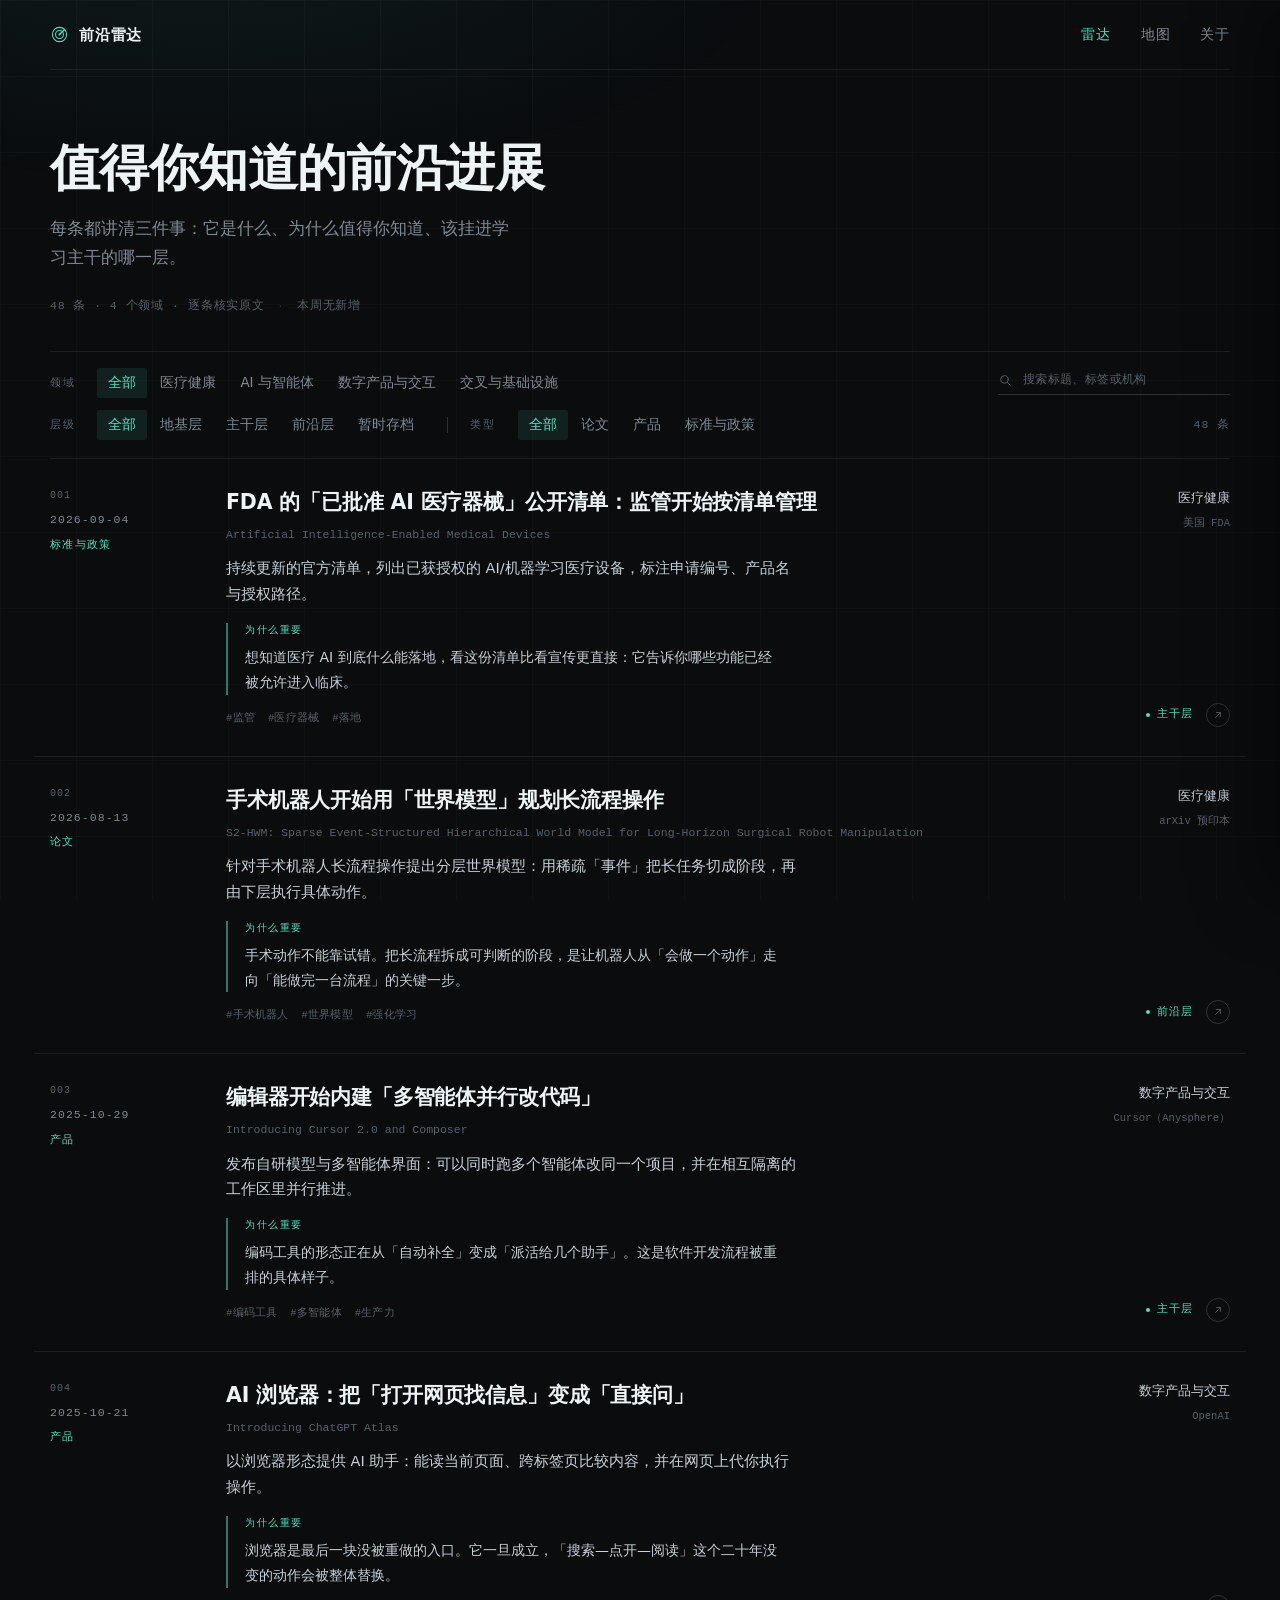
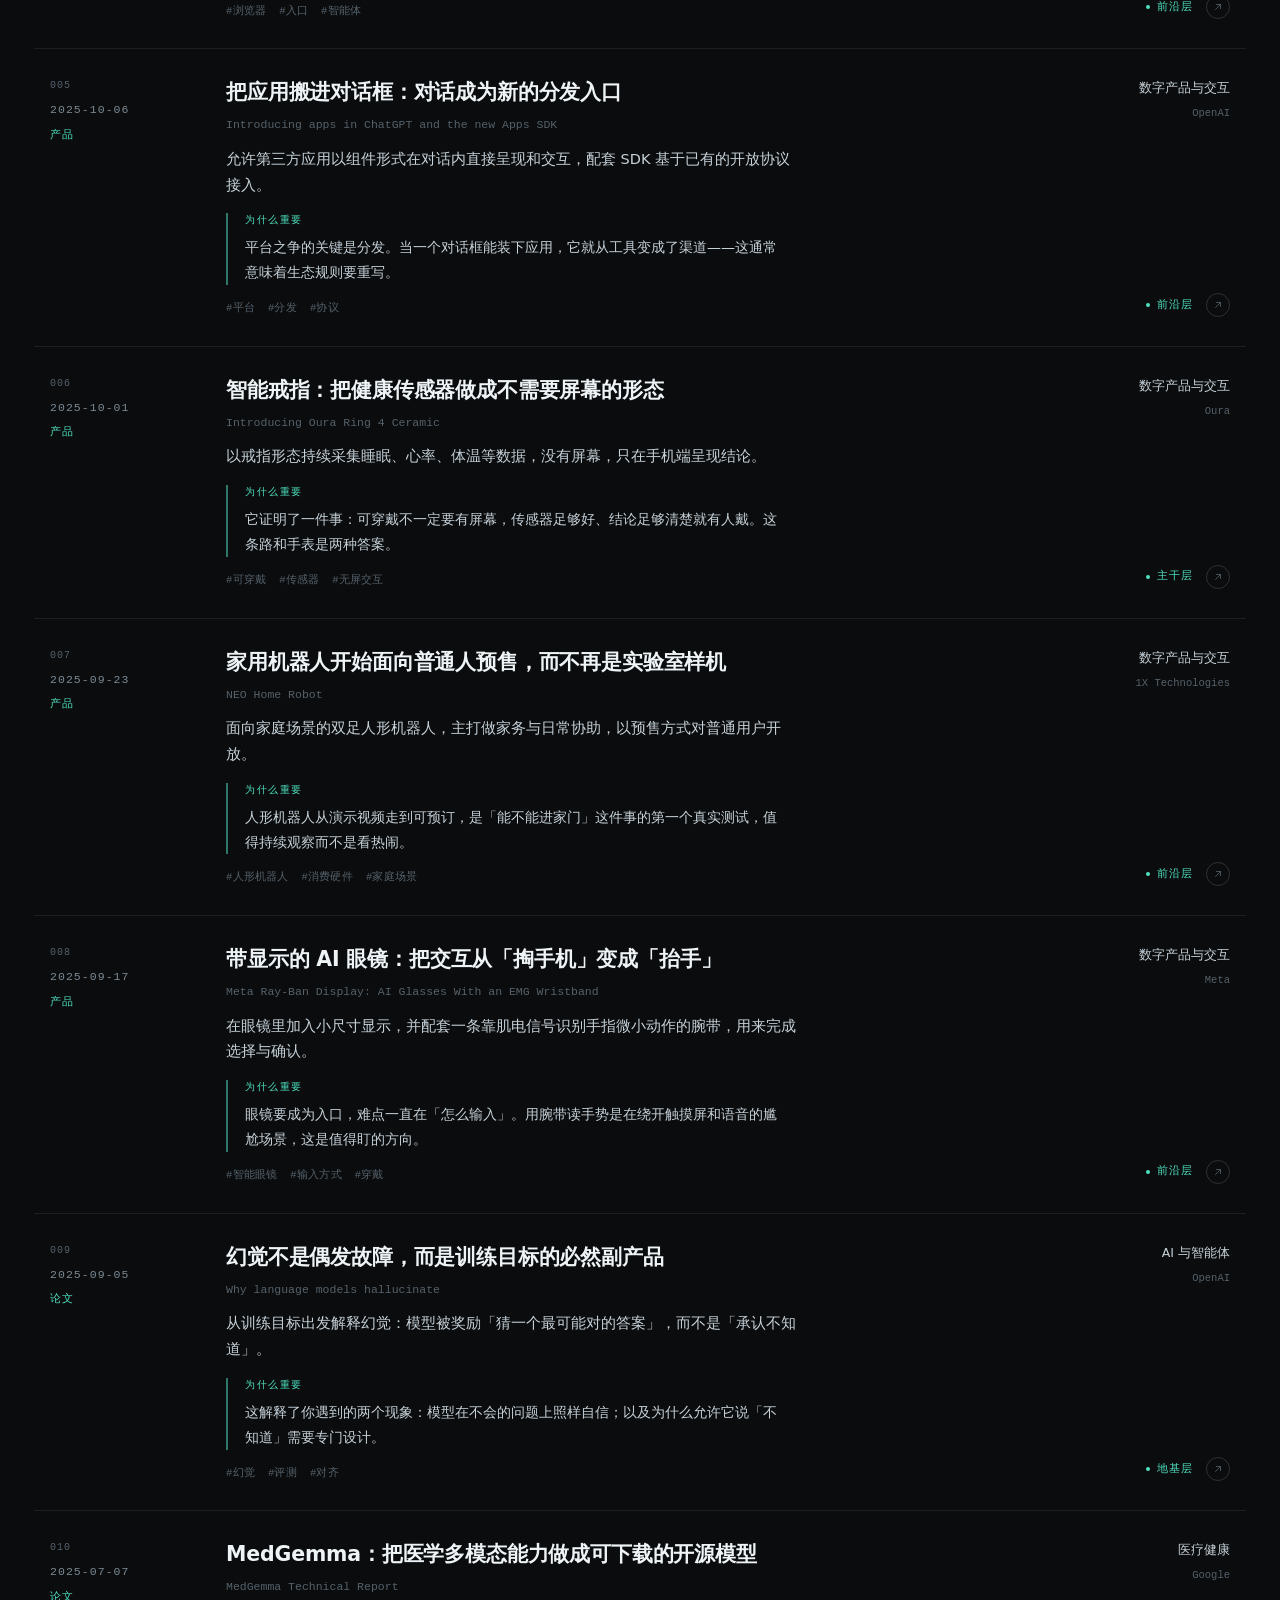
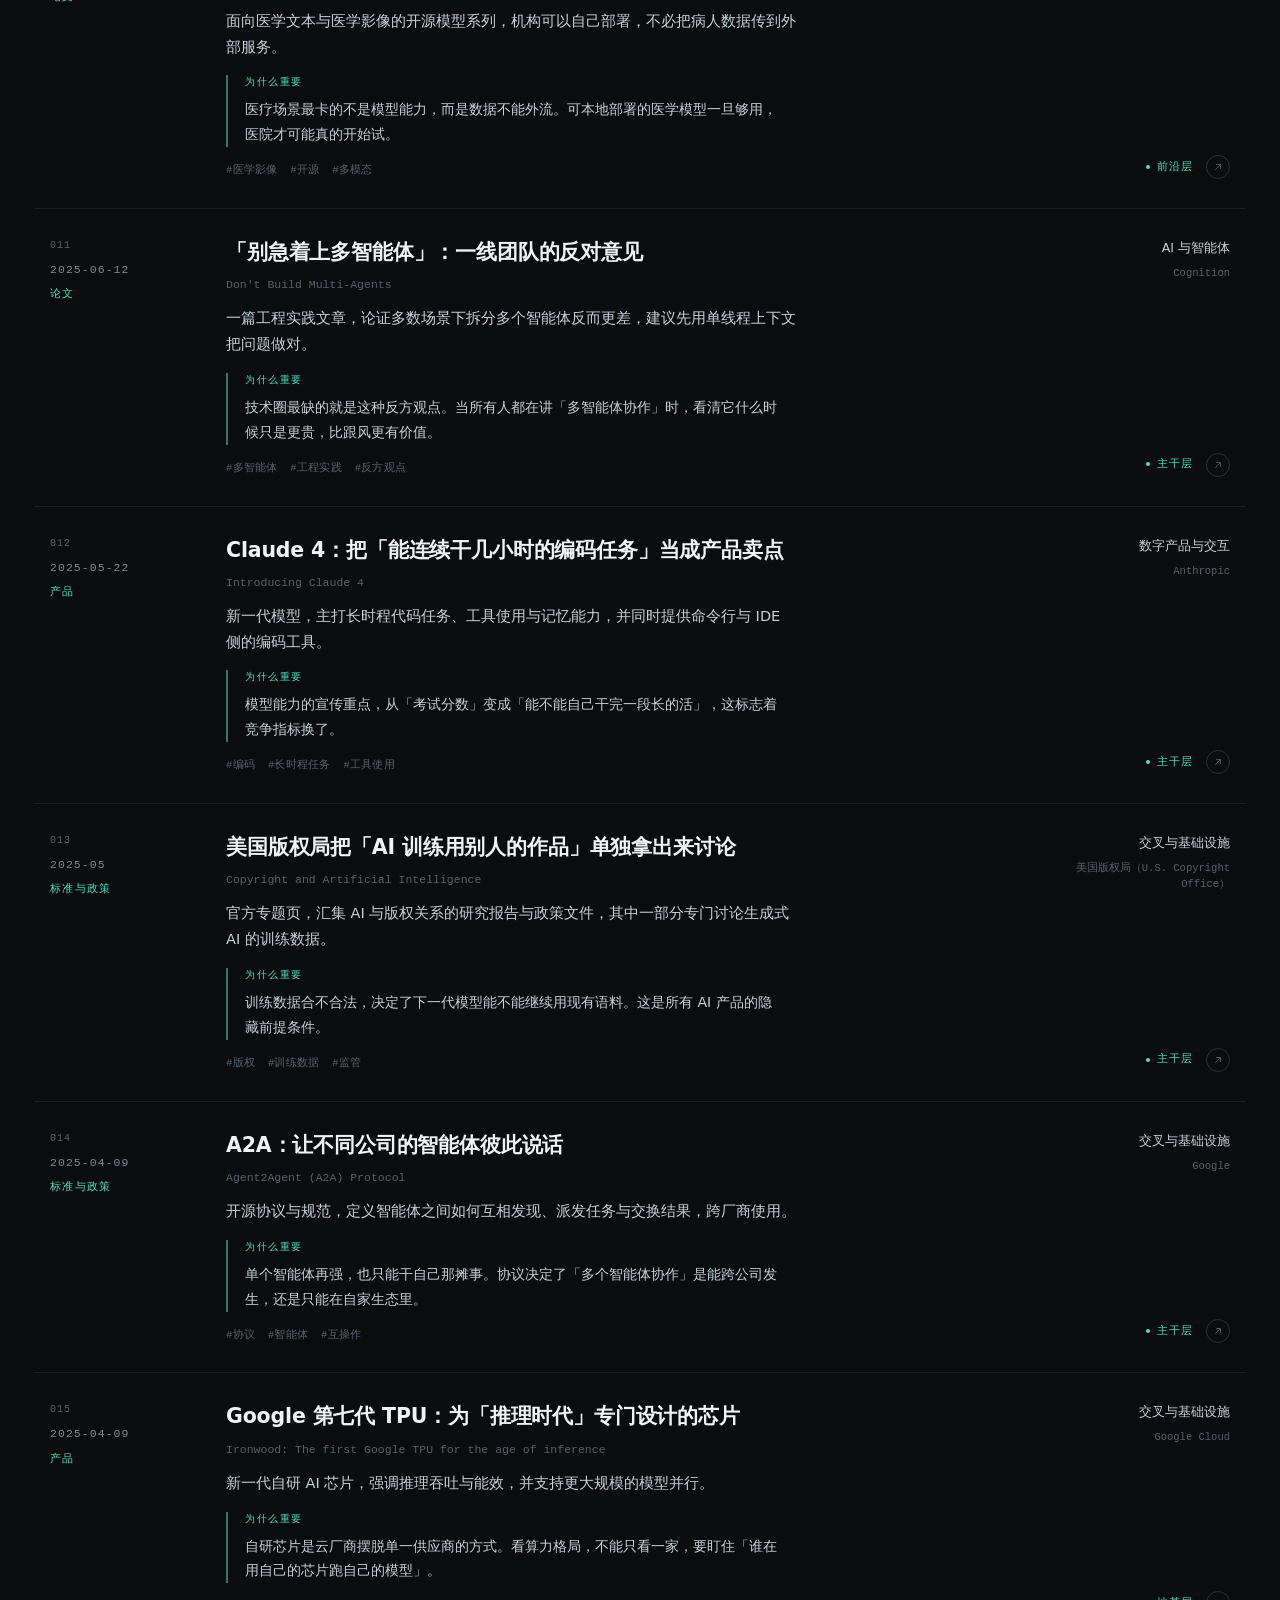
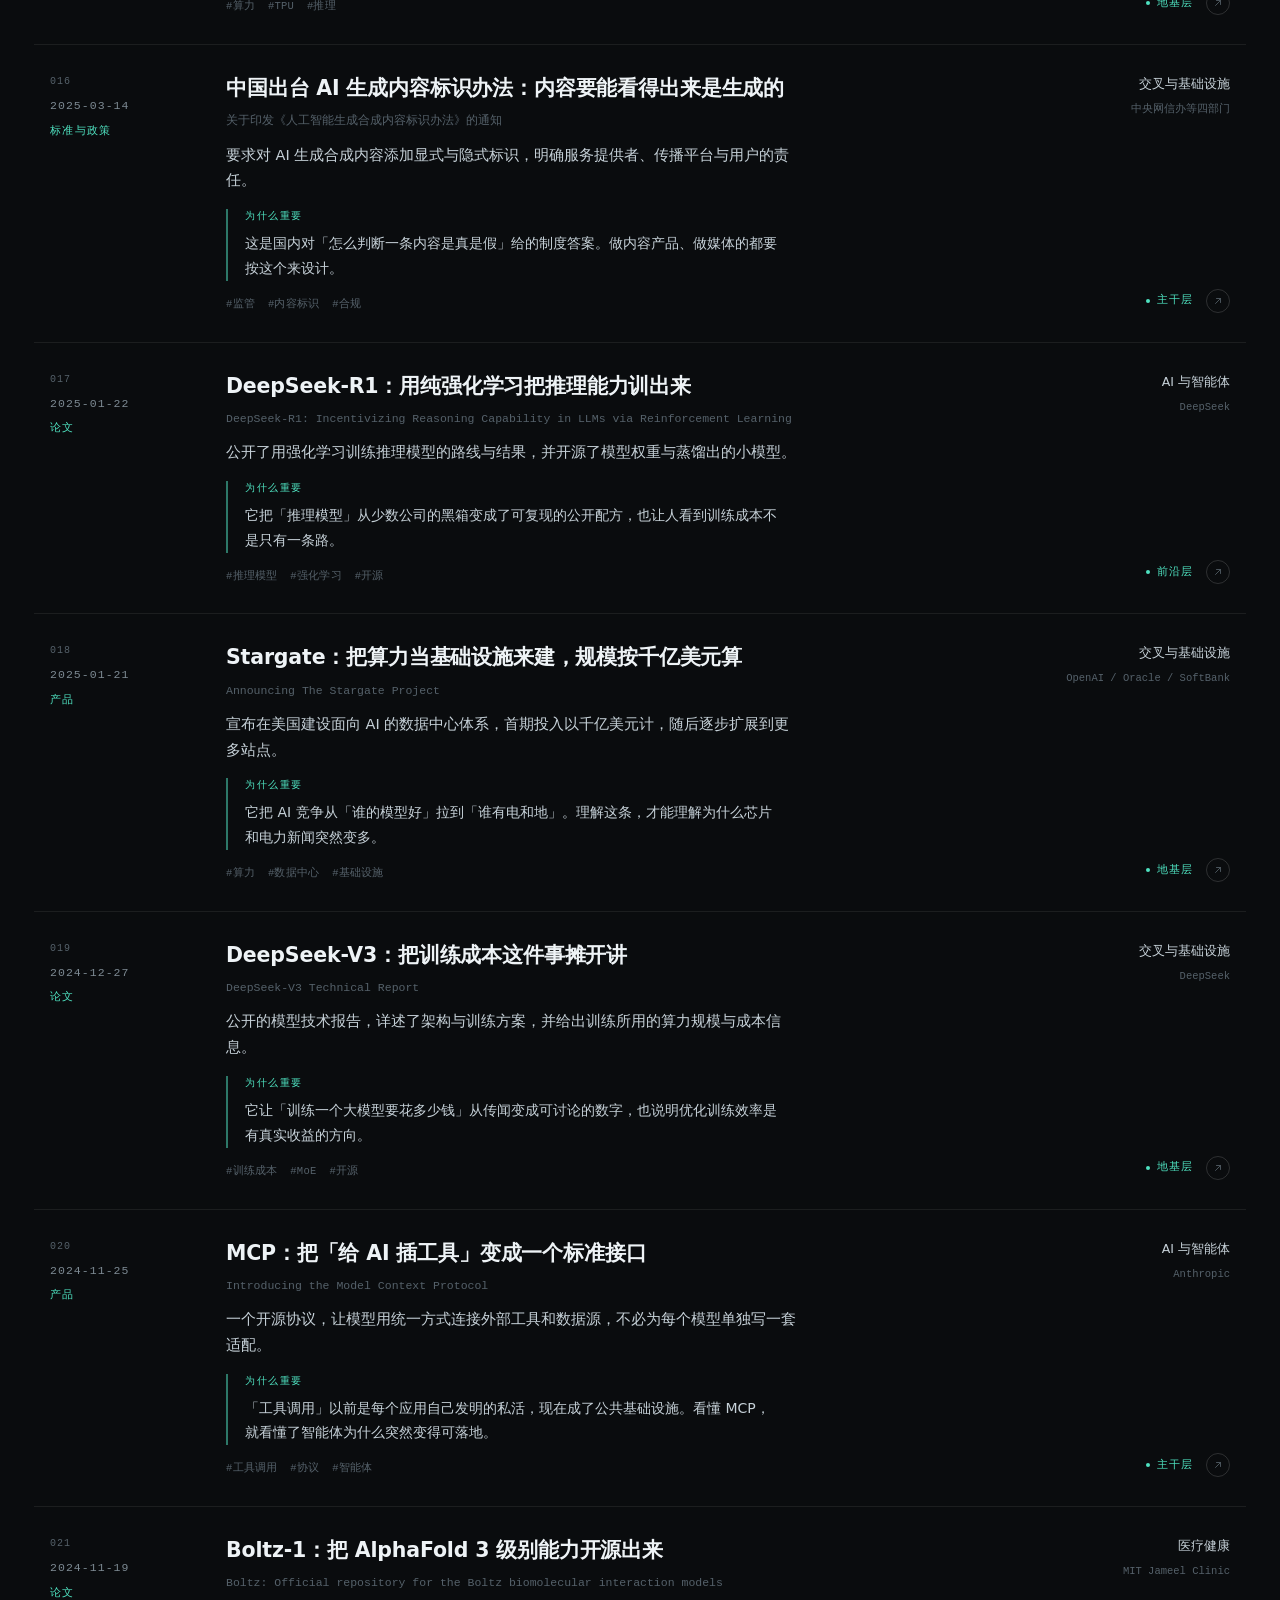
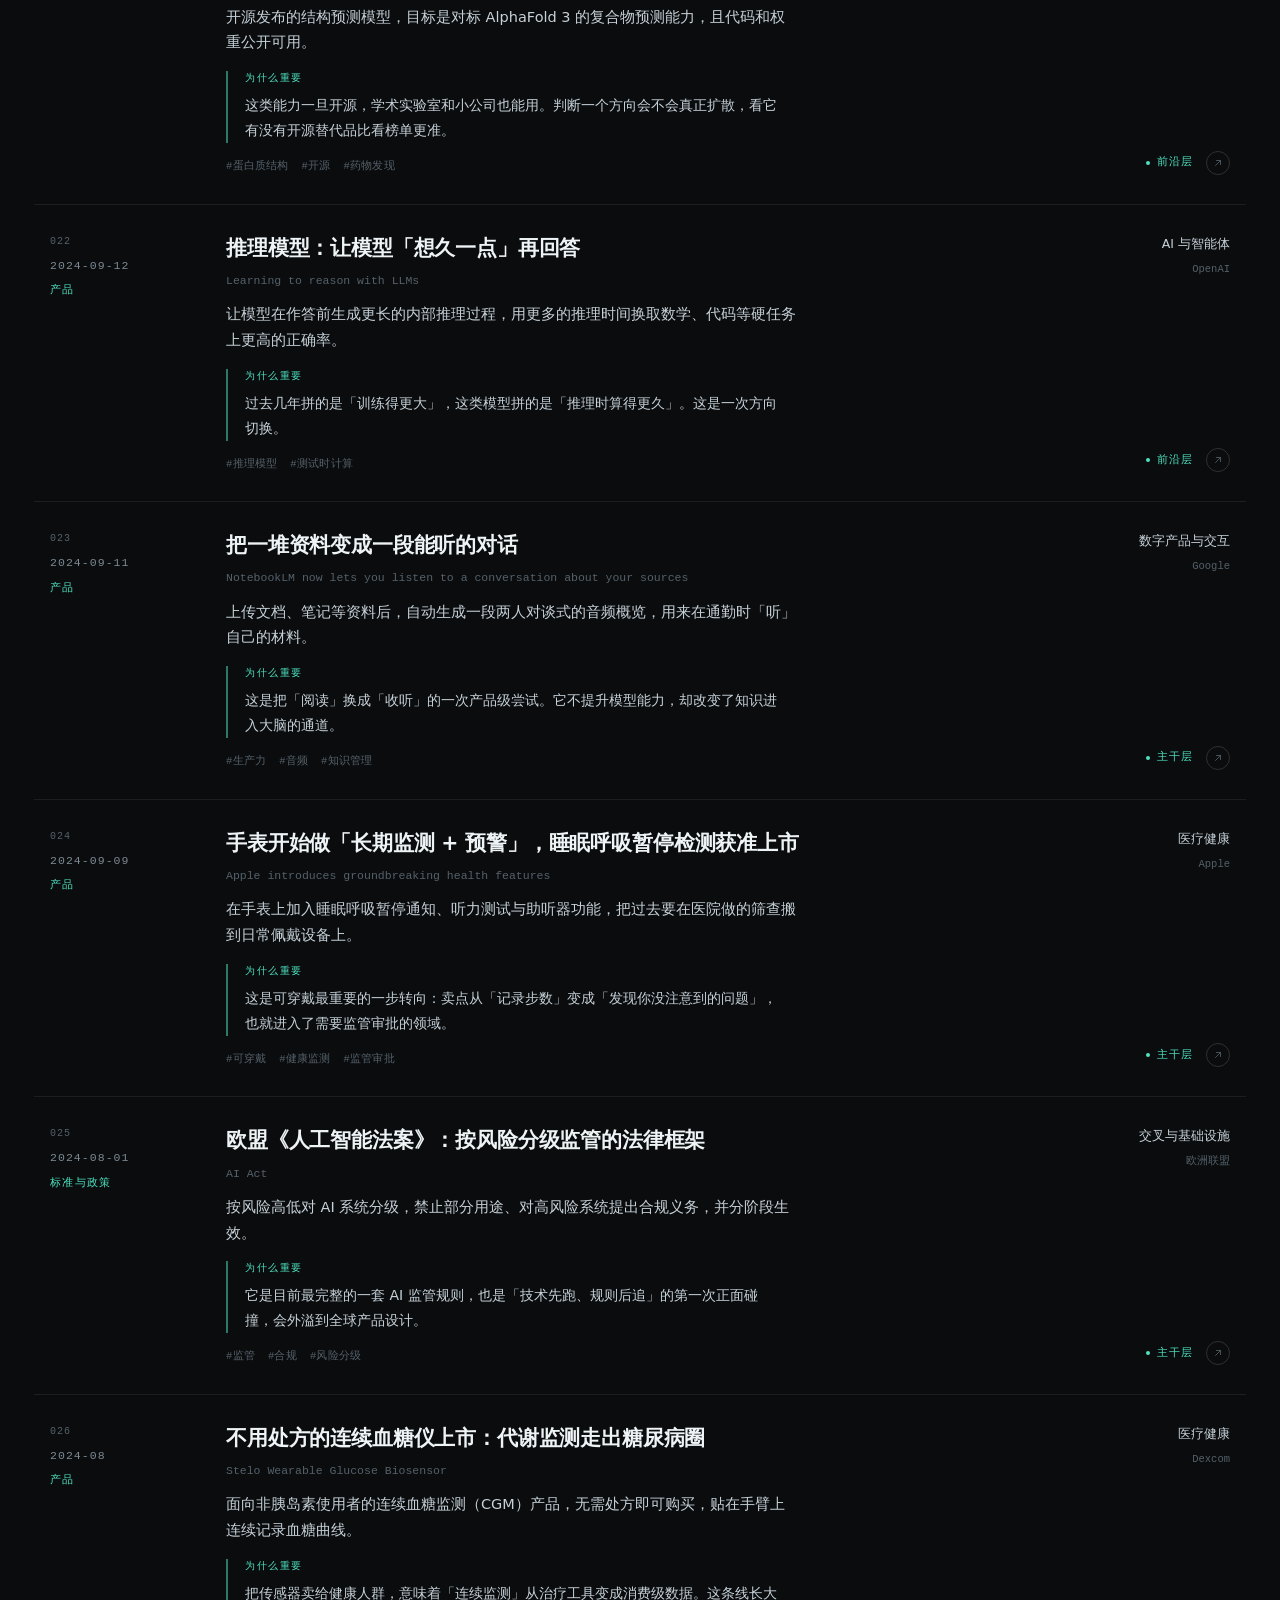
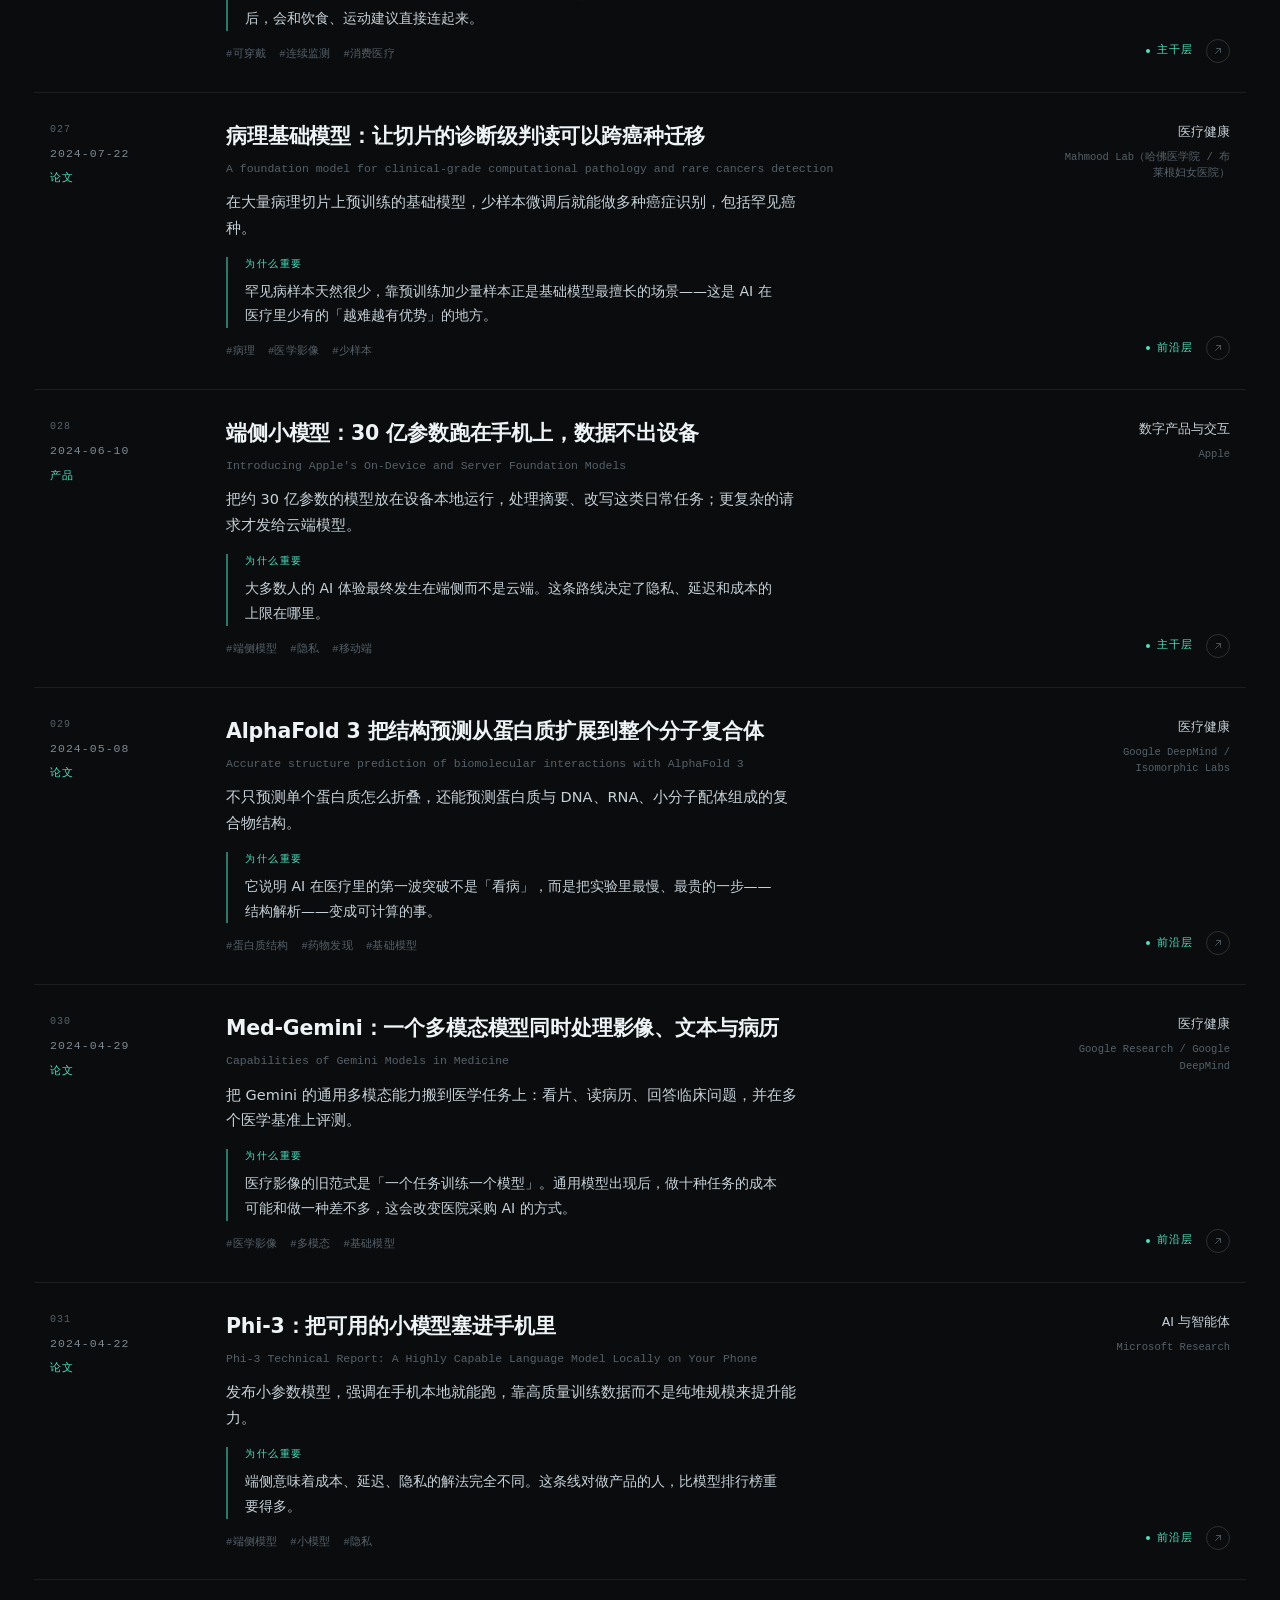
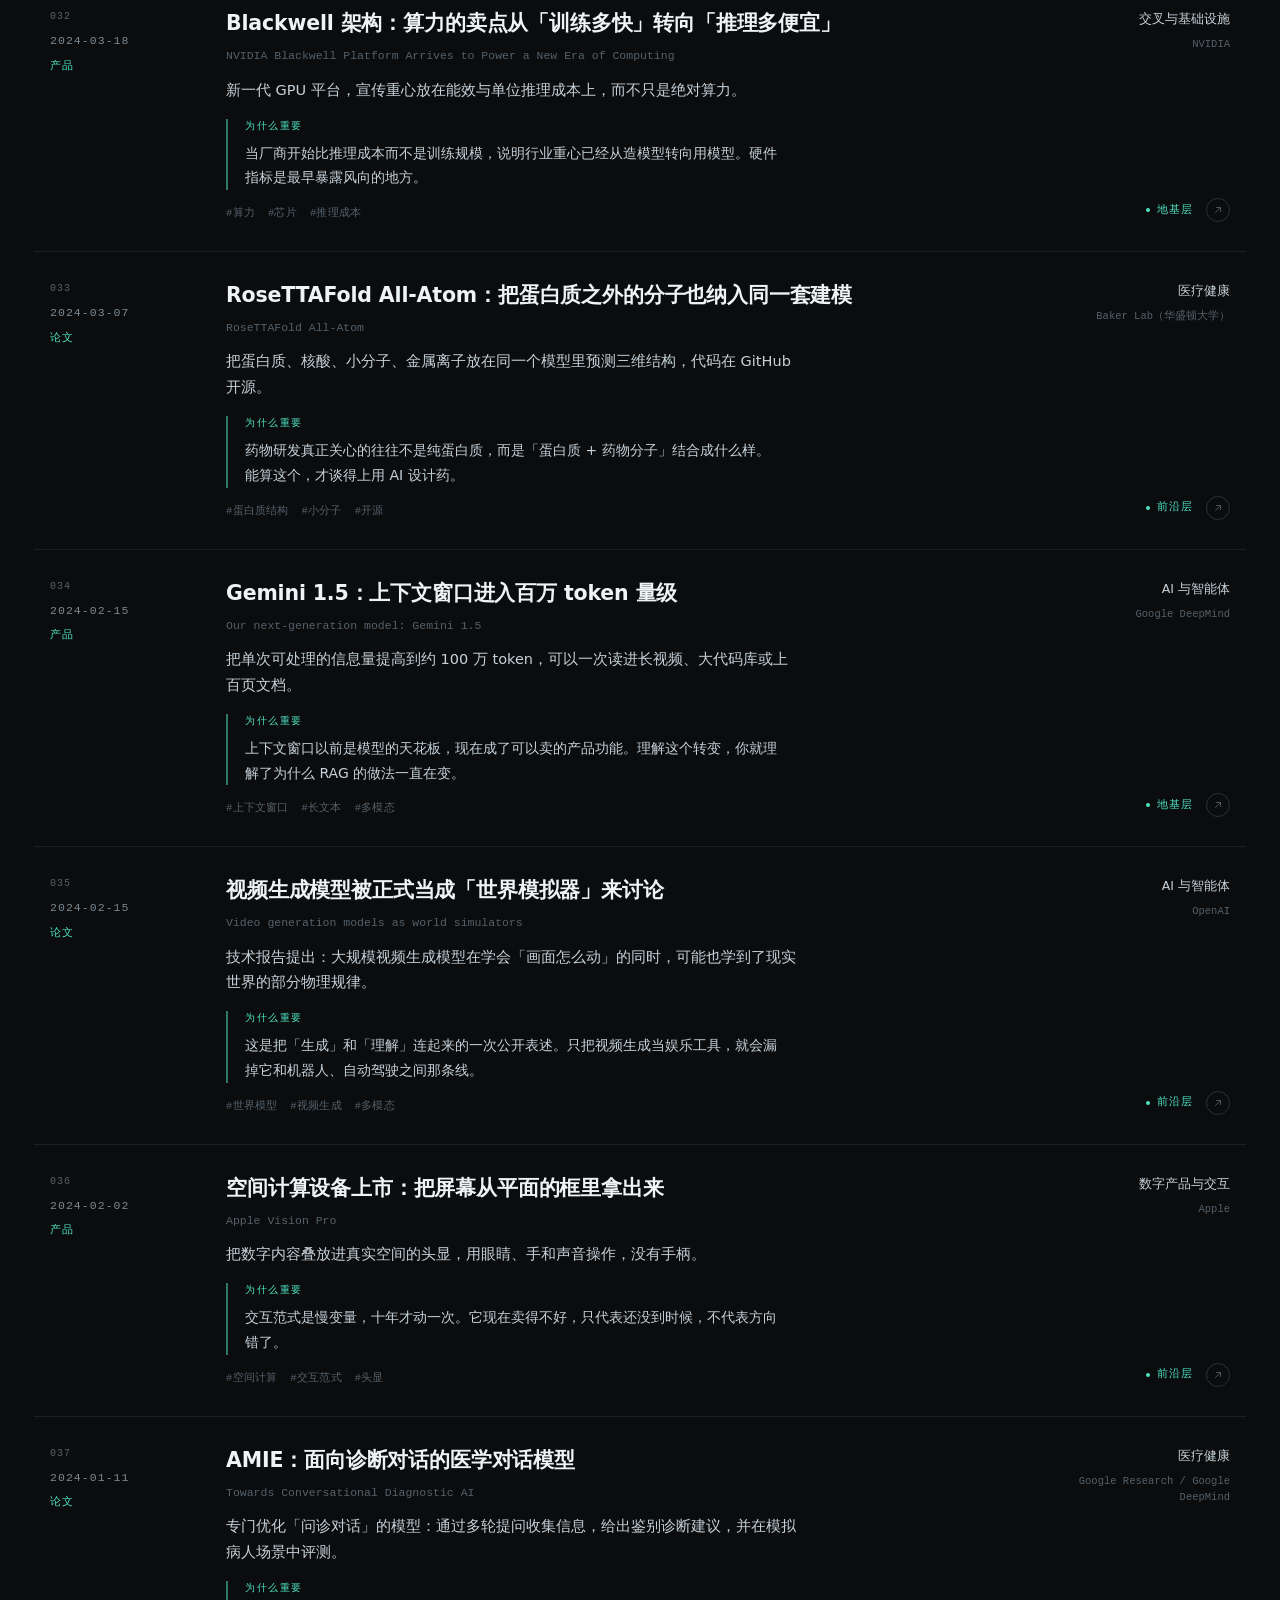
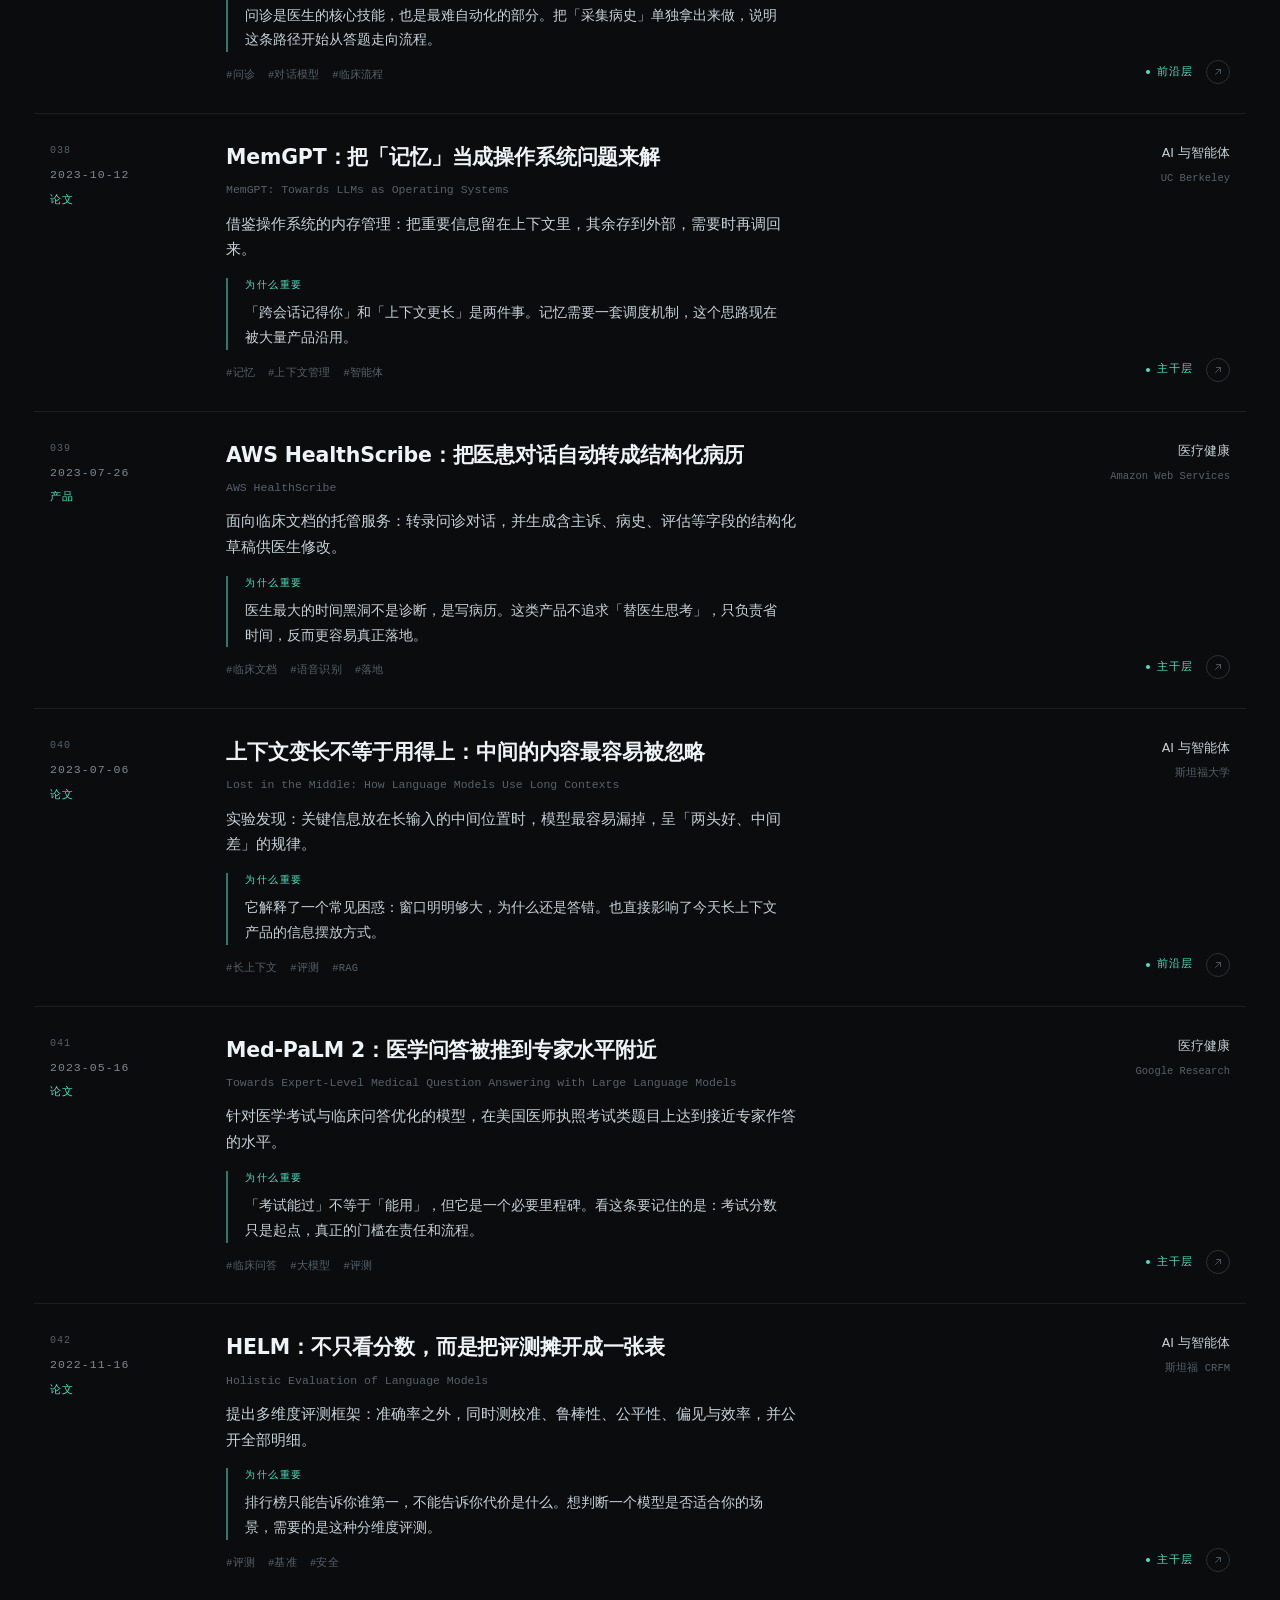
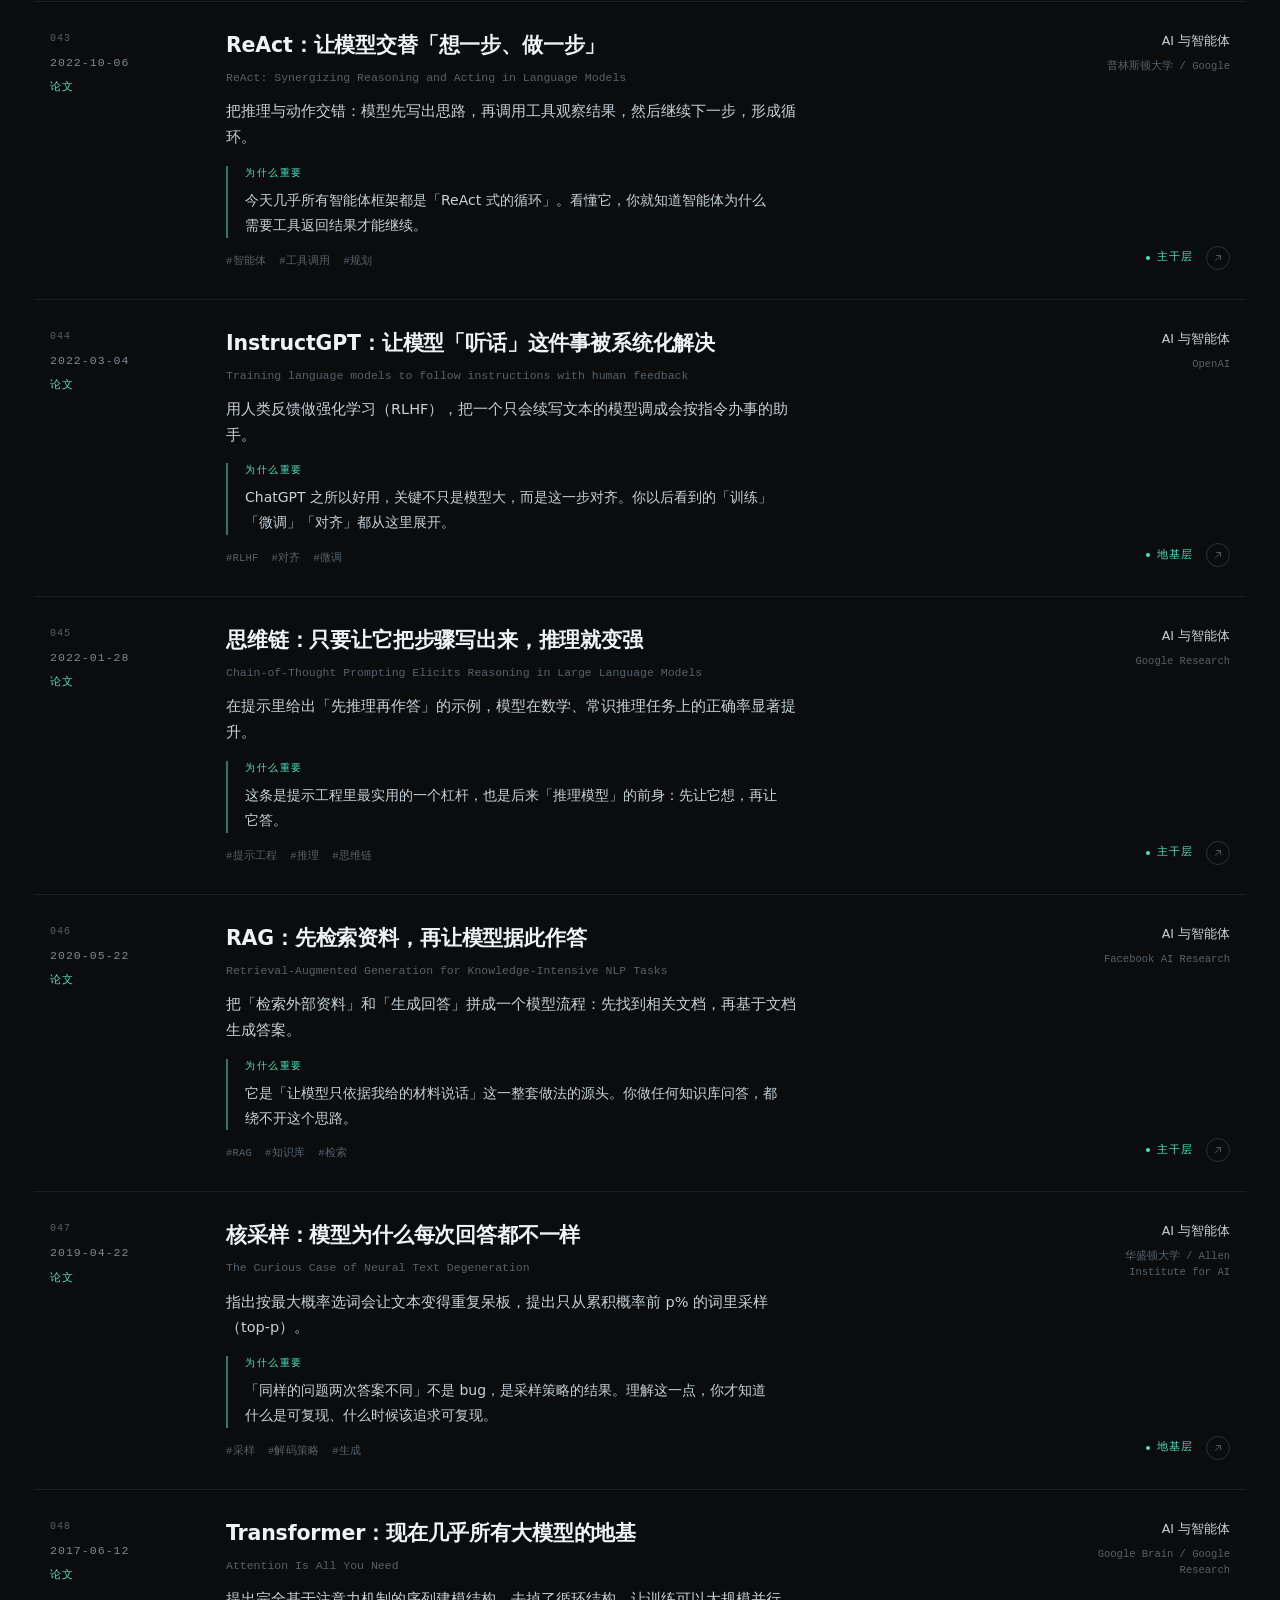
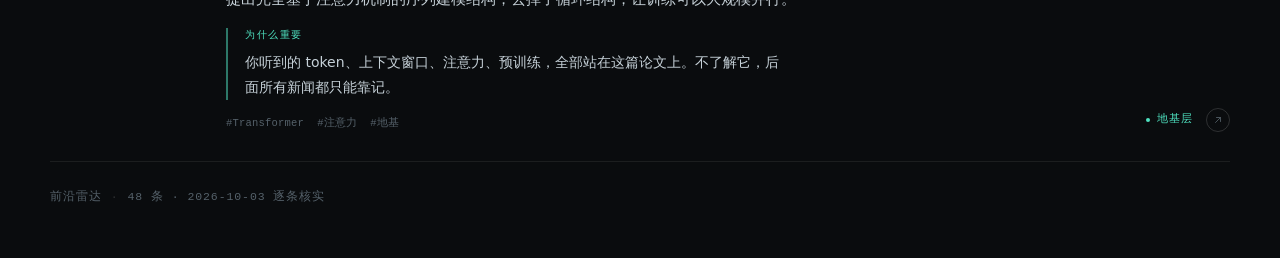
==== index.html @ aa773481 "前沿雷达 v1：48 条已核实内容 + 首页/地图/关于三页 + 详情面板" ====
<!DOCTYPE html>
<html lang="zh-CN" data-theme="obsidian">
<head>
<meta charset="UTF-8">
<meta name="viewport" content="width=device-width, initial-scale=1">
<title>前沿雷达</title>
<meta name="description" content="由我自己策展的前沿科技信息站：每条都讲清它是什么、为什么重要、该挂在哪一层。">
<link rel="stylesheet" href="assets/style.css">
<script>
  (function () {
    var t = new URLSearchParams(location.search).get("theme");
    if (t) document.documentElement.setAttribute("data-theme", t);
  })();
</script>
</head>
<body>

<header class="site-head">
  <a class="brand" href="index.html">
    <svg class="brand-mark" viewBox="0 0 24 24" fill="none" stroke="currentColor" stroke-width="1.3" stroke-linecap="round" aria-hidden="true">
      <circle cx="12" cy="12" r="9"></circle>
      <circle cx="12" cy="12" r="5"></circle>
      <path d="M12 12 L18.4 5.6" stroke-width="1.7"></path>
      <circle cx="12" cy="12" r="1.3" fill="currentColor" stroke="none"></circle>
    </svg>
    <span class="brand-name">前沿雷达</span>
  </a>
  <nav class="site-nav">
    <a class="is-current" href="index.html">雷达</a>
    <a href="map.html">地图</a>
    <a href="about.html">关于</a>
  </nav>
</header>

<main>

  <section class="hero">
    <h1>值得你知道的前沿进展</h1>
    <p class="hero-lead">每条都讲清三件事：它是什么、为什么值得你知道、该挂进学习主干的哪一层。</p>
    <p class="hero-meta">
      <span id="heroCount">0</span> 条 · 4 个领域 · 逐条核实原文
      <span class="hero-sep" aria-hidden="true">·</span>
      <span id="heroNew">本周新增 0 条</span>
    </p>
  </section>

  <section class="filters" aria-label="筛选">
    <div class="filter-row">
      <span class="filter-label">领域</span>
      <div class="chips" id="domainChips"></div>
      <label class="search">
        <svg viewBox="0 0 24 24" fill="none" stroke="currentColor" stroke-width="1.6" stroke-linecap="round" aria-hidden="true">
          <circle cx="11" cy="11" r="6.5"></circle>
          <path d="M16 16 L21 21"></path>
        </svg>
        <input id="search" type="search" placeholder="搜索标题、标签或机构" autocomplete="off">
      </label>
    </div>
    <div class="filter-row">
      <span class="filter-label">层级</span>
      <div class="chips" id="layerChips"></div>
      <span class="filter-divider" aria-hidden="true"></span>
      <span class="filter-label">类型</span>
      <div class="chips" id="typeChips"></div>
      <span class="result-count"><span id="resultCount">0</span> 条</span>
    </div>
  </section>

  <section class="feed" id="feed" aria-live="polite"></section>

</main>

<footer class="site-foot">
  <span>前沿雷达</span>
  <span class="foot-dot">·</span>
  <span><span id="footCount">—</span> 条 · 2026-10-03 逐条核实</span>
</footer>

<aside class="panel" id="panel" role="dialog" aria-modal="true" aria-label="内容详情" aria-hidden="true">
  <div class="panel-scrim"></div>
  <div class="panel-sheet">
    <button class="panel-close" type="button" aria-label="关闭详情">
      <svg viewBox="0 0 24 24" fill="none" stroke="currentColor" stroke-width="1.7" stroke-linecap="round" aria-hidden="true">
        <path d="M7 7 L17 17"></path>
        <path d="M17 7 L7 17"></path>
      </svg>
    </button>
    <div class="panel-body" id="panelBody"></div>
  </div>
</aside>

<script src="data/items.js"></script>
<script src="assets/app.js"></script>
</body>
</html>
---- assets/style.css ----
/* 前沿雷达 · 全站样式
   两套视觉方向共用同一份结构，靠 html[data-theme] 切换变量与排版性格。
   obsidian = 深空观测站（默认）  paper = 档案室（索引感） */

:root {
  --font-sans: "Inter", "Segoe UI", "PingFang SC", "Hiragino Sans GB", "Microsoft YaHei", "Noto Sans SC", system-ui, sans-serif;
  --font-mono: ui-monospace, "Cascadia Mono", "JetBrains Mono", Consolas, "Courier New", monospace;
  --font-serif: "Source Han Serif SC", "Songti SC", "SimSun", Georgia, serif;

  --rail: 132px;
  --side: 168px;
  --gap: 44px;
}

html[data-theme="obsidian"] {
  --bg: #0A0C0E;
  --surface: #101418;
  --text: #C6D1D8;
  --text-strong: #EEF3F6;
  --muted: #7D8A93;
  --faint: #55616A;
  --line: rgba(255, 255, 255, 0.075);
  --line-strong: rgba(255, 255, 255, 0.15);
  --accent: #4FE3C1;
  --accent-soft: rgba(79, 227, 193, 0.5);
  --accent-wash: rgba(79, 227, 193, 0.10);
  --row-hover: rgba(255, 255, 255, 0.022);
  --grid: rgba(255, 255, 255, 0.022);
  --glow: radial-gradient(880px 400px at 16% -10%, rgba(79, 227, 193, 0.07), transparent 70%);
  --title-font: var(--font-sans);
  --title-weight: 600;
  --title-track: -0.012em;
}

html[data-theme="paper"] {
  --bg: #FBFAF8;
  --surface: #FFFFFF;
  --text: #343C42;
  --text-strong: #12171A;
  --muted: #6C777E;
  --faint: #98A2A9;
  --line: rgba(18, 23, 26, 0.10);
  --line-strong: rgba(18, 23, 26, 0.22);
  --accent: #1A5E45;
  --accent-soft: rgba(26, 94, 69, 0.55);
  --accent-wash: rgba(26, 94, 69, 0.08);
  --row-hover: rgba(18, 23, 26, 0.022);
  --grid: transparent;
  --glow: none;
  --title-font: var(--font-serif);
  --title-weight: 500;
  --title-track: 0;
}

*,
*::before,
*::after { box-sizing: border-box; }

html { -webkit-font-smoothing: antialiased; -moz-osx-font-smoothing: grayscale; }

body {
  margin: 0;
  background: var(--bg);
  color: var(--text);
  font-family: var(--font-sans);
  font-size: 15px;
  line-height: 1.6;
  position: relative;
}

body::before {
  content: "";
  position: fixed;
  inset: 0;
  z-index: 0;
  pointer-events: none;
  background-image:
    linear-gradient(var(--grid) 1px, transparent 1px),
    linear-gradient(90deg, var(--grid) 1px, transparent 1px),
    var(--glow);
  background-size: 76px 76px, 76px 76px, 100% 100%;
}

.site-head,
main > *,
.site-foot {
  width: min(1180px, 100% - 64px);
  margin-inline: auto;
  position: relative;
  z-index: 1;
}

a { color: inherit; text-decoration: none; }

:focus-visible {
  outline: 2px solid var(--accent);
  outline-offset: 3px;
  border-radius: 2px;
}

::selection { background: var(--accent-wash); }

/* ---------- 页头 ---------- */

.site-head {
  display: flex;
  align-items: center;
  justify-content: space-between;
  height: 70px;
  border-bottom: 1px solid var(--line);
}

.brand { display: flex; align-items: center; gap: 10px; }

.brand-mark {
  width: 19px;
  height: 19px;
  color: var(--accent);
  flex: none;
}

.brand-name {
  font-size: 15px;
  font-weight: 600;
  color: var(--text-strong);
  letter-spacing: 0.05em;
}

.site-nav { display: flex; gap: 30px; }

.site-nav a {
  font-size: 13.5px;
  color: var(--muted);
  letter-spacing: 0.06em;
  transition: color 0.16s ease;
}

.site-nav a:hover { color: var(--text-strong); }
.site-nav a.is-current { color: var(--accent); }

/* ---------- 首屏 ---------- */

.hero { padding: 70px 0 36px; }

.hero h1 {
  margin: 0;
  font-family: var(--title-font);
  font-weight: var(--title-weight);
  font-size: clamp(31px, 4.4vw, 50px);
  line-height: 1.12;
  letter-spacing: var(--title-track);
  color: var(--text-strong);
  max-width: 22ch;
}

.hero-lead {
  margin: 18px 0 0;
  font-size: 16.5px;
  line-height: 1.78;
  color: var(--muted);
  max-width: 44ch;
}

.hero-meta {
  margin: 24px 0 0;
  font-family: var(--font-mono);
  font-size: 11.5px;
  color: var(--faint);
  letter-spacing: 0.08em;
}

/* ---------- 筛选 ---------- */

.filters {
  border-top: 1px solid var(--line);
  border-bottom: 1px solid var(--line);
  padding: 16px 0 18px;
  display: flex;
  flex-direction: column;
  gap: 12px;
}

.filter-row {
  display: flex;
  align-items: center;
  gap: 22px;
  flex-wrap: wrap;
}

.filter-label {
  font-family: var(--font-mono);
  font-size: 10.5px;
  letter-spacing: 0.16em;
  color: var(--faint);
  flex: none;
}

.chips { display: flex; gap: 2px; flex-wrap: wrap; }

.chip {
  appearance: none;
  background: none;
  border: 0;
  padding: 6px 11px;
  border-radius: 2px;
  font-family: var(--font-sans);
  font-size: 13.5px;
  color: var(--muted);
  cursor: pointer;
  transition: color 0.16s ease, background-color 0.16s ease;
}

.chip:hover { color: var(--text-strong); }

.chip.is-active {
  color: var(--accent);
  background: var(--accent-wash);
}

.filter-divider {
  width: 1px;
  height: 16px;
  background: var(--line-strong);
  flex: none;
}

.result-count {
  margin-left: auto;
  font-family: var(--font-mono);
  font-size: 11.5px;
  color: var(--faint);
  letter-spacing: 0.08em;
}

.search {
  margin-left: auto;
  display: flex;
  align-items: center;
  gap: 9px;
  width: 232px;
  padding-bottom: 6px;
  border-bottom: 1px solid var(--line-strong);
  color: var(--faint);
  transition: border-color 0.16s ease, color 0.16s ease;
}

.search svg { width: 14px; height: 14px; flex: none; }

.search input {
  width: 100%;
  background: none;
  border: 0;
  outline: none;
  font-family: var(--font-mono);
  font-size: 12px;
  color: var(--text-strong);
  letter-spacing: 0.03em;
}

.search input::placeholder { color: var(--faint); }

.search:focus-within { border-color: var(--accent); color: var(--accent); }

/* ---------- 内容流 ---------- */

.row {
  display: grid;
  grid-template-columns: var(--rail) minmax(0, 1fr) var(--side);
  gap: 0 var(--gap);
  padding: 29px 16px;
  margin-inline: -16px;
  border-bottom: 1px solid var(--line);
  transition: background-color 0.16s ease;
}

.row:last-child { border-bottom: 0; }
.row:hover { background: var(--row-hover); }
.row:hover .row-title { color: var(--accent); }

.row-rail {
  display: flex;
  flex-direction: column;
  gap: 7px;
  font-family: var(--font-mono);
  letter-spacing: 0.07em;
}

.row-index { font-size: 10px; color: var(--faint); }
.row-date { font-size: 11.5px; color: var(--muted); }
.row-type { font-size: 10.5px; color: var(--accent); letter-spacing: 0.12em; }

.row-body { min-width: 0; }

.row-title {
  margin: 0;
  font-family: var(--title-font);
  font-weight: var(--title-weight);
  font-size: 20.5px;
  line-height: 1.42;
  letter-spacing: -0.008em;
  color: var(--text-strong);
  transition: color 0.16s ease;
}

.row-orig {
  margin: 9px 0 0;
  font-family: var(--font-mono);
  font-size: 11.5px;
  line-height: 1.5;
  color: var(--faint);
}

.row-what {
  margin: 13px 0 0;
  font-size: 14.5px;
  line-height: 1.78;
  color: var(--text);
  max-width: 62ch;
}

.row-why {
  margin-top: 15px;
  padding-left: 17px;
  border-left: 2px solid var(--accent-soft);
}

.why-label {
  display: block;
  font-family: var(--font-mono);
  font-size: 10px;
  letter-spacing: 0.16em;
  color: var(--accent);
  margin-bottom: 6px;
}

.why-text {
  margin: 0;
  font-size: 14px;
  line-height: 1.78;
  color: var(--text);
  max-width: 60ch;
}

.row-tags {
  display: flex;
  flex-wrap: wrap;
  gap: 13px;
  list-style: none;
  margin: 15px 0 0;
  padding: 0;
}

.tag {
  font-family: var(--font-mono);
  font-size: 10.5px;
  color: var(--faint);
  letter-spacing: 0.02em;
}

.row-side {
  display: flex;
  flex-direction: column;
  align-items: flex-end;
  text-align: right;
  gap: 7px;
}

.side-domain { font-size: 12.5px; color: var(--text); }
.side-org { font-family: var(--font-mono); font-size: 10.5px; line-height: 1.55; color: var(--faint); }

.side-foot {
  margin-top: auto;
  display: flex;
  align-items: center;
  gap: 13px;
}

.side-layer {
  position: relative;
  padding-left: 11px;
  font-family: var(--font-mono);
  font-size: 10.5px;
  letter-spacing: 0.1em;
  color: var(--accent);
}

.side-layer::before {
  content: "";
  position: absolute;
  left: 0;
  top: 50%;
  width: 4px;
  height: 4px;
  border-radius: 50%;
  background: currentColor;
  transform: translateY(-50%);
}

.side-link {
  display: grid;
  place-items: center;
  width: 24px;
  height: 24px;
  border: 1px solid var(--line-strong);
  border-radius: 50%;
  color: var(--faint);
  transition: color 0.16s ease, border-color 0.16s ease;
}

.side-link svg { width: 12px; height: 12px; }
.side-link:hover { color: var(--accent); border-color: var(--accent-soft); }

.empty { padding: 78px 0; text-align: center; border-bottom: 1px solid var(--line); }
.empty-title { margin: 0 0 8px; font-size: 16px; color: var(--text-strong); }
.empty-hint { margin: 0; font-size: 13.5px; color: var(--faint); }

/* ---------- 地图页 ---------- */

.page-head { padding: 68px 0 34px; }

.page-head h1 {
  margin: 0;
  font-family: var(--title-font);
  font-weight: var(--title-weight);
  font-size: clamp(32px, 4.2vw, 46px);
  line-height: 1.14;
  letter-spacing: var(--title-track);
  color: var(--text-strong);
}

.page-lead {
  margin: 18px 0 0;
  font-size: 16px;
  line-height: 1.78;
  color: var(--muted);
  max-width: 46ch;
}

.domain { border-top: 1px solid var(--line-strong); padding: 40px 0 46px; }

.domain-head { display: flex; align-items: baseline; gap: 26px; flex-wrap: wrap; }

.domain-head h2 {
  margin: 0;
  font-family: var(--title-font);
  font-weight: var(--title-weight);
  font-size: 25px;
  letter-spacing: var(--title-track);
  color: var(--text-strong);
  flex: none;
}

.domain-note {
  margin: 0;
  font-size: 13.5px;
  line-height: 1.7;
  color: var(--muted);
  max-width: 58ch;
}

.group { margin-top: 32px; }

.group-label {
  margin: 0 0 6px;
  font-family: var(--font-mono);
  font-size: 10.5px;
  font-weight: 500;
  letter-spacing: 0.18em;
  color: var(--accent);
}

.node { border-bottom: 1px solid var(--line); }

.node > summary {
  display: grid;
  grid-template-columns: 248px minmax(0, 1fr) 62px;
  gap: 0 36px;
  align-items: baseline;
  padding: 16px 16px;
  margin-inline: -16px;
  cursor: pointer;
  list-style: none;
  transition: background-color 0.16s ease;
}

.node > summary::-webkit-details-marker { display: none; }
.node > summary:hover { background: var(--row-hover); }

.node-label { font-size: 15.5px; color: var(--text-strong); }
.node-problem { font-size: 13.5px; line-height: 1.6; color: var(--muted); }

.node-count {
  text-align: right;
  font-family: var(--font-mono);
  font-size: 10.5px;
  letter-spacing: 0.08em;
  color: var(--faint);
}

.node[open] > summary .node-label { color: var(--accent); }

.node-items {
  list-style: none;
  margin: 0 0 20px;
  padding: 0 16px 0 calc(248px + 36px + 16px);
}

.node-items li {
  display: flex;
  align-items: baseline;
  gap: 16px;
  padding: 9px 0;
  flex-wrap: wrap;
}

.node-items a {
  font-size: 14.5px;
  color: var(--text);
  border-bottom: 1px solid transparent;
  transition: color 0.16s ease, border-color 0.16s ease;
}

.node-items a:hover { color: var(--accent); border-color: var(--accent-soft); }

.ni-meta {
  font-family: var(--font-mono);
  font-size: 10.5px;
  color: var(--faint);
  letter-spacing: 0.06em;
}

.node--empty { opacity: 0.55; }
.node--empty .node-count { color: var(--faint); }
.node--empty > div {
  display: grid;
  grid-template-columns: 248px minmax(0, 1fr) 62px;
  gap: 0 36px;
  align-items: baseline;
  padding: 15px 16px;
  margin-inline: -16px;
}

/* ---------- 关于 / 页脚 ---------- */

.about { border-top: 1px solid var(--line-strong); padding: 52px 0 70px; }

.about h2 {
  margin: 0 0 20px;
  font-family: var(--font-mono);
  font-size: 11px;
  font-weight: 500;
  letter-spacing: 0.18em;
  color: var(--faint);
}

.about p {
  margin: 0 0 14px;
  font-size: 14.5px;
  line-height: 1.82;
  color: var(--muted);
  max-width: 62ch;
}

.about-note { font-family: var(--font-mono); font-size: 11.5px; color: var(--faint); }

.site-foot {
  display: flex;
  gap: 9px;
  padding: 26px 0 52px;
  border-top: 1px solid var(--line);
  font-family: var(--font-mono);
  font-size: 11.5px;
  color: var(--faint);
  letter-spacing: 0.08em;
}

.foot-dot { color: var(--line-strong); }

/* ---------- 窄屏 ---------- */

@media (max-width: 940px) {
  .site-head,
  main > *,
  .site-foot { width: min(1180px, 100% - 40px); }

  .hero { padding: 46px 0 28px; }
  .page-head { padding: 46px 0 26px; }

  .filter-row { gap: 14px; }

  .search {
    margin-left: 0;
    width: 100%;
    order: 9;
    margin-top: 4px;
  }

  .result-count { margin-left: auto; }

  .row {
    grid-template-columns: minmax(0, 1fr);
    padding: 24px 0;
    margin-inline: 0;
  }

  .row-rail { flex-direction: row; align-items: baseline; gap: 14px; margin-bottom: 14px; }

  .row-side {
    align-items: flex-start;
    text-align: left;
    flex-direction: row;
    flex-wrap: wrap;
    gap: 8px 18px;
    margin-top: 22px;
  }

  .side-foot { margin-top: 0; margin-left: auto; }

  .node > summary,
  .node--empty > div {
    grid-template-columns: minmax(0, 1fr);
    gap: 6px;
    padding: 16px 0;
    margin-inline: 0;
  }

  .node-count { text-align: left; }
  .node-items { padding: 0 0 16px; }
}

@media (prefers-reduced-motion: reduce) {
  * { transition: none !important; animation: none !important; }
}

/* ---------- 详情面板 ---------- */

body.panel-open { overflow: hidden; }

.panel {
  position: fixed;
  inset: 0;
  z-index: 40;
  pointer-events: none;
}

.panel.is-open { pointer-events: auto; }

.panel-scrim {
  position: absolute;
  inset: 0;
  background: rgba(3, 5, 7, 0.66);
  opacity: 0;
  transition: opacity 0.22s ease;
}

.panel.is-open .panel-scrim { opacity: 1; }

.panel-sheet {
  position: absolute;
  top: 0;
  right: 0;
  height: 100%;
  width: min(566px, 100%);
  background: var(--surface);
  border-left: 1px solid var(--line-strong);
  transform: translateX(101%);
  transition: transform 0.26s cubic-bezier(0.22, 0.61, 0.36, 1);
  display: flex;
  flex-direction: column;
  box-shadow: -30px 0 60px rgba(0, 0, 0, 0.35);
}

.panel.is-open .panel-sheet { transform: translateX(0); }

.panel-close {
  position: absolute;
  top: 16px;
  right: 18px;
  width: 34px;
  height: 34px;
  display: grid;
  place-items: center;
  background: transparent;
  border: 1px solid var(--line);
  border-radius: 50%;
  color: var(--muted);
  cursor: pointer;
  z-index: 2;
  transition: color 0.16s ease, border-color 0.16s ease;
}

.panel-close:hover { color: var(--text-strong); border-color: var(--accent-soft); }
.panel-close svg { width: 15px; height: 15px; }

.panel-body {
  overflow-y: auto;
  padding: 32px 32px 52px;
}

.panel-head { padding-right: 46px; }

.panel-kicker {
  margin: 0 0 13px;
  font-family: var(--font-mono);
  font-size: 11px;
  letter-spacing: 0.16em;
  color: var(--accent);
}

.panel-title {
  margin: 0 0 11px;
  font-family: var(--title-font);
  font-weight: var(--title-weight);
  font-size: 25px;
  line-height: 1.28;
  letter-spacing: var(--title-track);
  color: var(--text-strong);
}

.panel-orig {
  margin: 0;
  font-family: var(--font-mono);
  font-size: 11.5px;
  line-height: 1.62;
  color: var(--faint);
}

.panel-meta {
  display: grid;
  grid-template-columns: repeat(2, minmax(0, 1fr));
  gap: 14px 20px;
  margin: 26px 0 28px;
  padding: 16px 18px;
  border: 1px solid var(--line);
  border-radius: 6px;
  background: var(--row-hover);
}

.pm-item { display: flex; flex-direction: column; gap: 5px; min-width: 0; }

.pm-label {
  font-family: var(--font-mono);
  font-size: 10px;
  letter-spacing: 0.14em;
  color: var(--faint);
}

.pm-value { font-size: 13px; color: var(--text); word-break: break-word; }

.panel-block { margin: 0 0 26px; }

.panel-block-title {
  margin: 0 0 9px;
  font-family: var(--font-mono);
  font-size: 10.5px;
  font-weight: 500;
  letter-spacing: 0.16em;
  color: var(--faint);
}

.panel-block p {
  margin: 0;
  font-size: 14.5px;
  line-height: 1.86;
  color: var(--text);
}

.panel-block--why {
  padding: 16px 18px;
  border-left: 2px solid var(--accent-soft);
  background: var(--accent-wash);
  border-radius: 0 6px 6px 0;
}

.panel-block--why p { color: var(--text-strong); }

.panel-tags {
  list-style: none;
  display: flex;
  flex-wrap: wrap;
  gap: 8px;
  margin: 0;
  padding: 0;
}

.panel-related {
  list-style: none;
  margin: 0;
  padding: 0;
  display: flex;
  flex-direction: column;
  gap: 8px;
}

.panel-related-btn {
  width: 100%;
  text-align: left;
  background: transparent;
  border: 1px solid var(--line);
  border-radius: 6px;
  padding: 11px 13px;
  cursor: pointer;
  display: flex;
  flex-direction: column;
  gap: 5px;
  color: var(--text);
  font: inherit;
  transition: border-color 0.16s ease, background 0.16s ease, color 0.16s ease;
}

.panel-related-btn:hover {
  border-color: var(--accent-soft);
  background: var(--row-hover);
  color: var(--text-strong);
}

.pr-title { font-size: 14px; line-height: 1.5; }
.pr-meta { font-family: var(--font-mono); font-size: 10px; letter-spacing: 0.08em; color: var(--faint); }

.panel-actions { margin: 28px 0 14px; }

.btn-original {
  display: inline-flex;
  align-items: center;
  gap: 9px;
  padding: 11px 20px;
  border: 1px solid var(--accent-soft);
  border-radius: 6px;
  color: var(--accent);
  font-size: 13.5px;
  letter-spacing: 0.04em;
  transition: background 0.16s ease;
}

.btn-original:hover { background: var(--accent-wash); }
.btn-original::after { content: "↗"; font-size: 12px; }

.panel-note {
  margin: 20px 0 0;
  font-family: var(--font-mono);
  font-size: 10.5px;
  line-height: 1.72;
  color: var(--faint);
}

/* ---------- 列表行：可点开 + 本周新增 ---------- */

.row { cursor: pointer; }

.row-open {
  display: block;
  width: 100%;
  text-align: left;
  background: none;
  border: 0;
  padding: 0;
  font: inherit;
  color: inherit;
  cursor: pointer;
}

.row-title-wrap { display: flex; align-items: baseline; gap: 10px; flex-wrap: wrap; }

.badge-new {
  font-family: var(--font-mono);
  font-size: 9.5px;
  letter-spacing: 0.1em;
  color: var(--accent);
  border: 1px solid var(--accent-soft);
  background: var(--accent-wash);
  border-radius: 999px;
  padding: 2px 8px;
  white-space: nowrap;
}

.row--new .row-index { color: var(--accent); }
.hero-sep { color: var(--line-strong); margin: 0 4px; }

/* ---------- 地图页条目：标题 + 原文 ---------- */

.ni-ext {
  color: var(--faint);
  display: inline-flex;
  align-items: center;
  transition: color 0.16s ease;
}

.ni-ext svg { width: 12px; height: 12px; }
.ni-ext:hover { color: var(--accent); }

/* ---------- 关于页 ---------- */

.about--page { border-top: 0; padding: 8px 0 84px; }
.about--page h2 { margin: 44px 0 18px; }
.about--page h2:first-of-type { margin-top: 0; }
.about-strong { color: var(--text-strong); }

.about-list {
  margin: 0 0 16px;
  padding-left: 20px;
  max-width: 62ch;
}

.about-list li {
  margin-bottom: 12px;
  font-size: 14.5px;
  line-height: 1.82;
  color: var(--muted);
}

.about-list strong { color: var(--text-strong); font-weight: 600; }

.about code {
  font-family: var(--font-mono);
  font-size: 12.5px;
  padding: 2px 5px;
  border: 1px solid var(--line);
  border-radius: 4px;
}

@media (max-width: 940px) {
  .panel-sheet { width: 100%; border-left: 0; }
  .panel-body { padding: 26px 20px 64px; }
  .panel-meta { grid-template-columns: minmax(0, 1fr); }
  .panel-title { font-size: 21px; }
  .row-title-wrap { gap: 8px; }
}
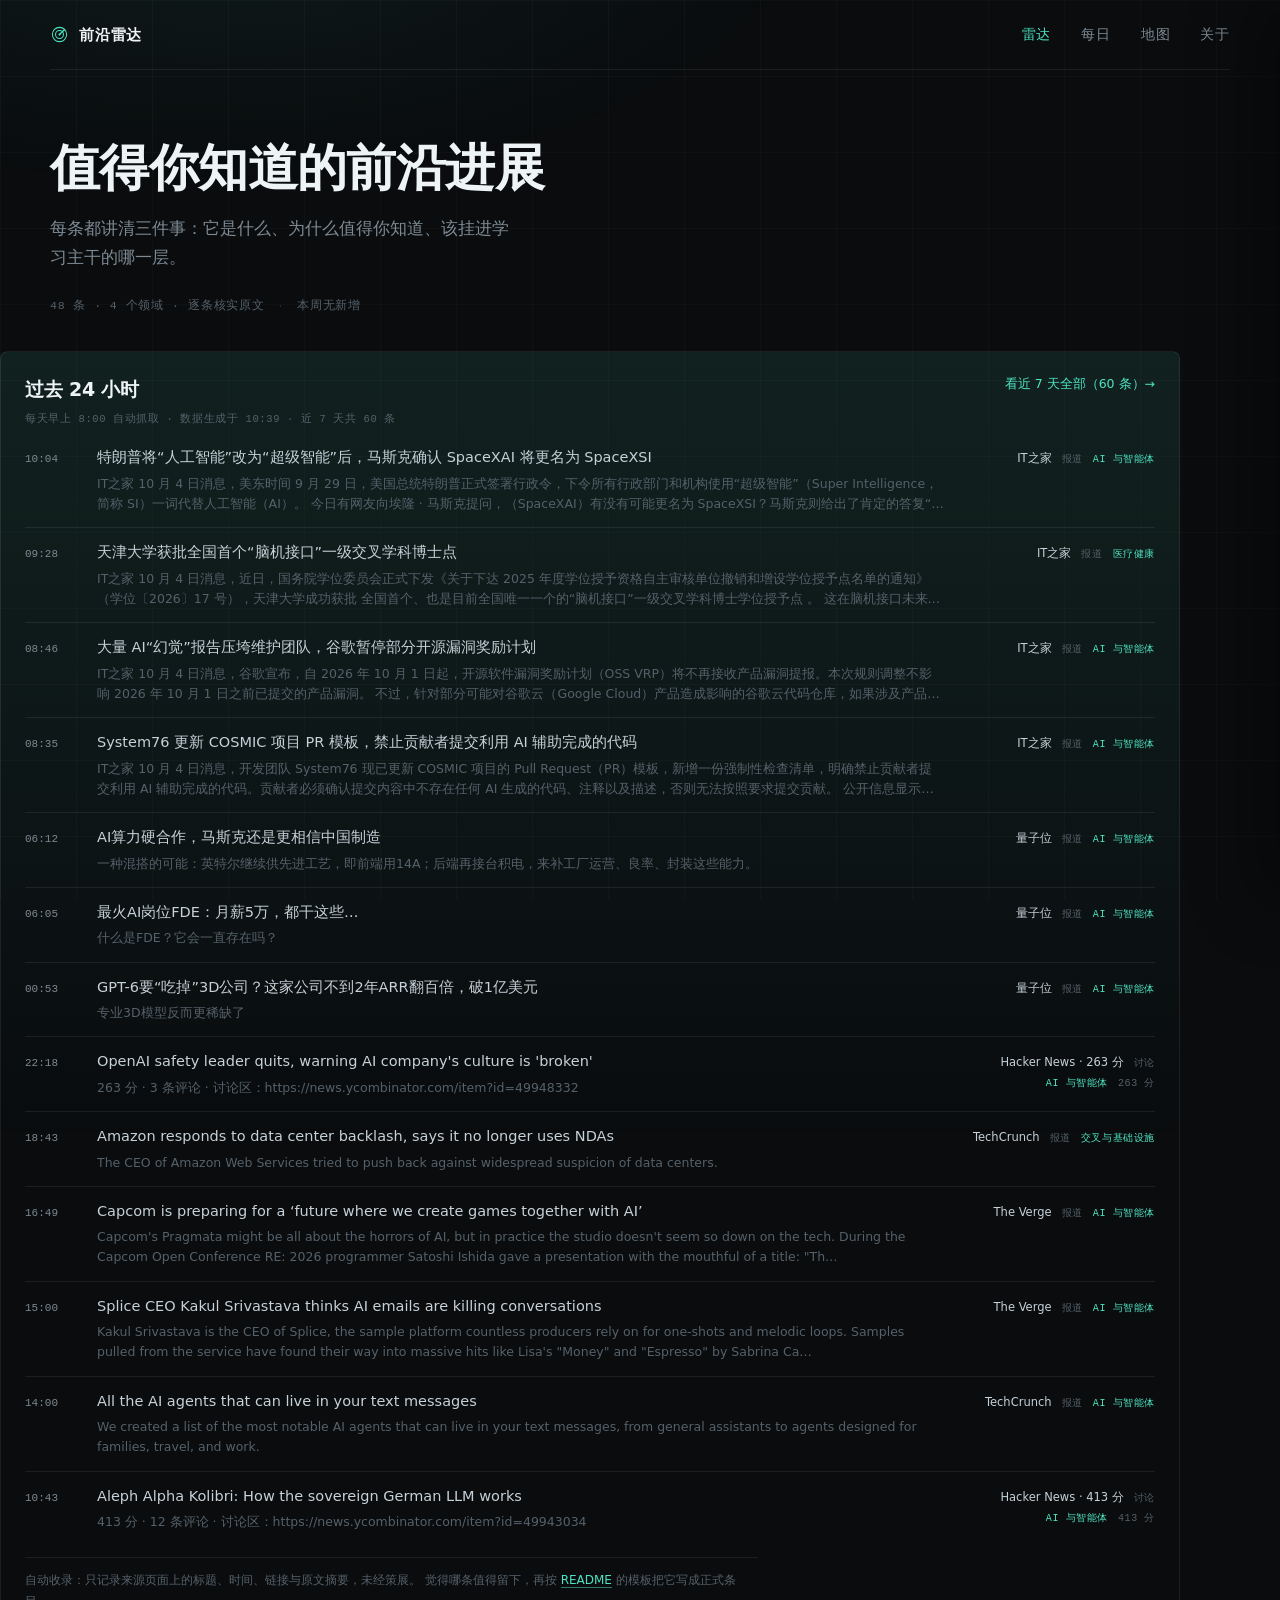
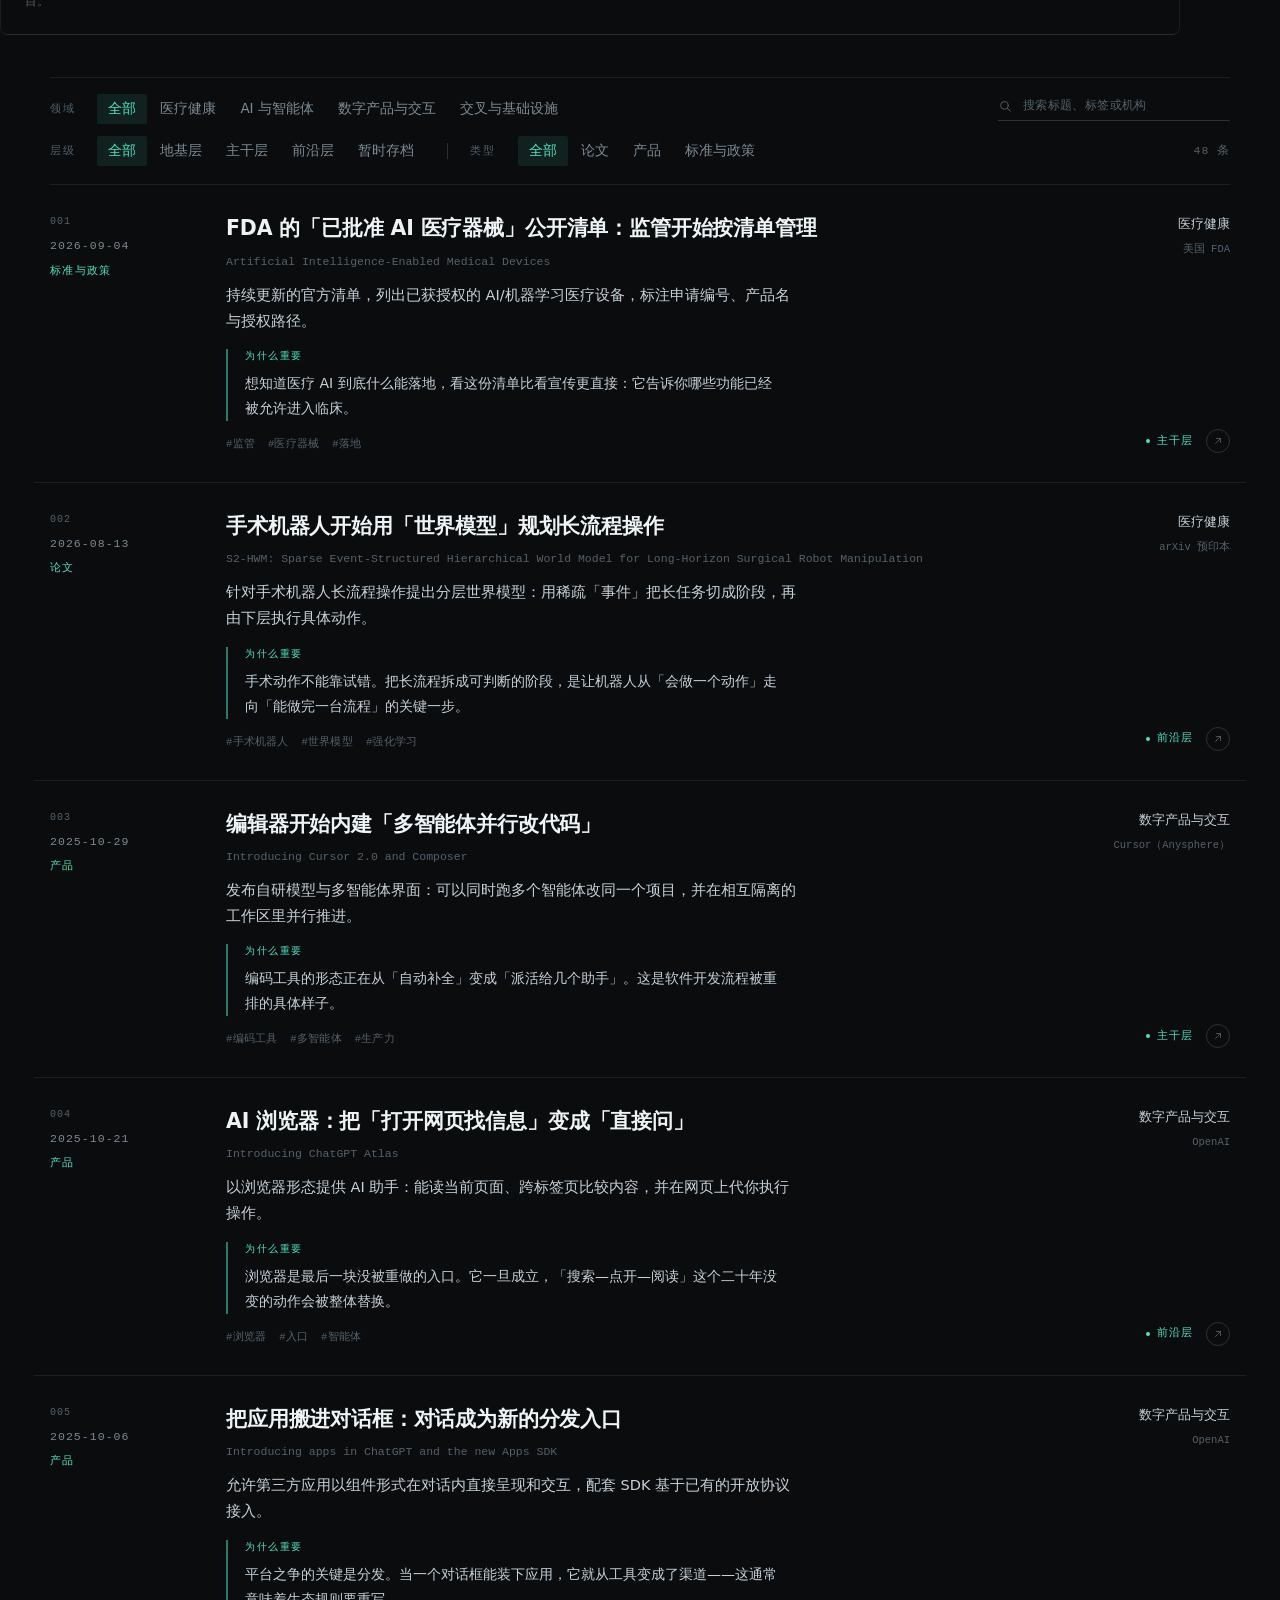
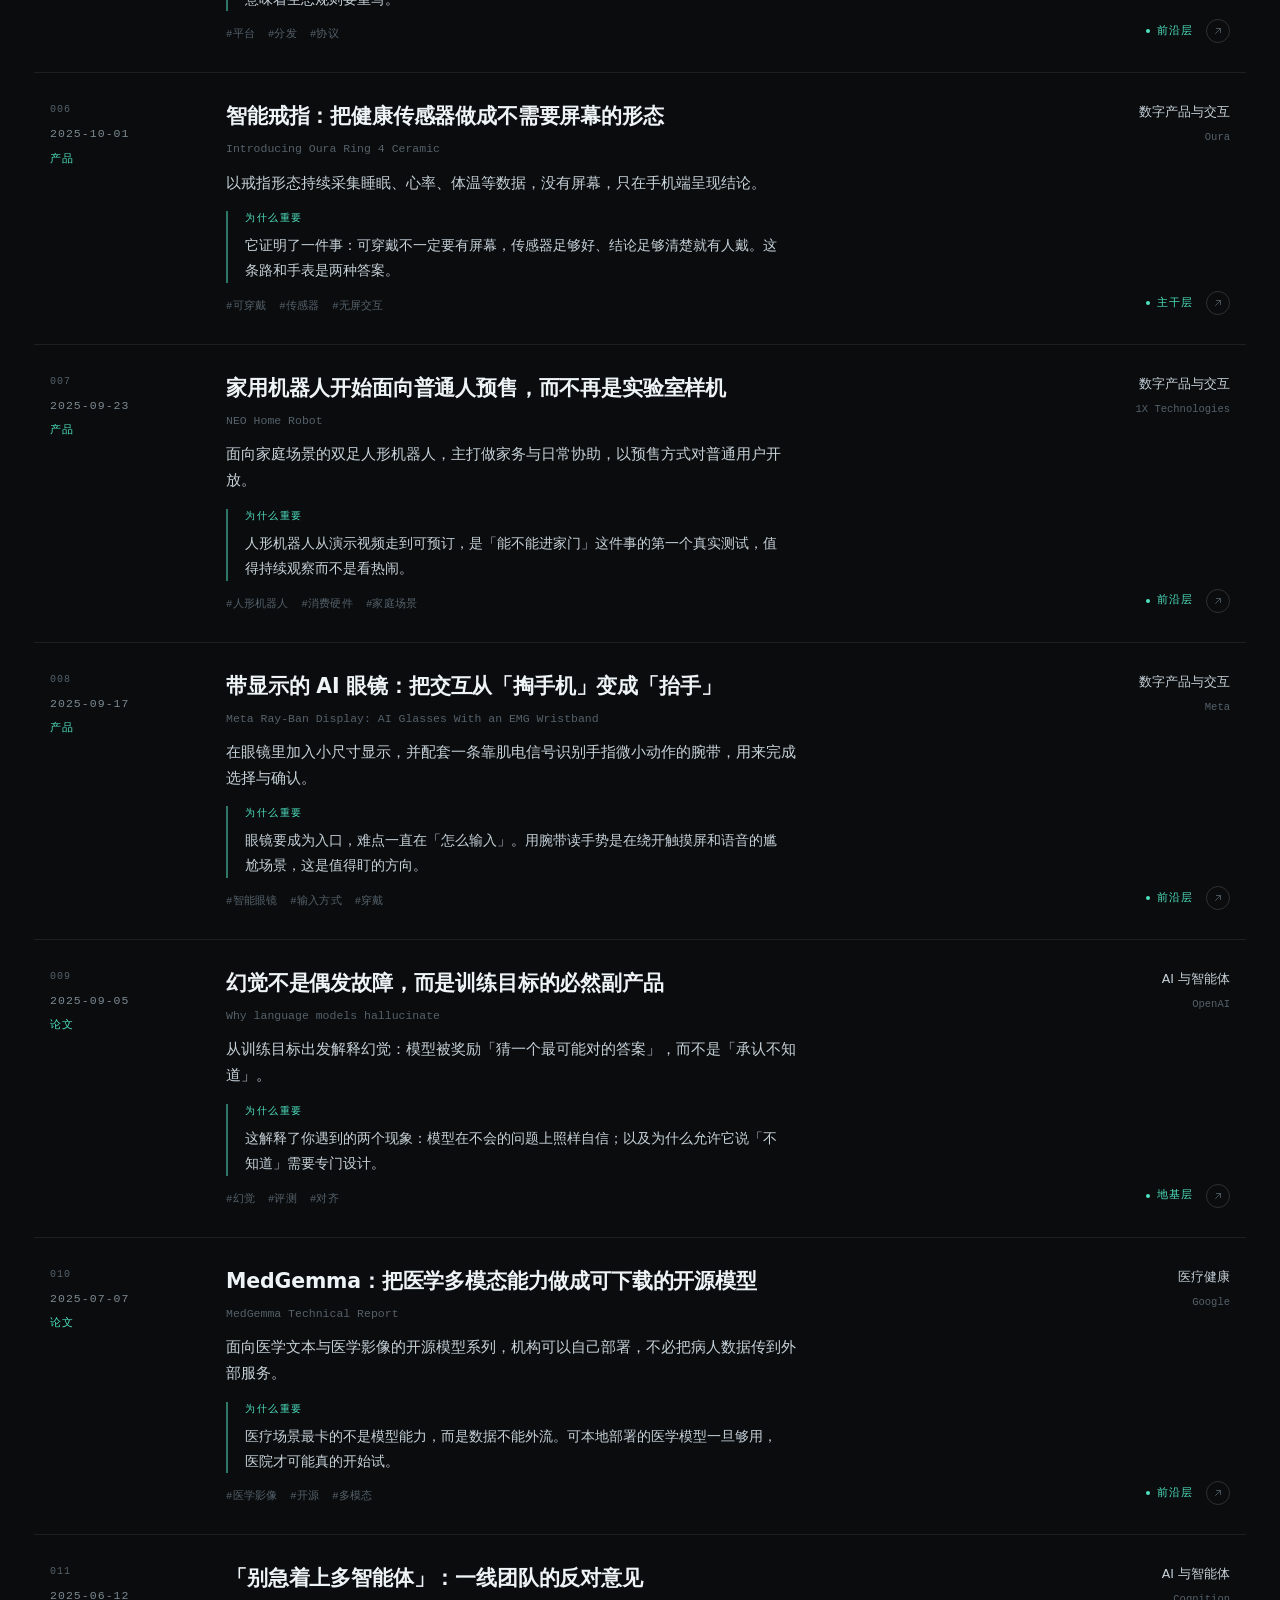
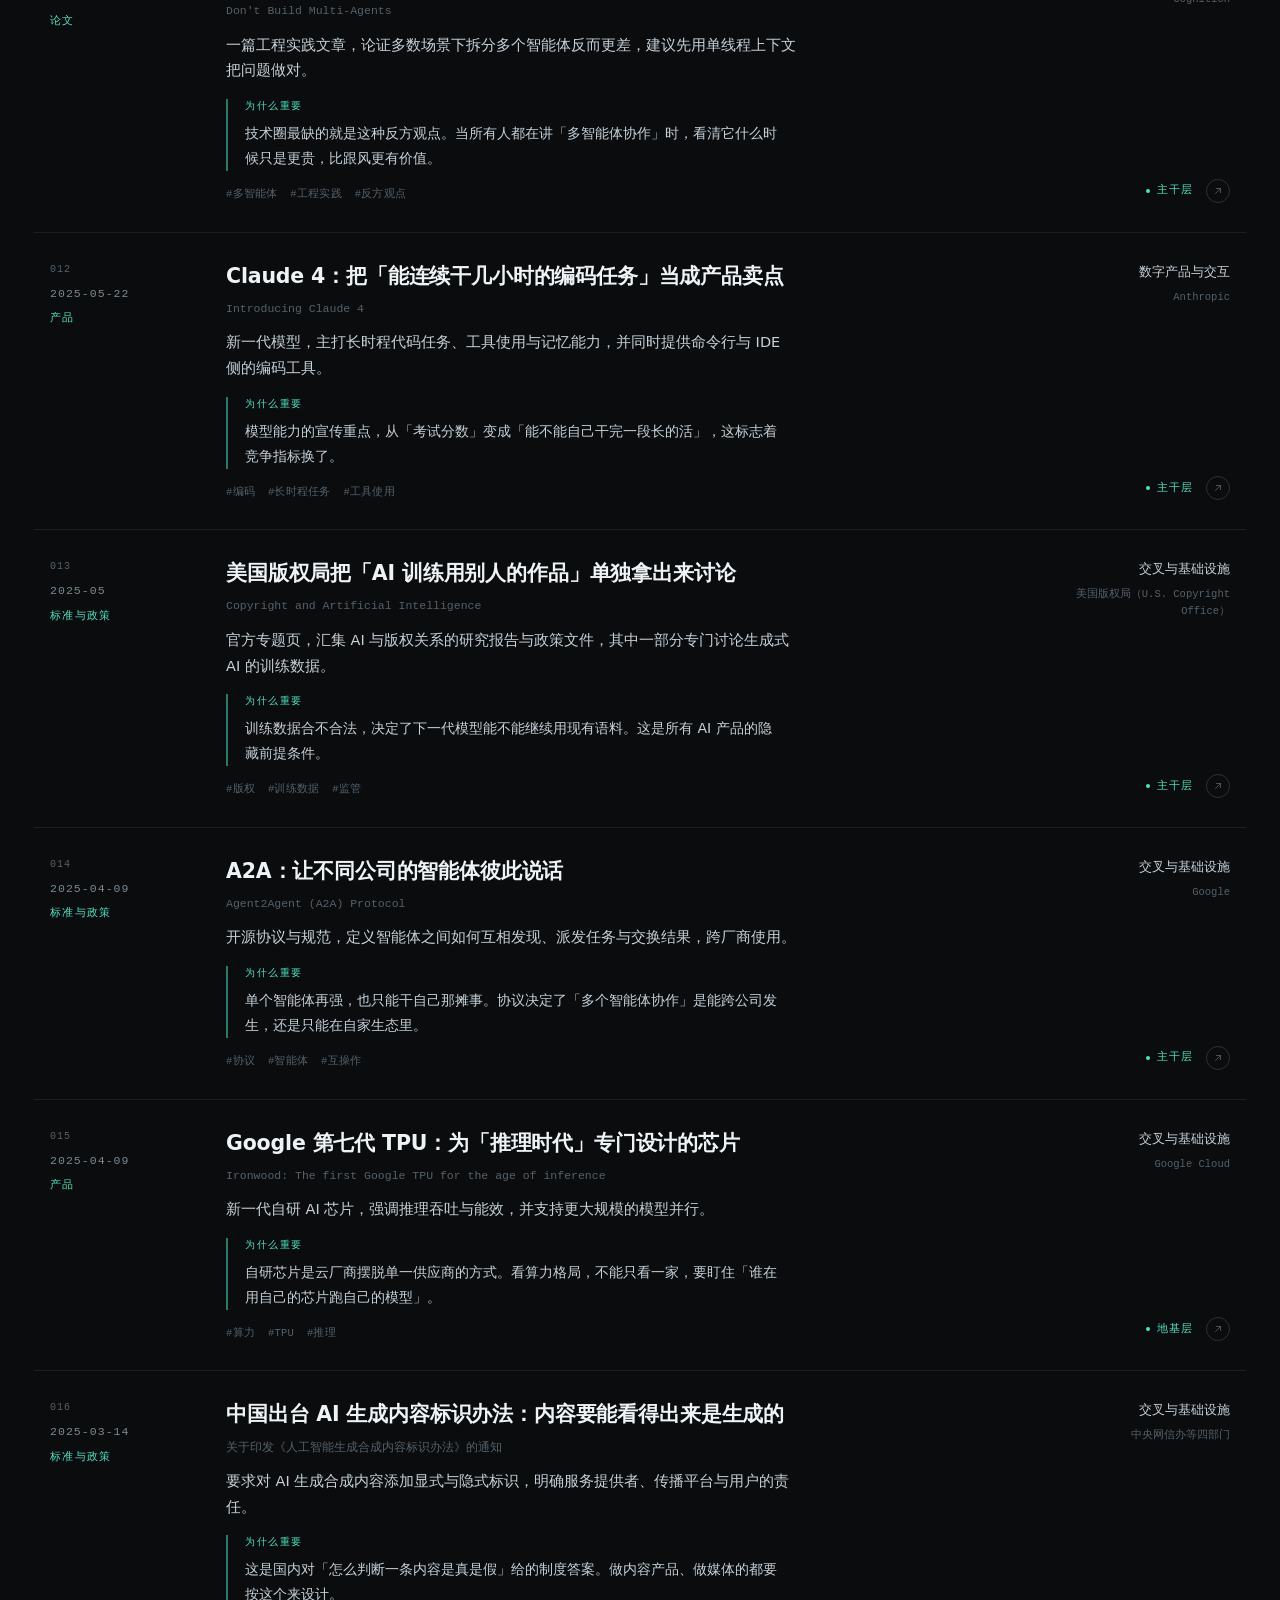
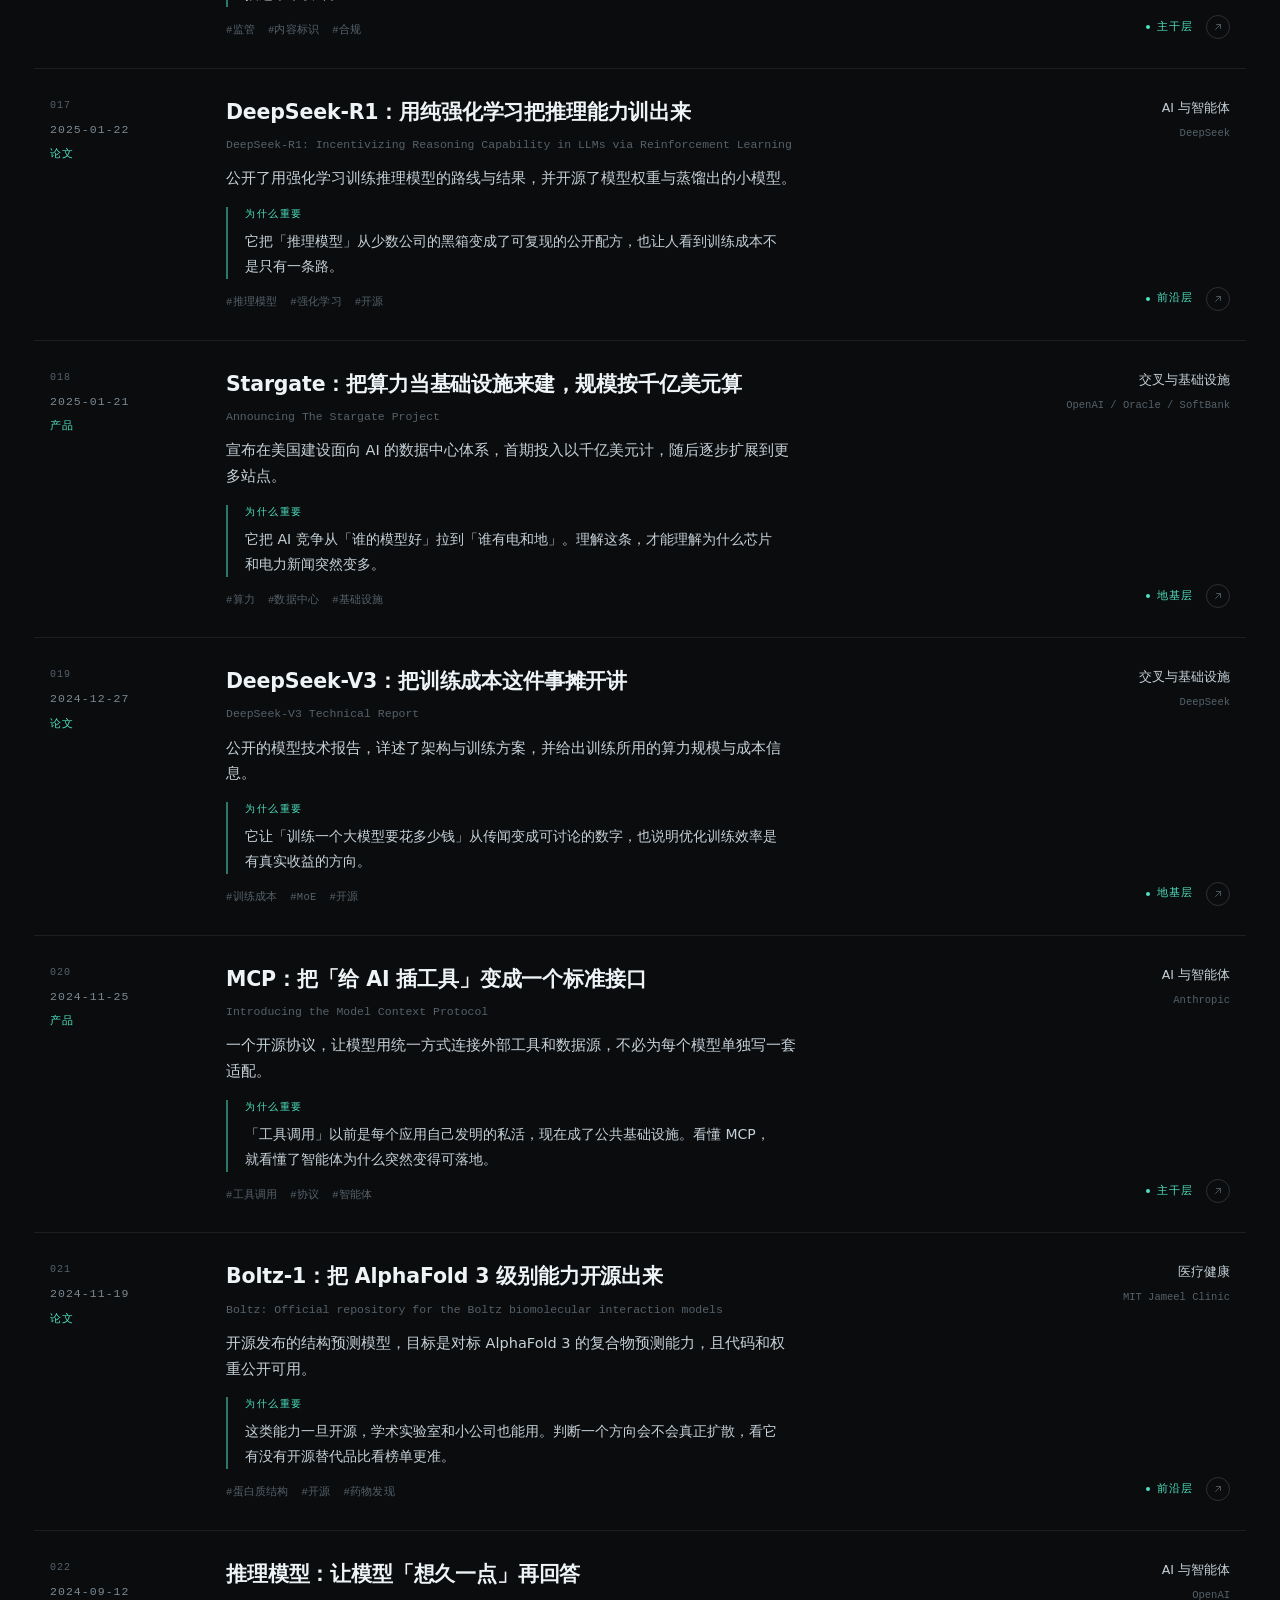
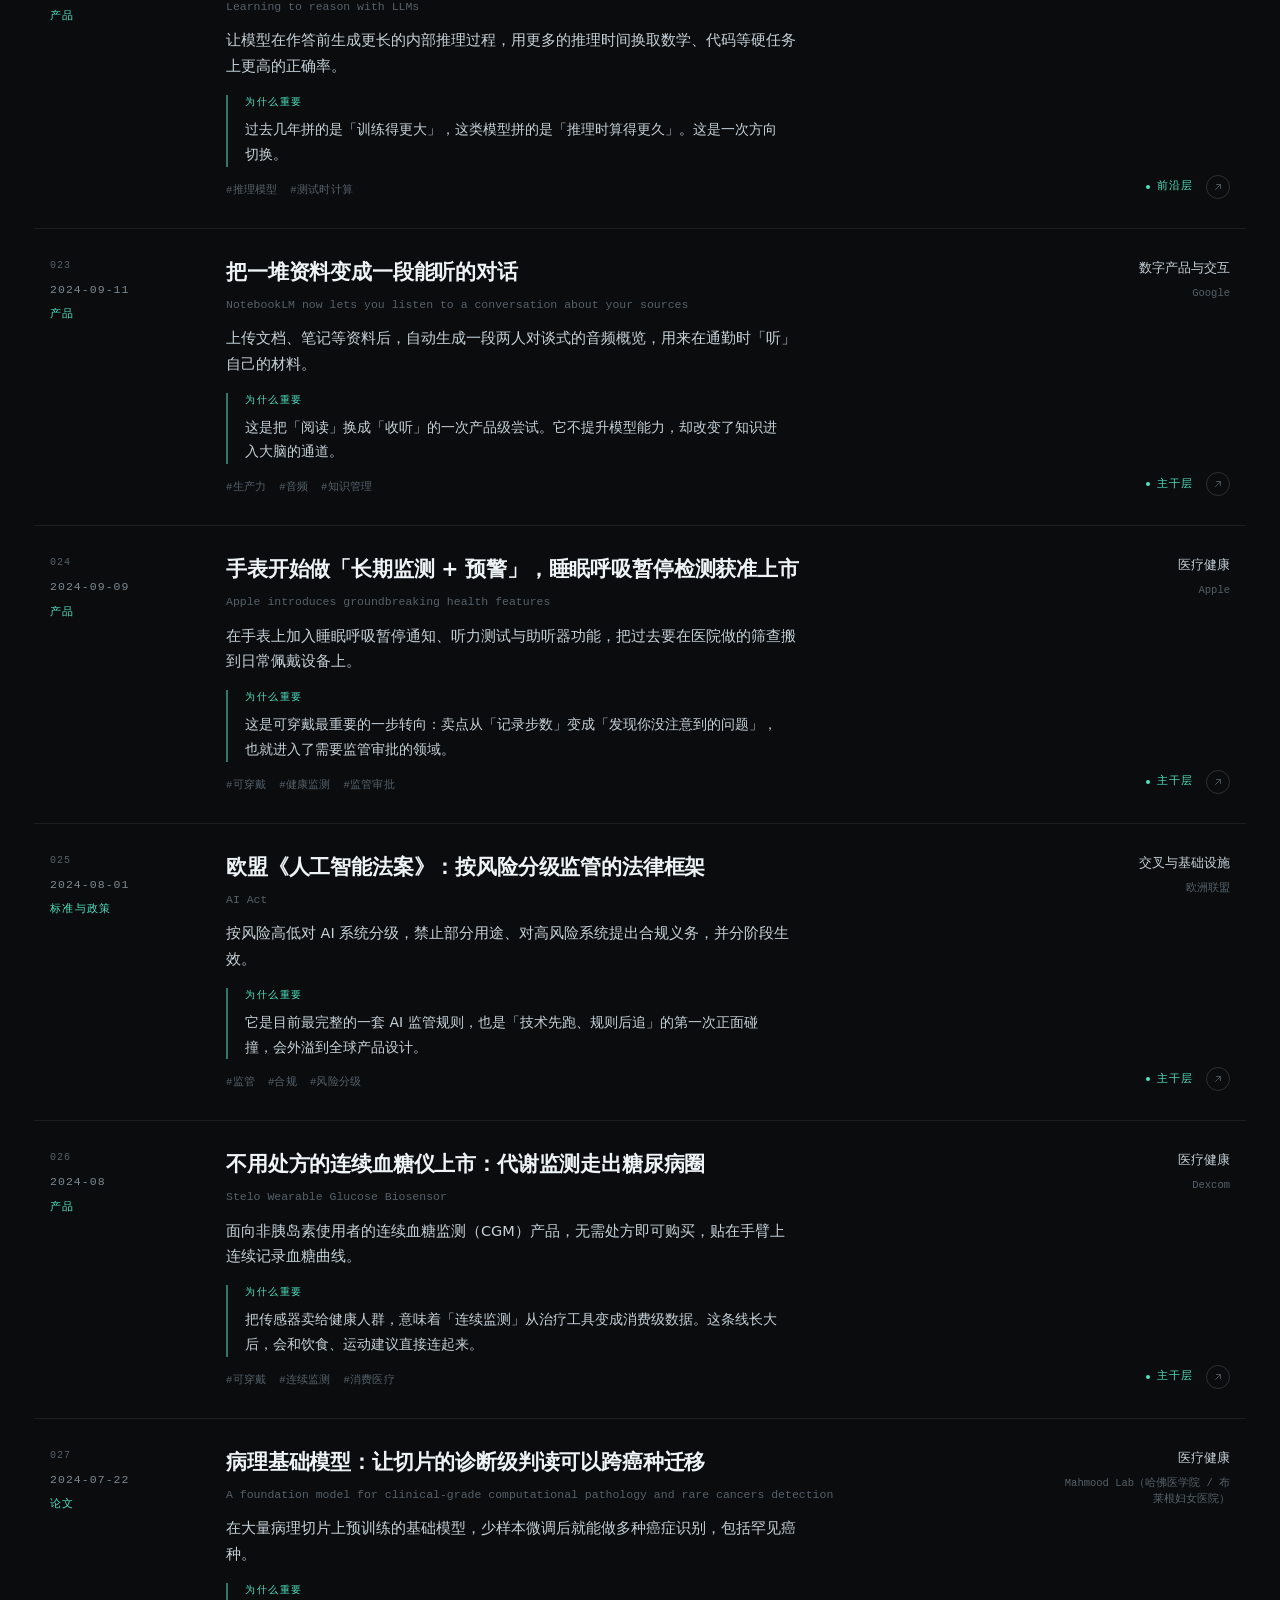
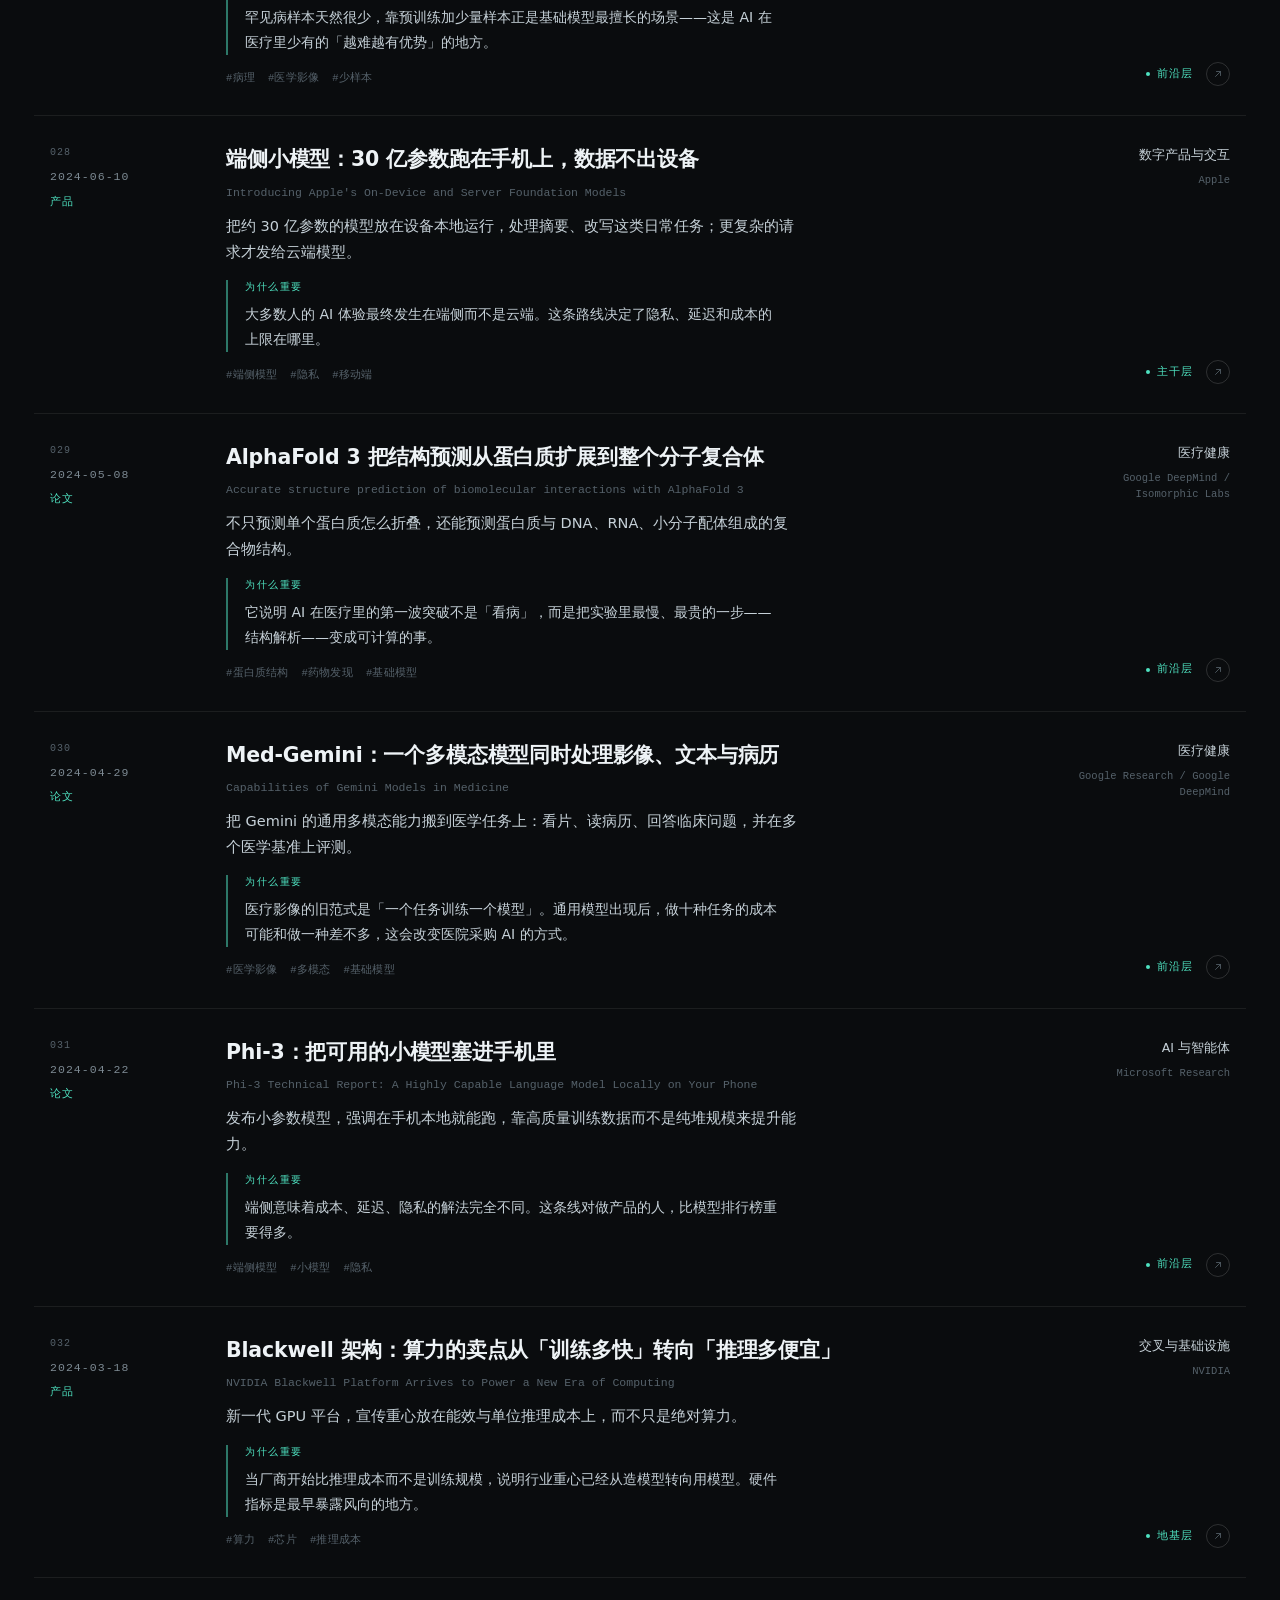
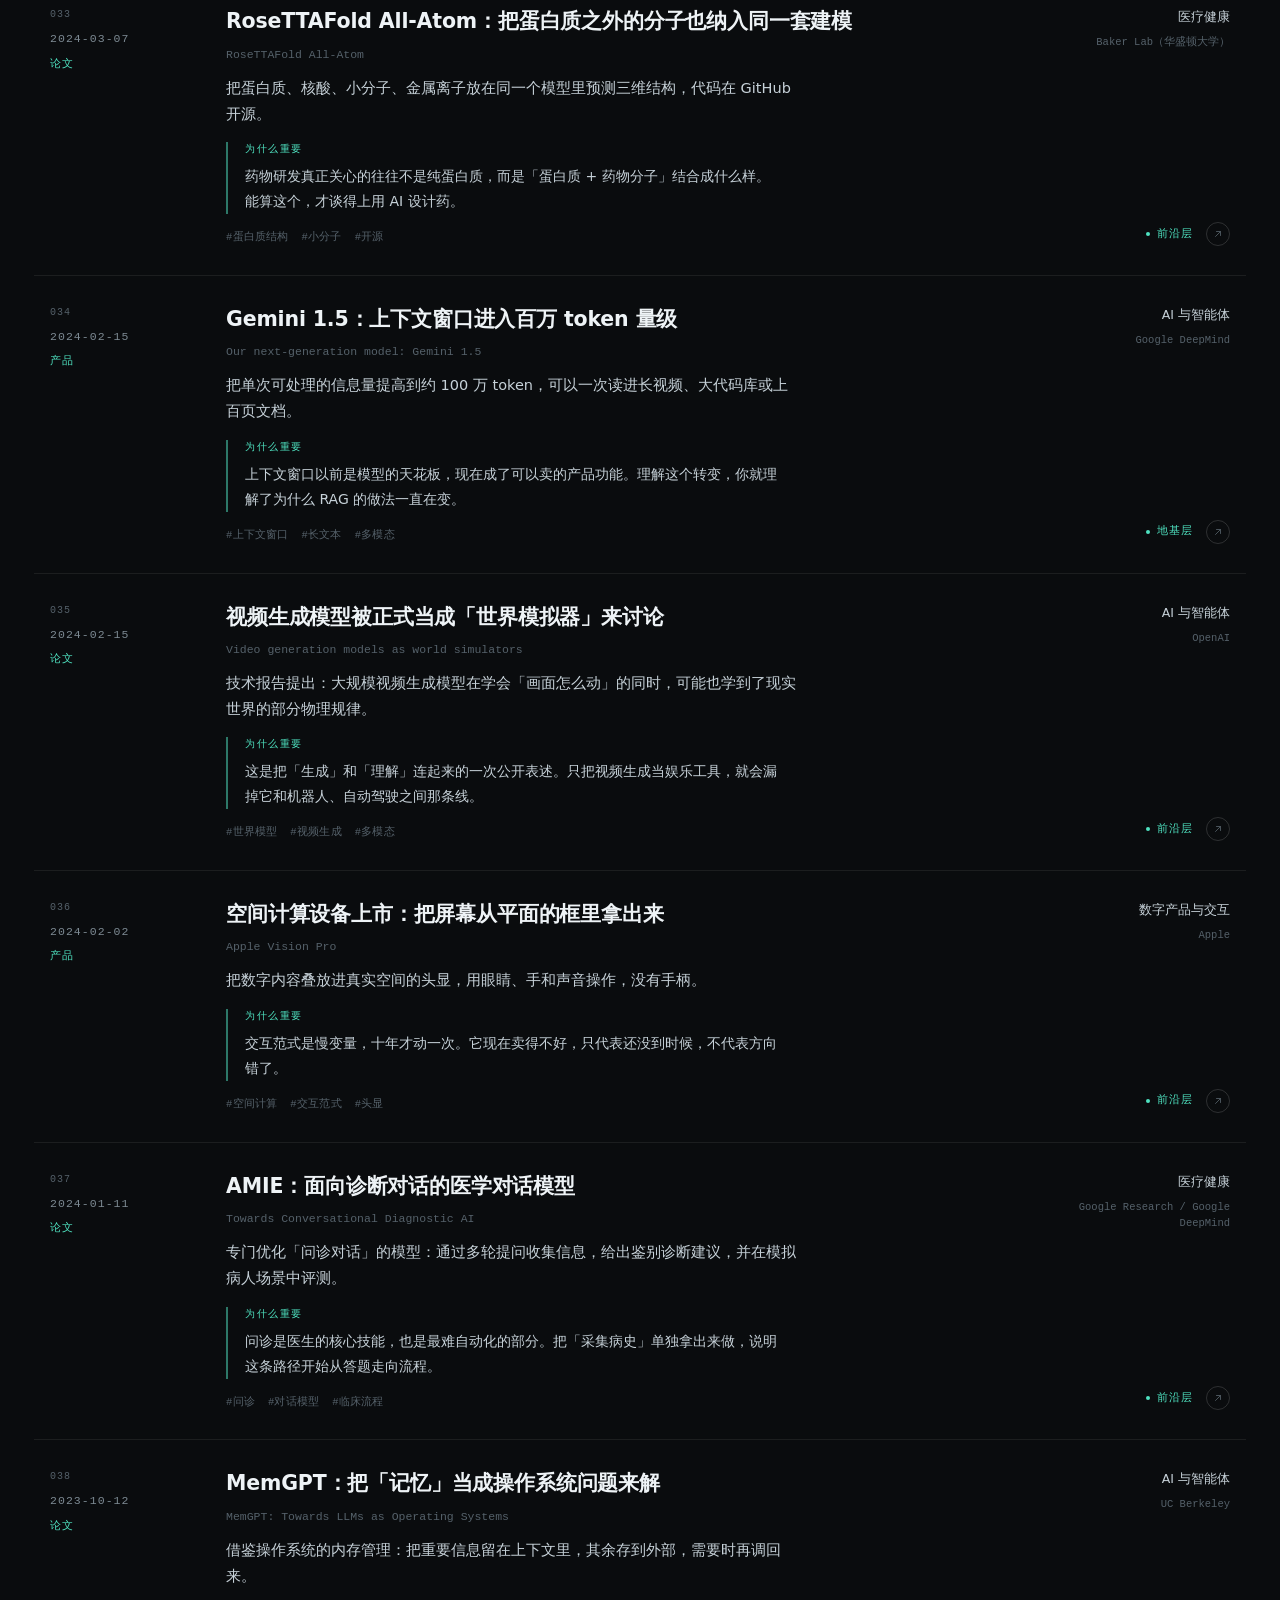
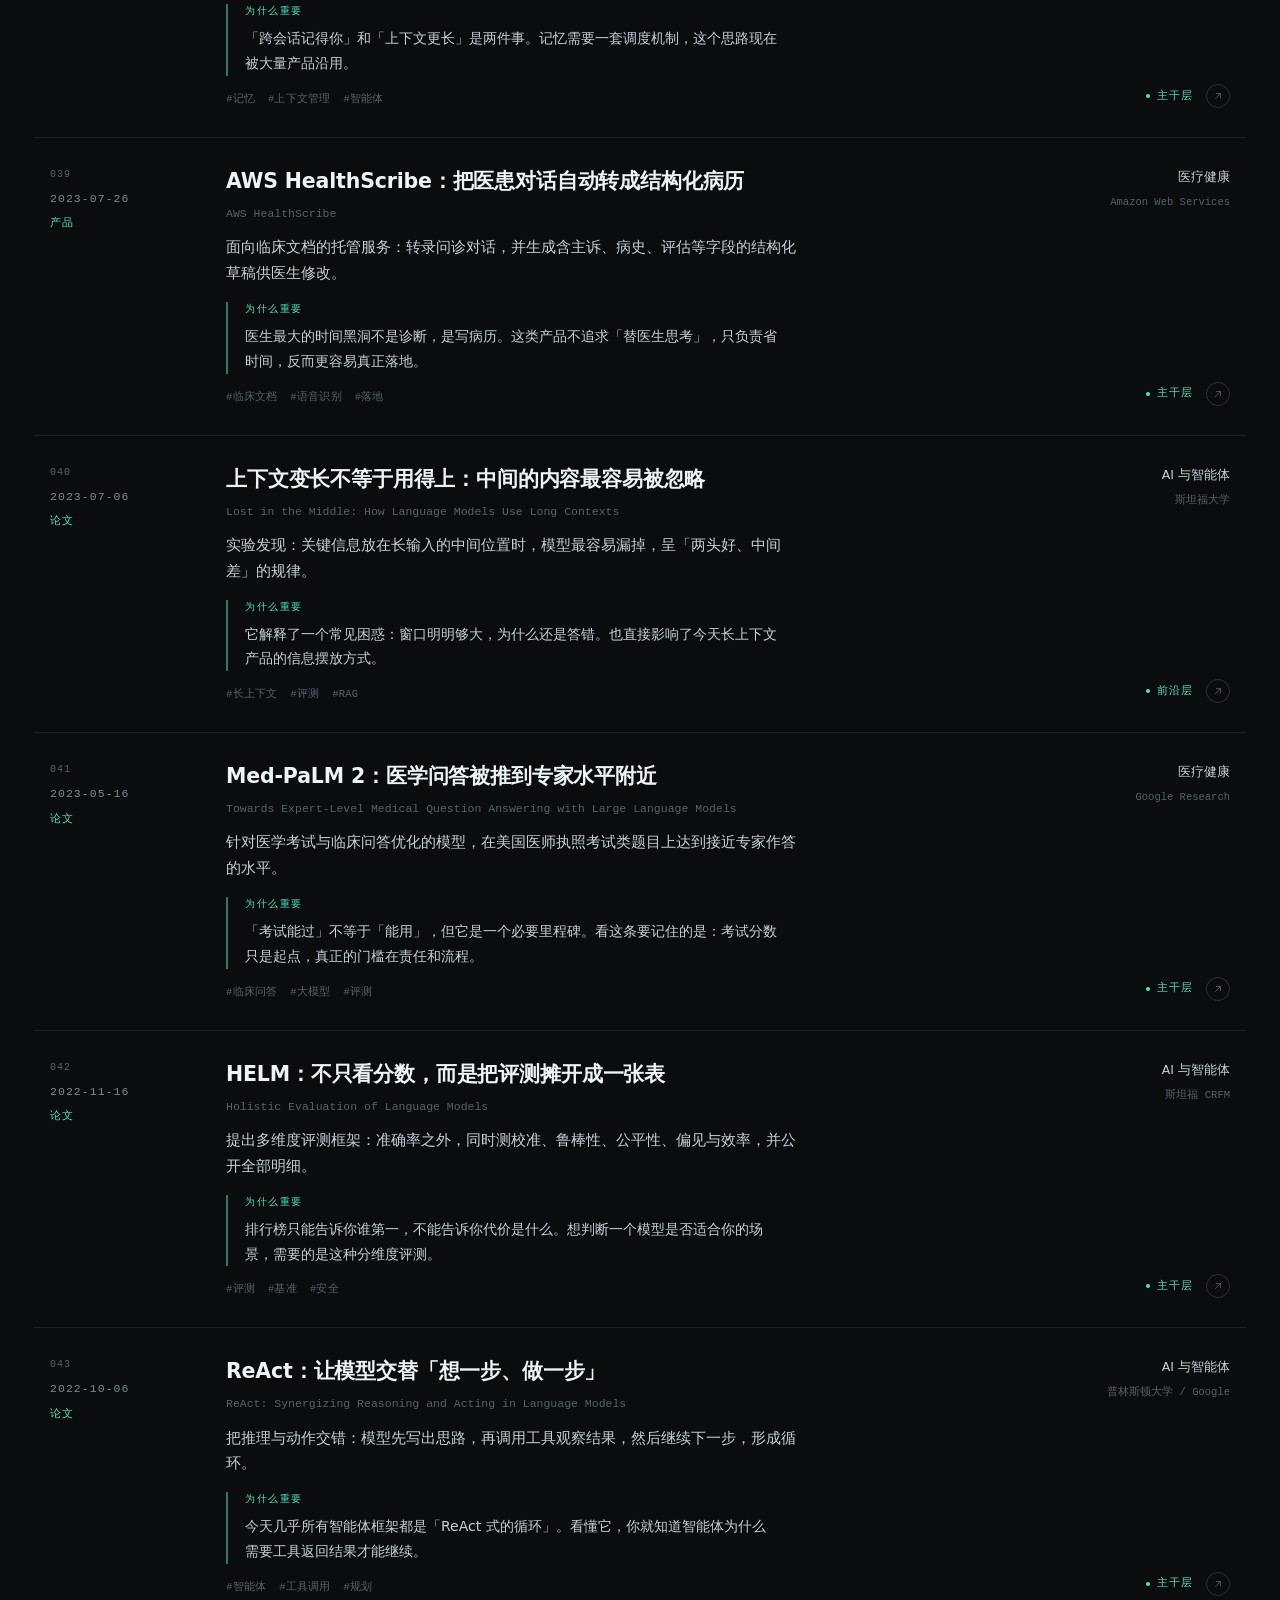
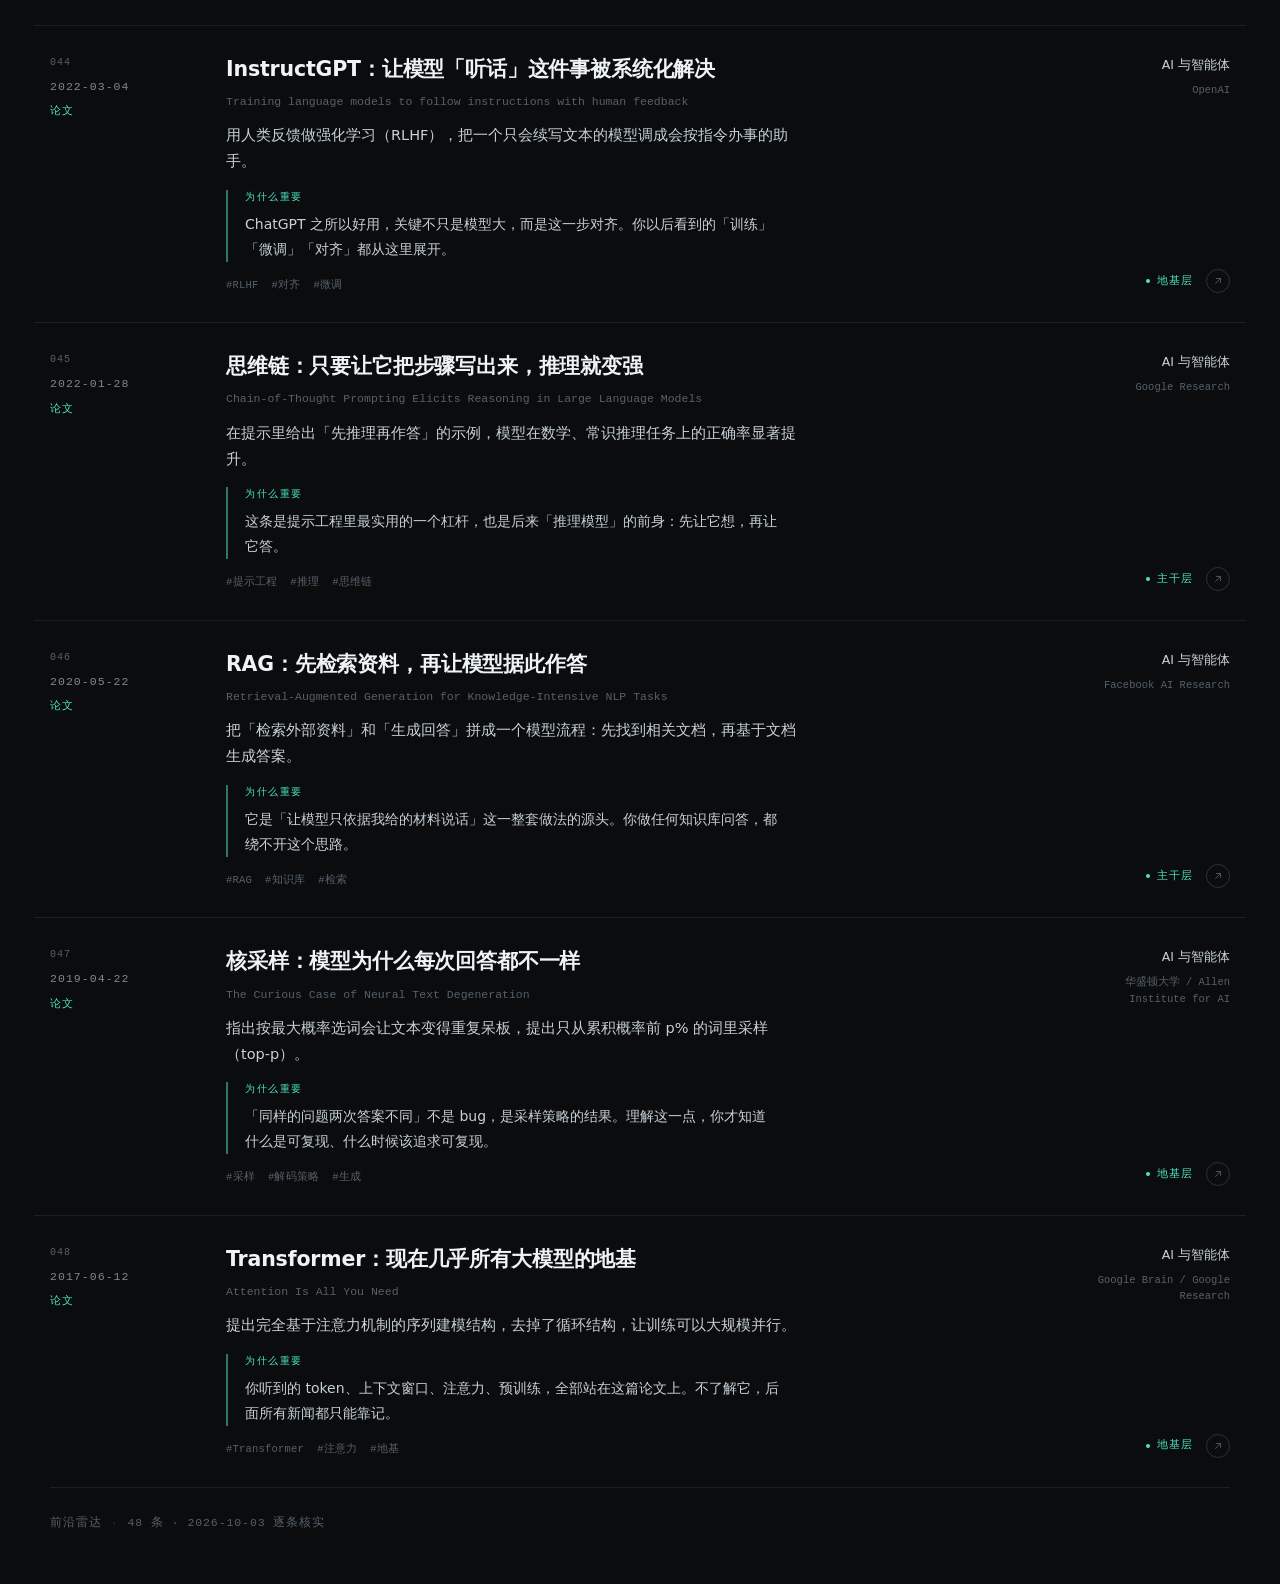
==== commit 51bb95ee: "迭代 1：每日线索——每天 08:00 自动抓取过去 24 小时前沿内容（GitHub Actions + 抓取脚本 + 首页区块 + daily.html）" ====
--- a/index.html
+++ b/index.html
@@ -5,6 +5,7 @@
 <meta name="viewport" content="width=device-width, initial-scale=1">
 <title>前沿雷达</title>
 <meta name="description" content="由我自己策展的前沿科技信息站：每条都讲清它是什么、为什么重要、该挂在哪一层。">
+<link rel="icon" href="favicon.svg" type="image/svg+xml">
 <link rel="stylesheet" href="assets/style.css">
 <script>
   (function () {
@@ -27,6 +28,7 @@
   </a>
   <nav class="site-nav">
     <a class="is-current" href="index.html">雷达</a>
+    <a href="daily.html">每日</a>
     <a href="map.html">地图</a>
     <a href="about.html">关于</a>
   </nav>
@@ -41,6 +43,21 @@
       <span id="heroCount">0</span> 条 · 4 个领域 · 逐条核实原文
       <span class="hero-sep" aria-hidden="true">·</span>
       <span id="heroNew">本周新增 0 条</span>
+    </p>
+  </section>
+
+  <section class="daily" id="dailyBand" hidden aria-label="过去 24 小时自动收录">
+    <header class="daily-head">
+      <div>
+        <h2 class="daily-title-h">过去 24 小时</h2>
+        <p class="daily-sub" data-daily-sub>每天早上 8:00 自动抓取</p>
+      </div>
+      <a class="daily-more" href="daily.html" data-daily-more>看近 7 天全部 →</a>
+    </header>
+    <ul class="daily-list"></ul>
+    <p class="daily-note">
+      自动收录：只记录来源页面上的标题、时间、链接与原文摘要，未经策展。
+      觉得哪条值得留下，再按 <a href="README.md">README</a> 的模板把它写成正式条目。
     </p>
   </section>
 
@@ -90,6 +107,8 @@
 </aside>
 
 <script src="data/items.js"></script>
+<script src="data/daily.js"></script>
+<script src="assets/daily.js"></script>
 <script src="assets/app.js"></script>
 </body>
 </html>
--- a/assets/style.css
+++ b/assets/style.css
@@ -925,3 +925,185 @@
   .panel-title { font-size: 21px; }
   .row-title-wrap { gap: 8px; }
 }
+
+/* ---------- 每日自动收录 ---------- */
+
+.daily {
+  margin: 0 0 42px;
+  padding: 22px 24px 16px;
+  border: 1px solid var(--line);
+  border-radius: 8px;
+  background: linear-gradient(180deg, var(--accent-wash), transparent 62%);
+}
+
+.daily--full {
+  border: 0;
+  background: none;
+  padding: 0;
+}
+
+.daily-head {
+  display: flex;
+  align-items: flex-start;
+  justify-content: space-between;
+  gap: 20px;
+  flex-wrap: wrap;
+  margin-bottom: 6px;
+}
+
+.daily-title-h {
+  margin: 0 0 6px;
+  font-family: var(--title-font);
+  font-weight: var(--title-weight);
+  font-size: 19px;
+  letter-spacing: var(--title-track);
+  color: var(--text-strong);
+}
+
+.daily-sub {
+  margin: 0;
+  font-family: var(--font-mono);
+  font-size: 10.5px;
+  letter-spacing: 0.06em;
+  color: var(--faint);
+}
+
+.daily-more {
+  font-size: 12.5px;
+  color: var(--accent);
+  white-space: nowrap;
+  border-bottom: 1px solid transparent;
+  transition: border-color 0.16s ease;
+}
+
+.daily-more:hover { border-color: var(--accent-soft); }
+
+.daily-list {
+  list-style: none;
+  margin: 0;
+  padding: 0;
+}
+
+.daily-row {
+  display: grid;
+  grid-template-columns: 52px minmax(0, 1fr) 190px;
+  gap: 0 20px;
+  padding: 13px 0;
+  border-top: 1px solid var(--line);
+  align-items: baseline;
+}
+
+.daily-row:first-child { border-top: 0; }
+
+.daily-time {
+  font-family: var(--font-mono);
+  font-size: 11px;
+  color: var(--muted);
+}
+
+.daily-body { min-width: 0; }
+
+.daily-title {
+  display: block;
+  font-size: 14.5px;
+  line-height: 1.55;
+  color: var(--text);
+  transition: color 0.16s ease;
+}
+
+.daily-title:hover { color: var(--accent); }
+
+.daily-summary {
+  margin: 5px 0 0;
+  font-size: 12.5px;
+  line-height: 1.62;
+  color: var(--faint);
+  display: -webkit-box;
+  -webkit-line-clamp: 2;
+  -webkit-box-orient: vertical;
+  overflow: hidden;
+}
+
+.daily-meta {
+  display: flex;
+  flex-wrap: wrap;
+  gap: 4px 10px;
+  align-items: baseline;
+  justify-content: flex-end;
+}
+
+.daily-source {
+  font-size: 11.5px;
+  color: var(--text);
+}
+
+.daily-kind,
+.daily-domain,
+.daily-score {
+  font-family: var(--font-mono);
+  font-size: 10px;
+  letter-spacing: 0.06em;
+  color: var(--faint);
+}
+
+.daily-domain { color: var(--accent); }
+
+.daily-empty {
+  display: flex;
+  flex-direction: column;
+  gap: 6px;
+  padding: 16px 0 18px;
+  font-size: 14px;
+  color: var(--text);
+}
+
+.daily-empty-hint { font-size: 12.5px; color: var(--faint); }
+
+.daily-note {
+  margin: 12px 0 6px;
+  padding-top: 12px;
+  border-top: 1px solid var(--line);
+  font-size: 12px;
+  line-height: 1.75;
+  color: var(--faint);
+  max-width: 96ch;
+}
+
+.daily-note a { color: var(--accent); border-bottom: 1px solid var(--accent-soft); }
+
+.daily-day { margin-bottom: 34px; }
+
+.daily-day-title {
+  display: flex;
+  align-items: baseline;
+  justify-content: space-between;
+  gap: 16px;
+  margin: 0 0 4px;
+  padding-bottom: 10px;
+  border-bottom: 1px solid var(--line-strong);
+  font-size: 15px;
+  font-weight: 600;
+  color: var(--text-strong);
+}
+
+.daily-day-count {
+  font-family: var(--font-mono);
+  font-size: 10.5px;
+  font-weight: 400;
+  letter-spacing: 0.08em;
+  color: var(--faint);
+}
+
+@media (max-width: 940px) {
+  .daily { padding: 18px 16px 12px; }
+  .daily-row {
+    grid-template-columns: 46px minmax(0, 1fr);
+    gap: 0 12px;
+  }
+  .daily-meta {
+    grid-column: 2;
+    justify-content: flex-start;
+    margin-top: 7px;
+  }
+  .daily-summary { -webkit-line-clamp: 3; }
+}
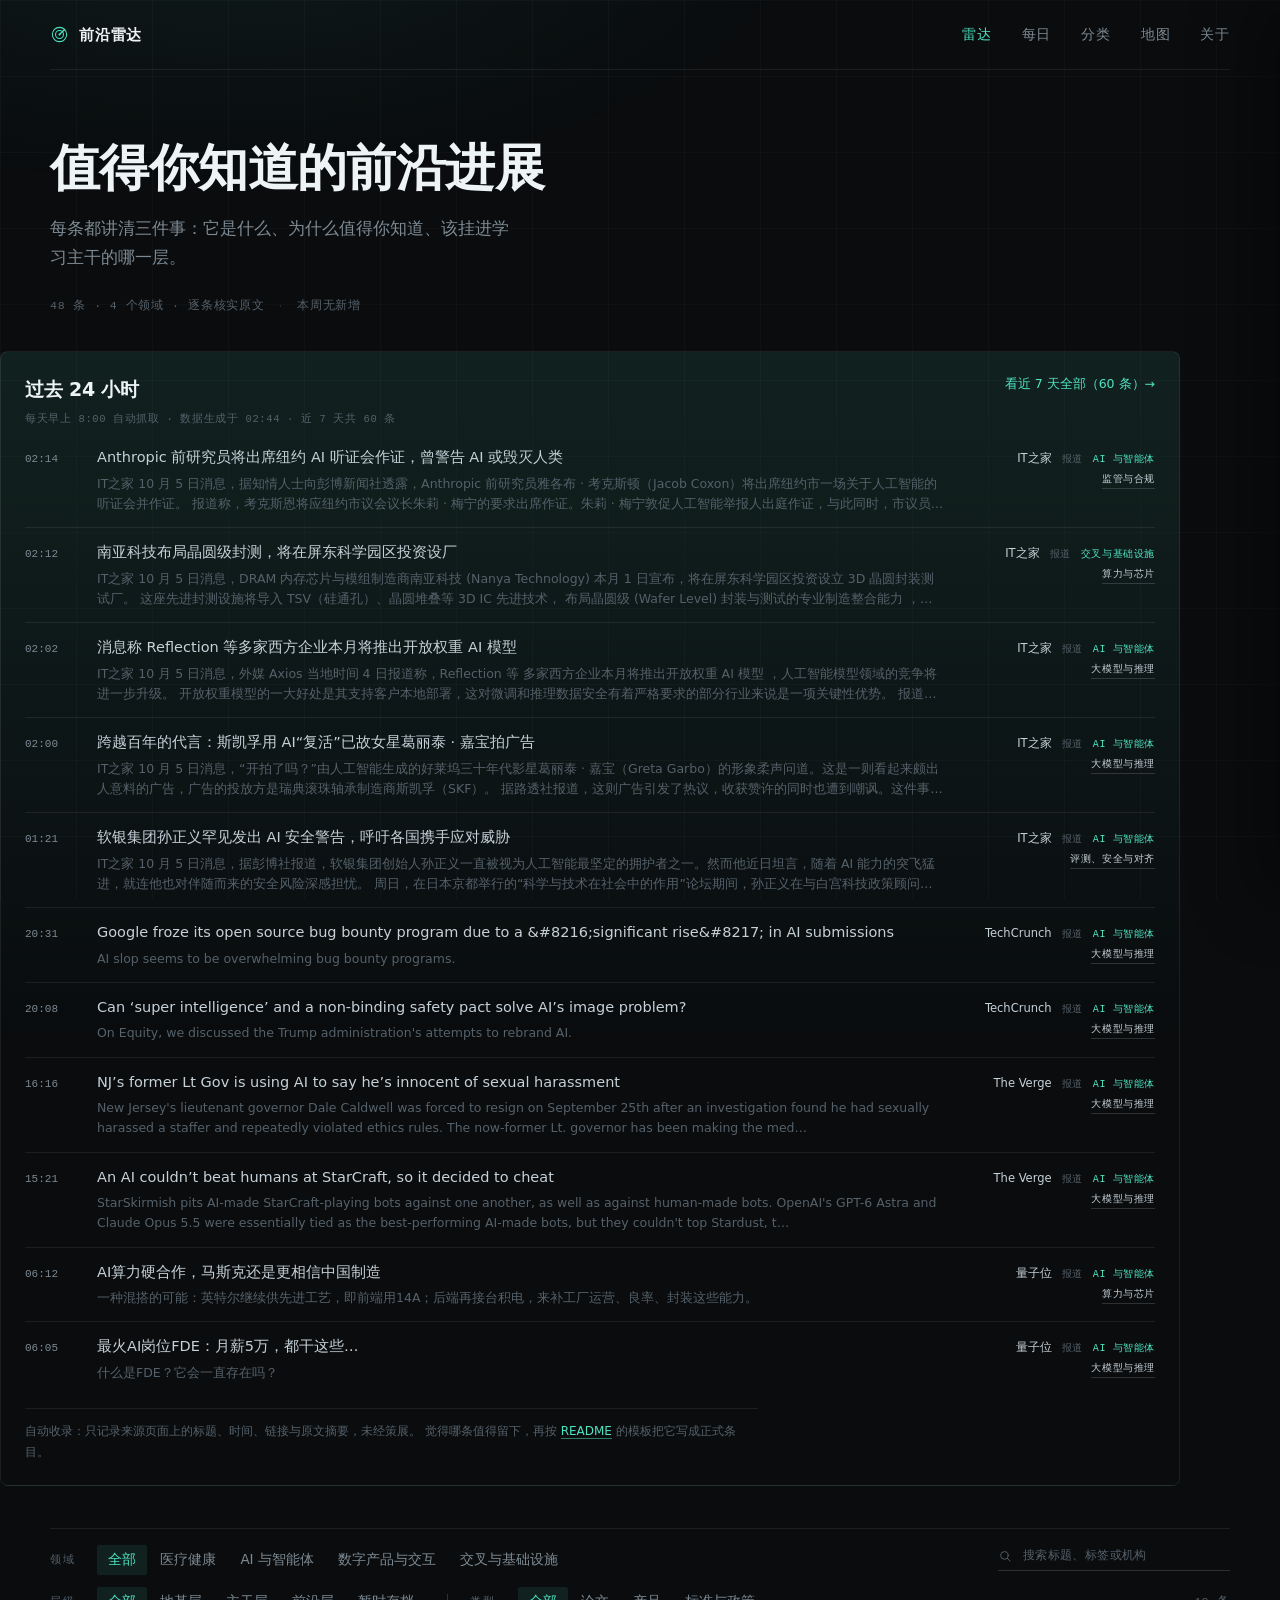
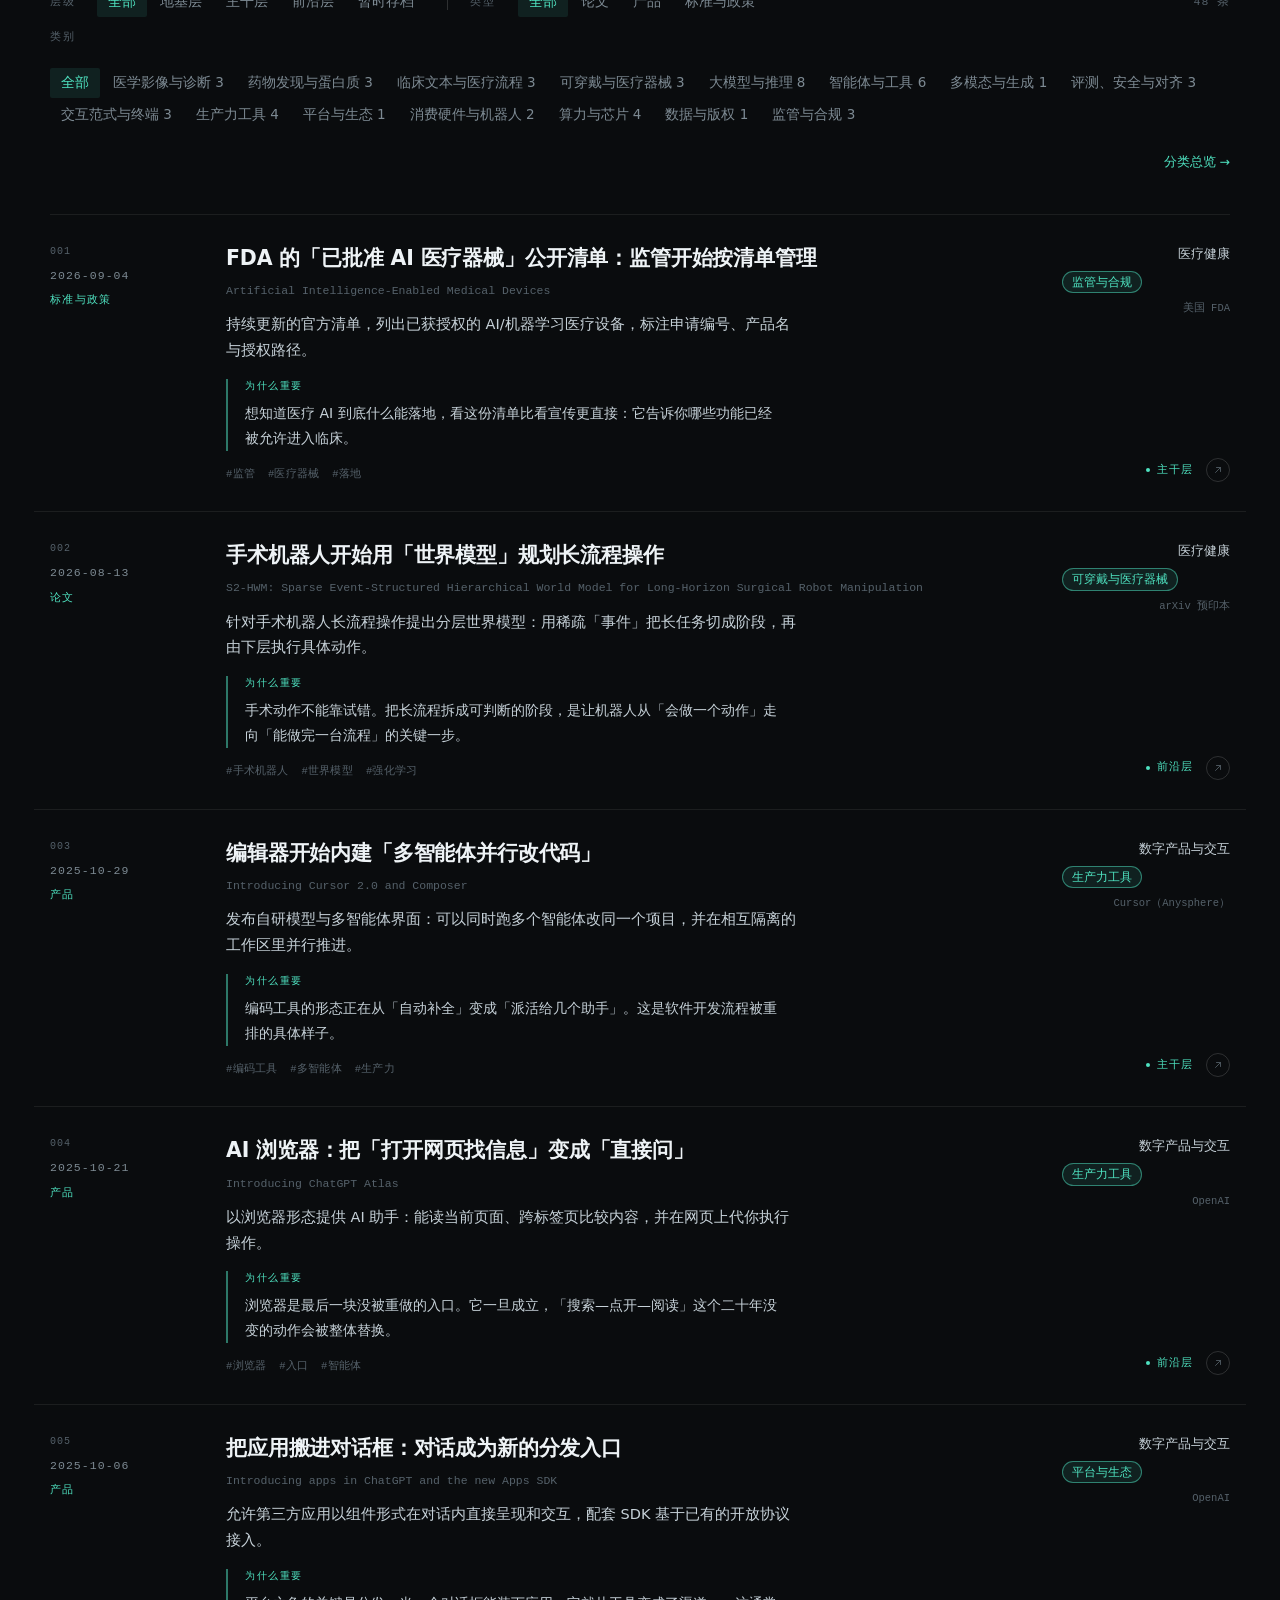
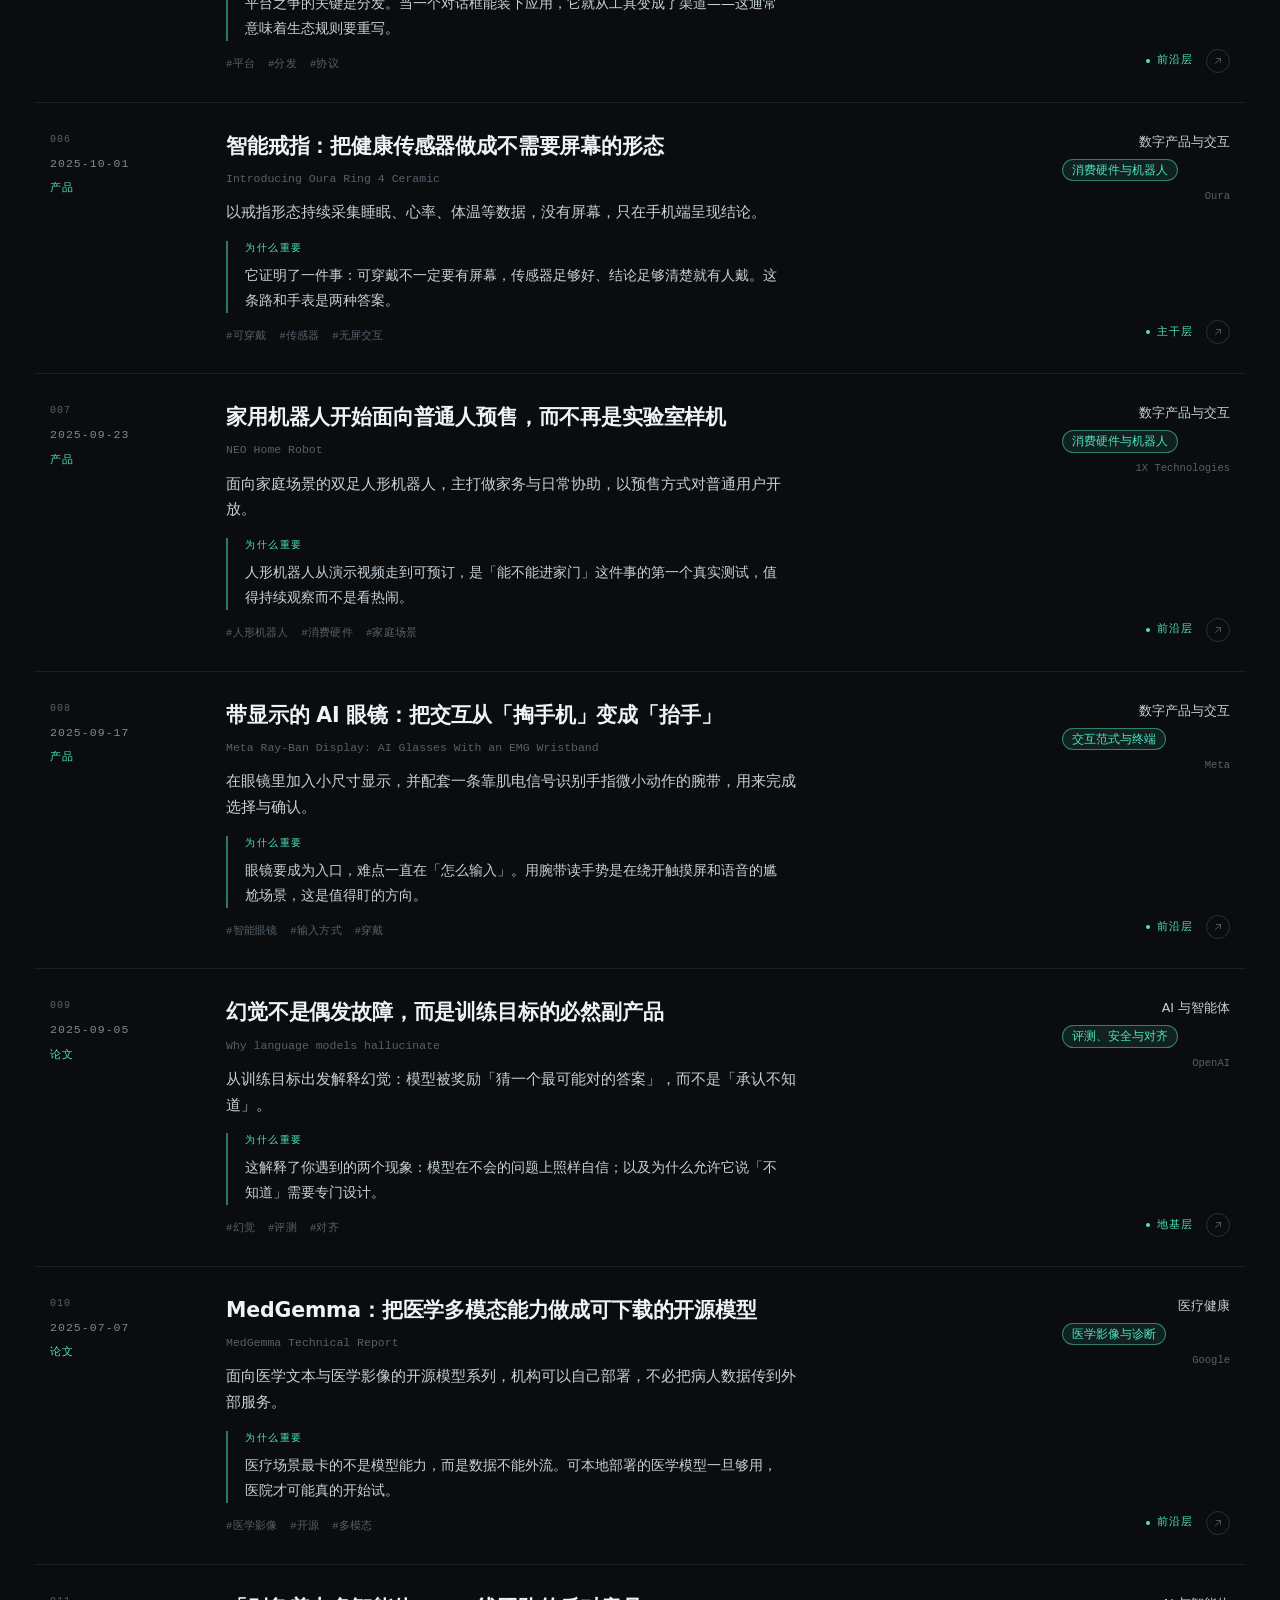
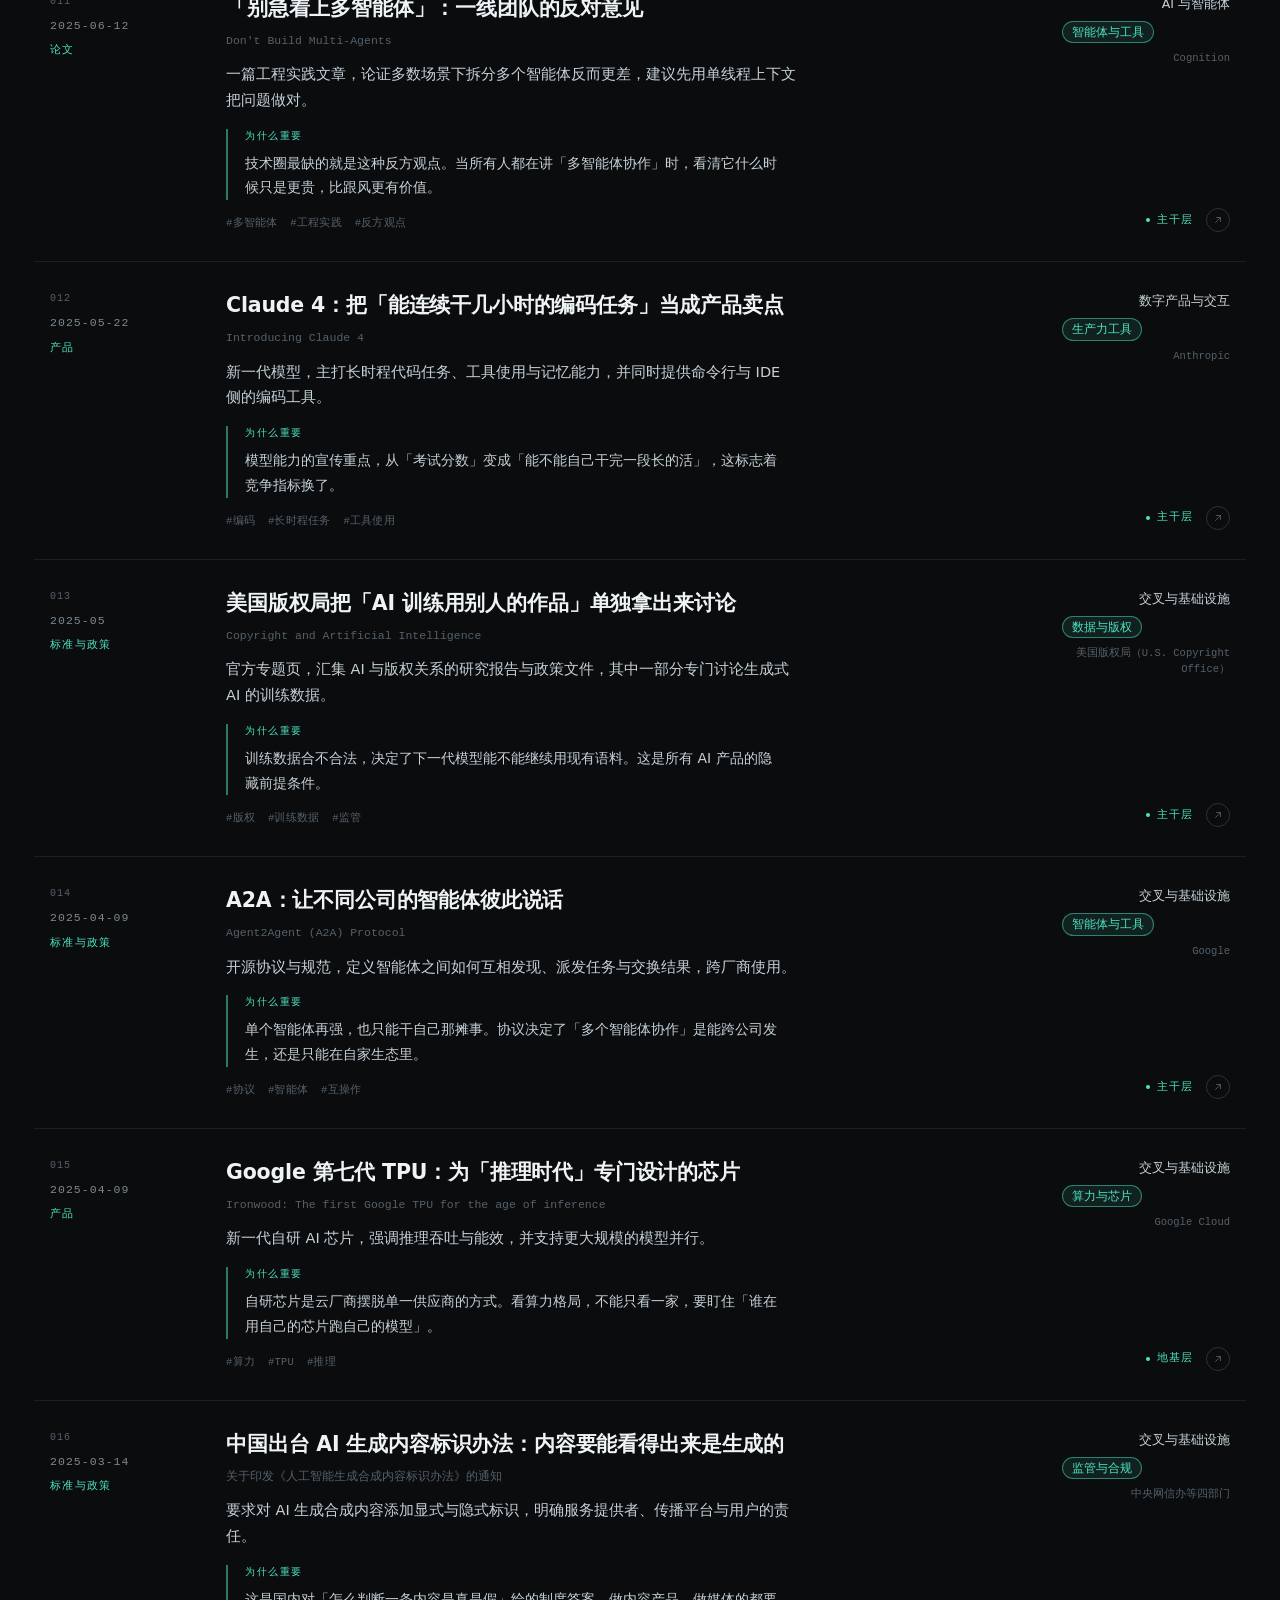
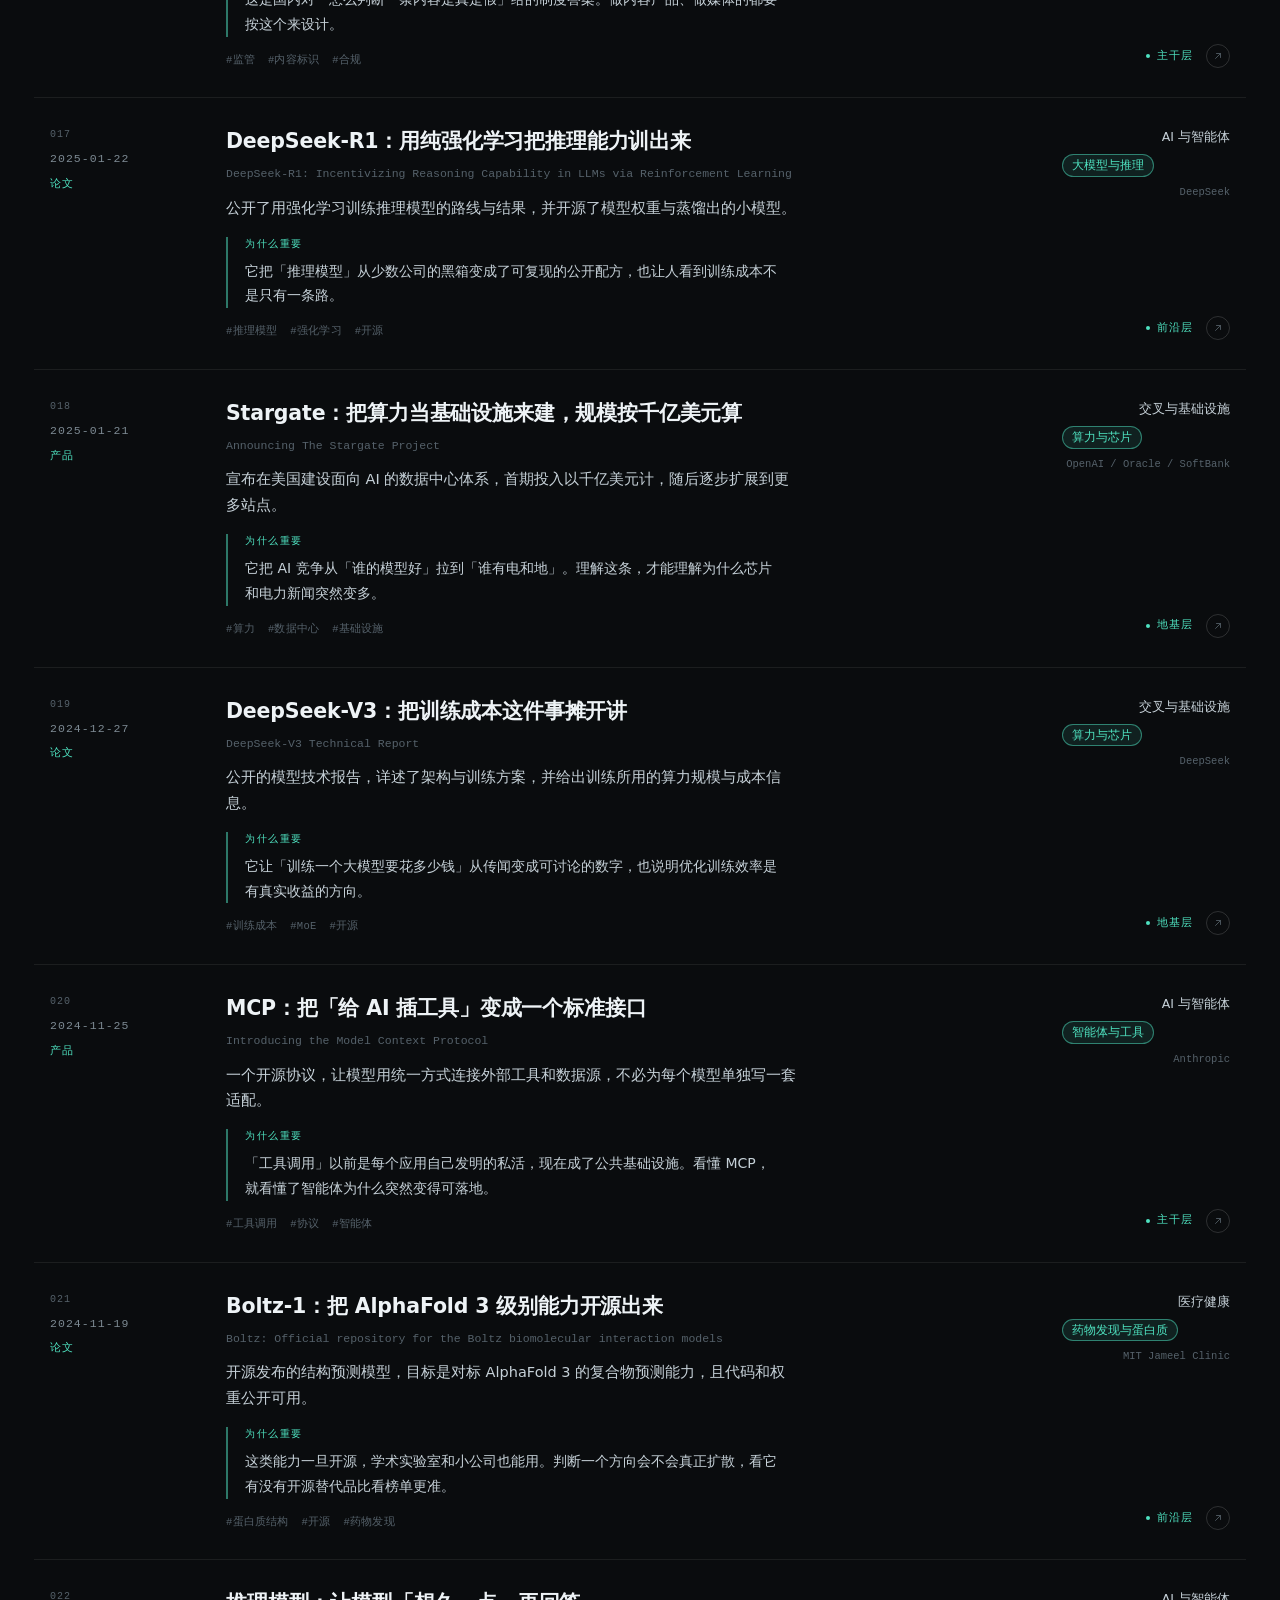
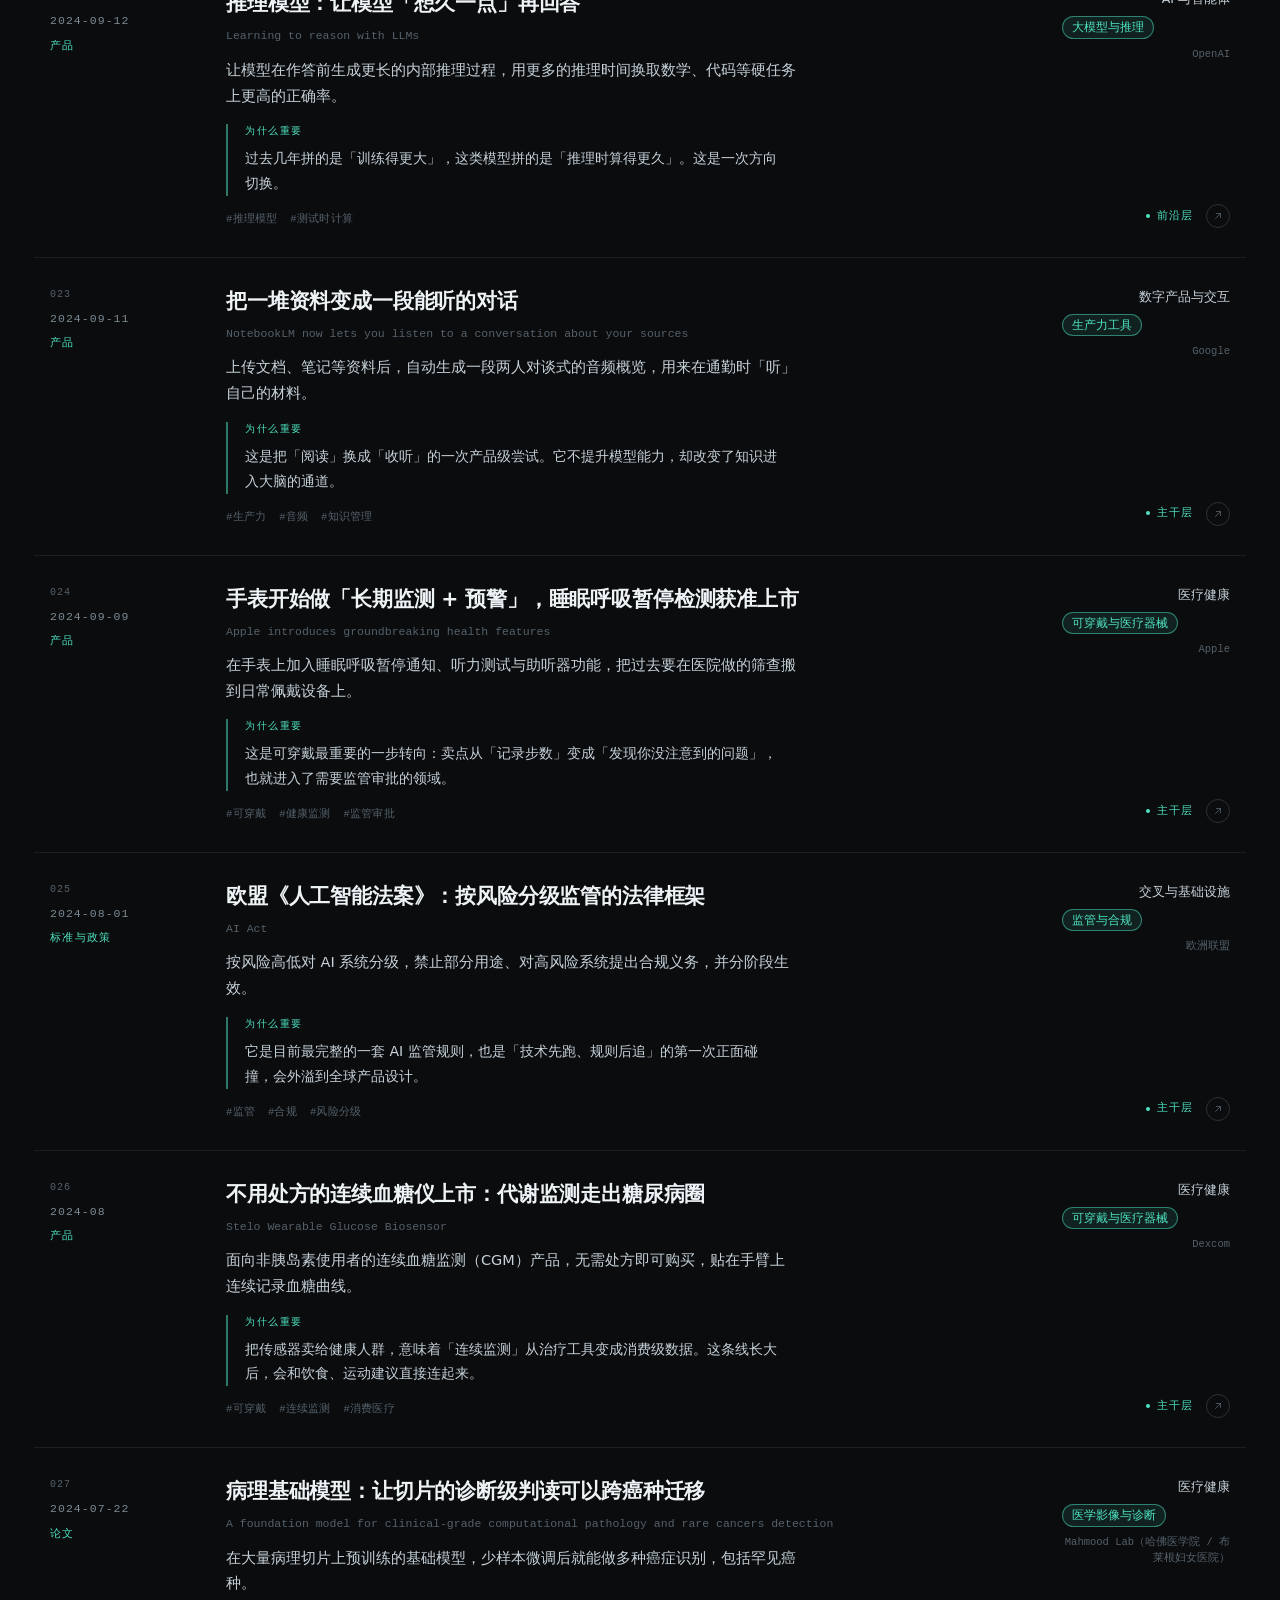
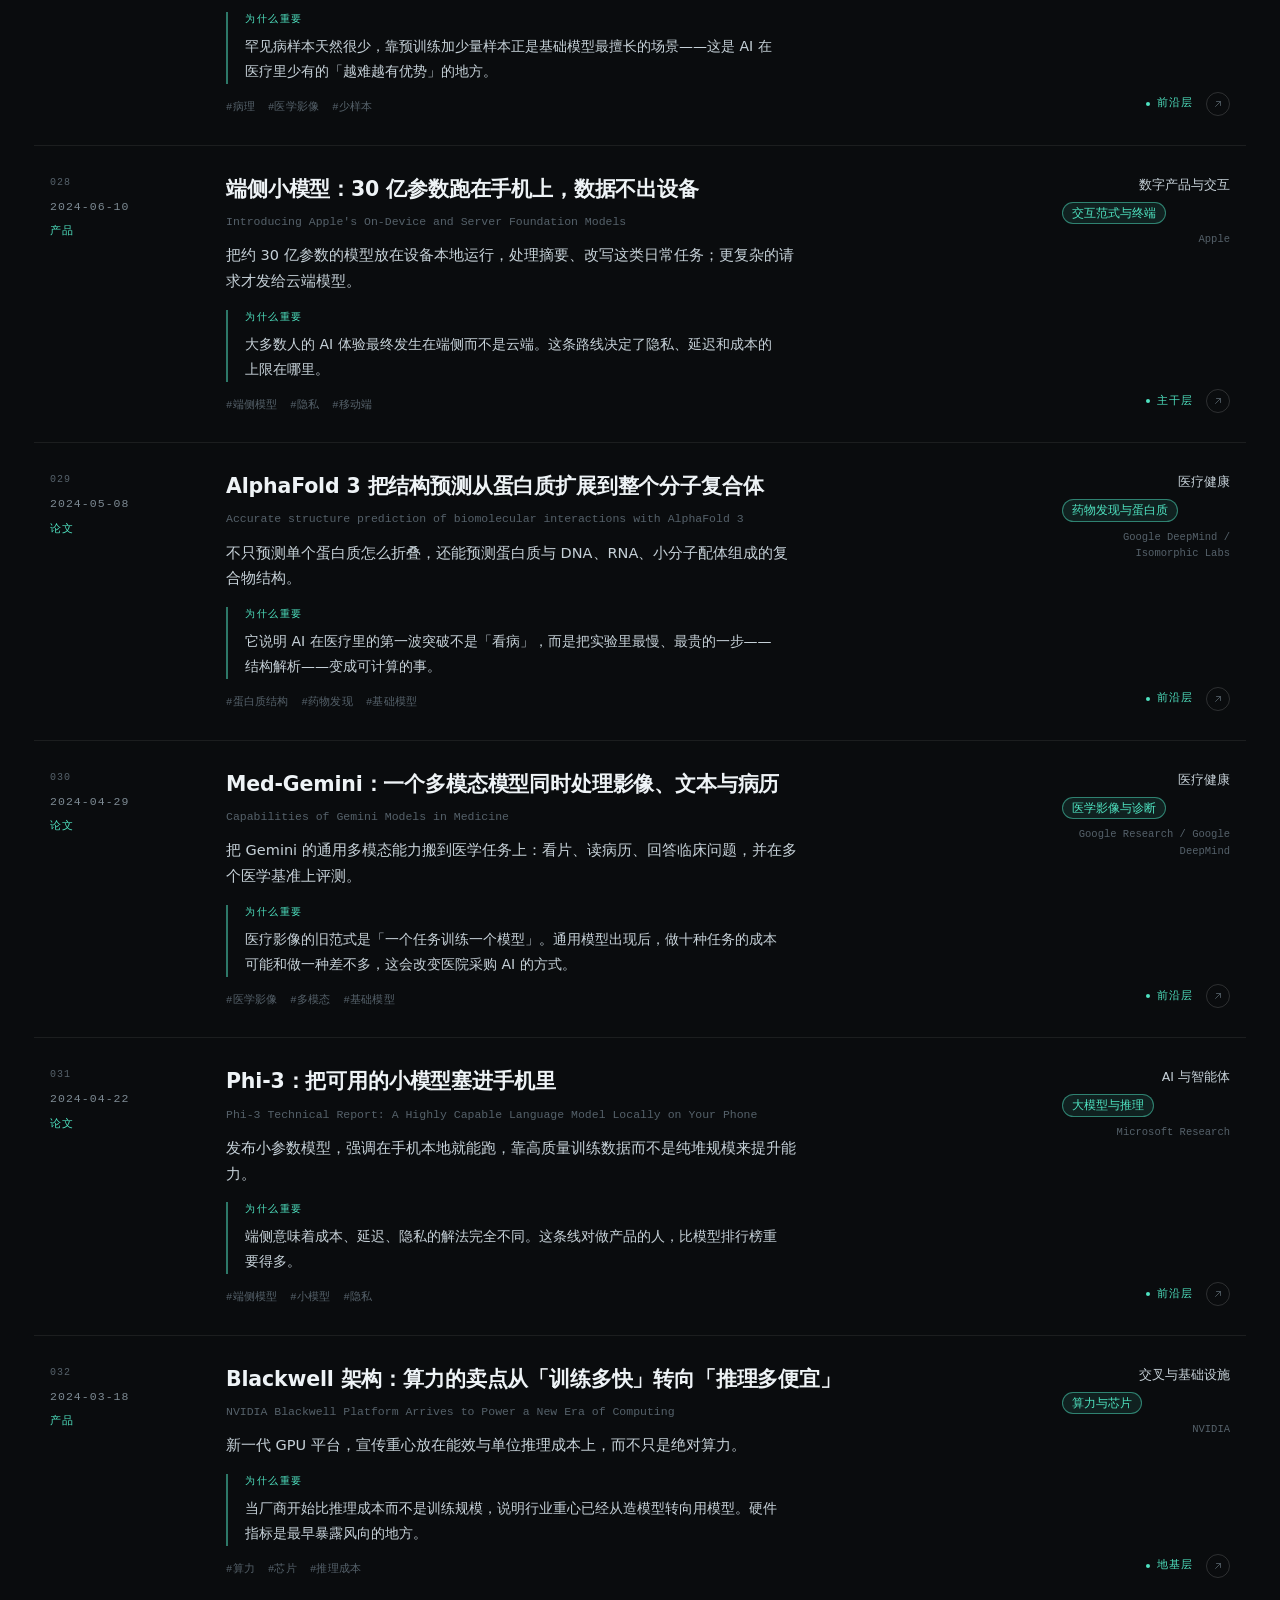
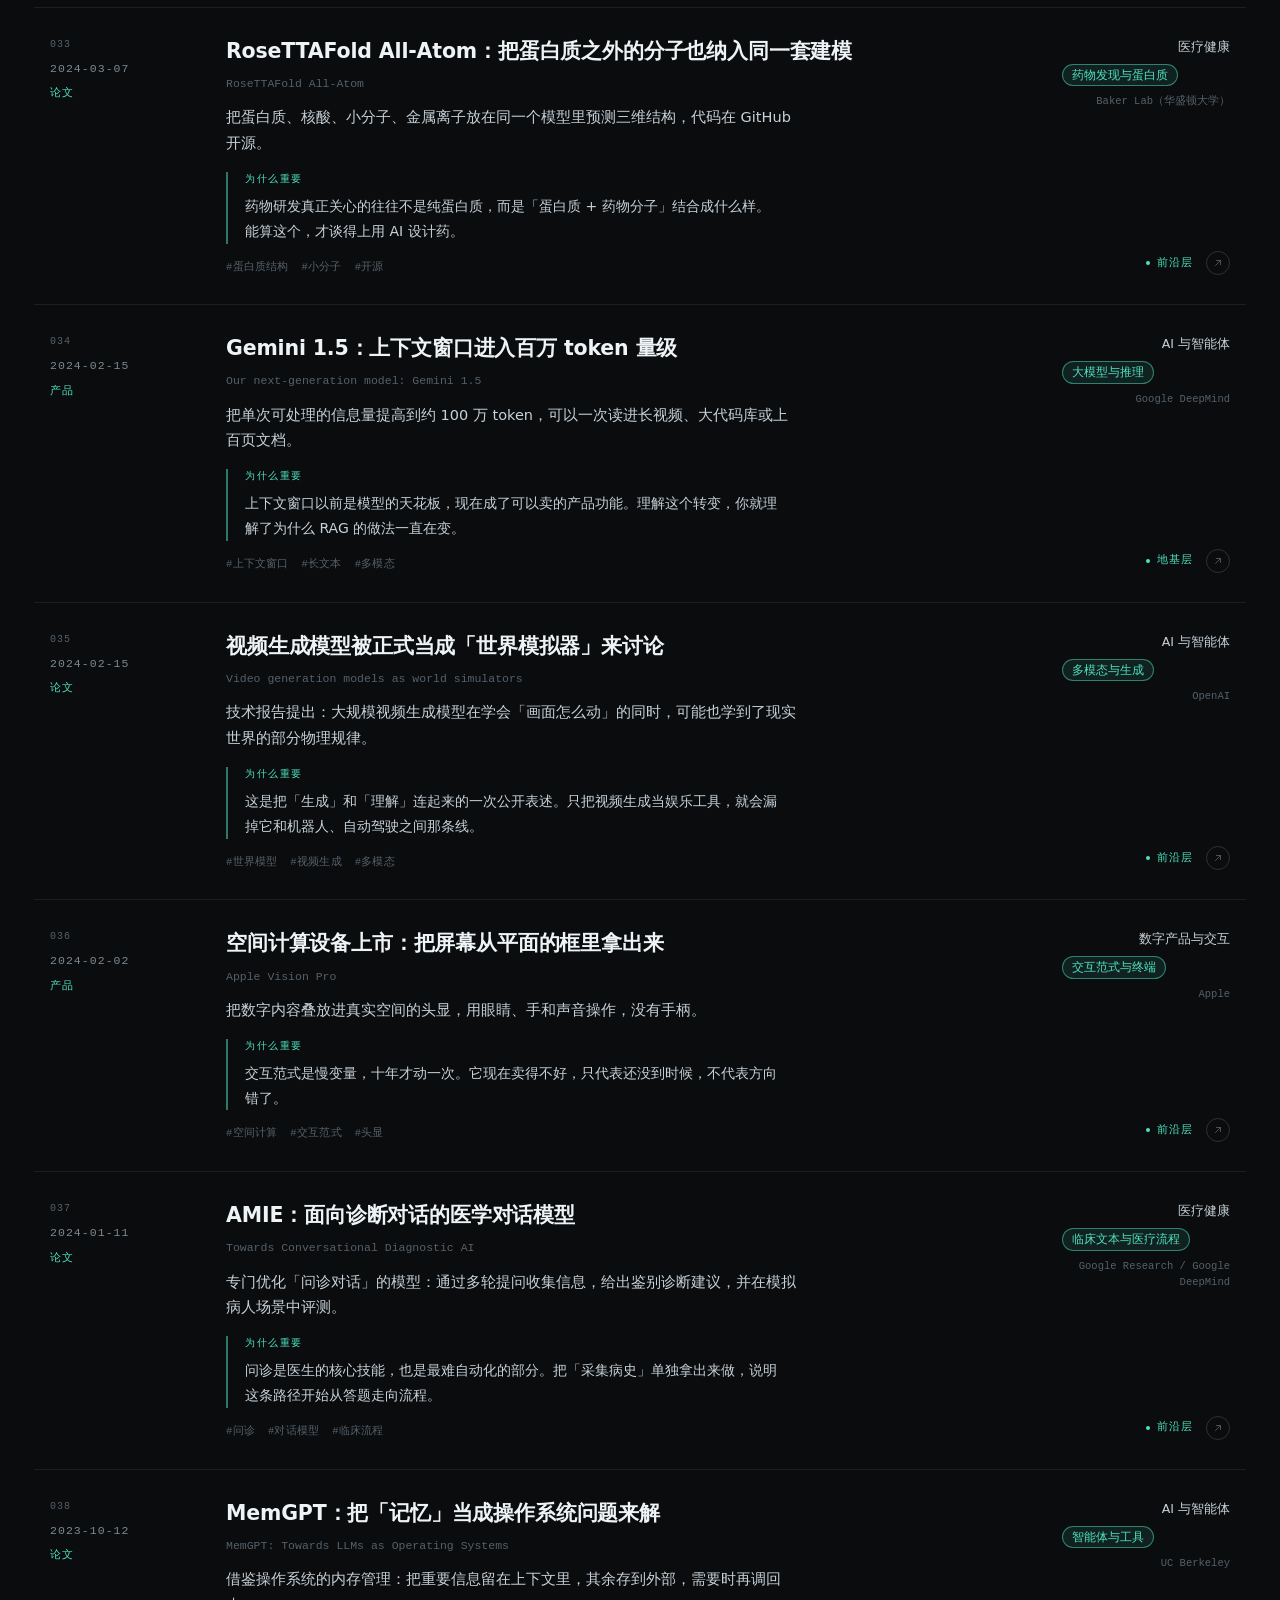
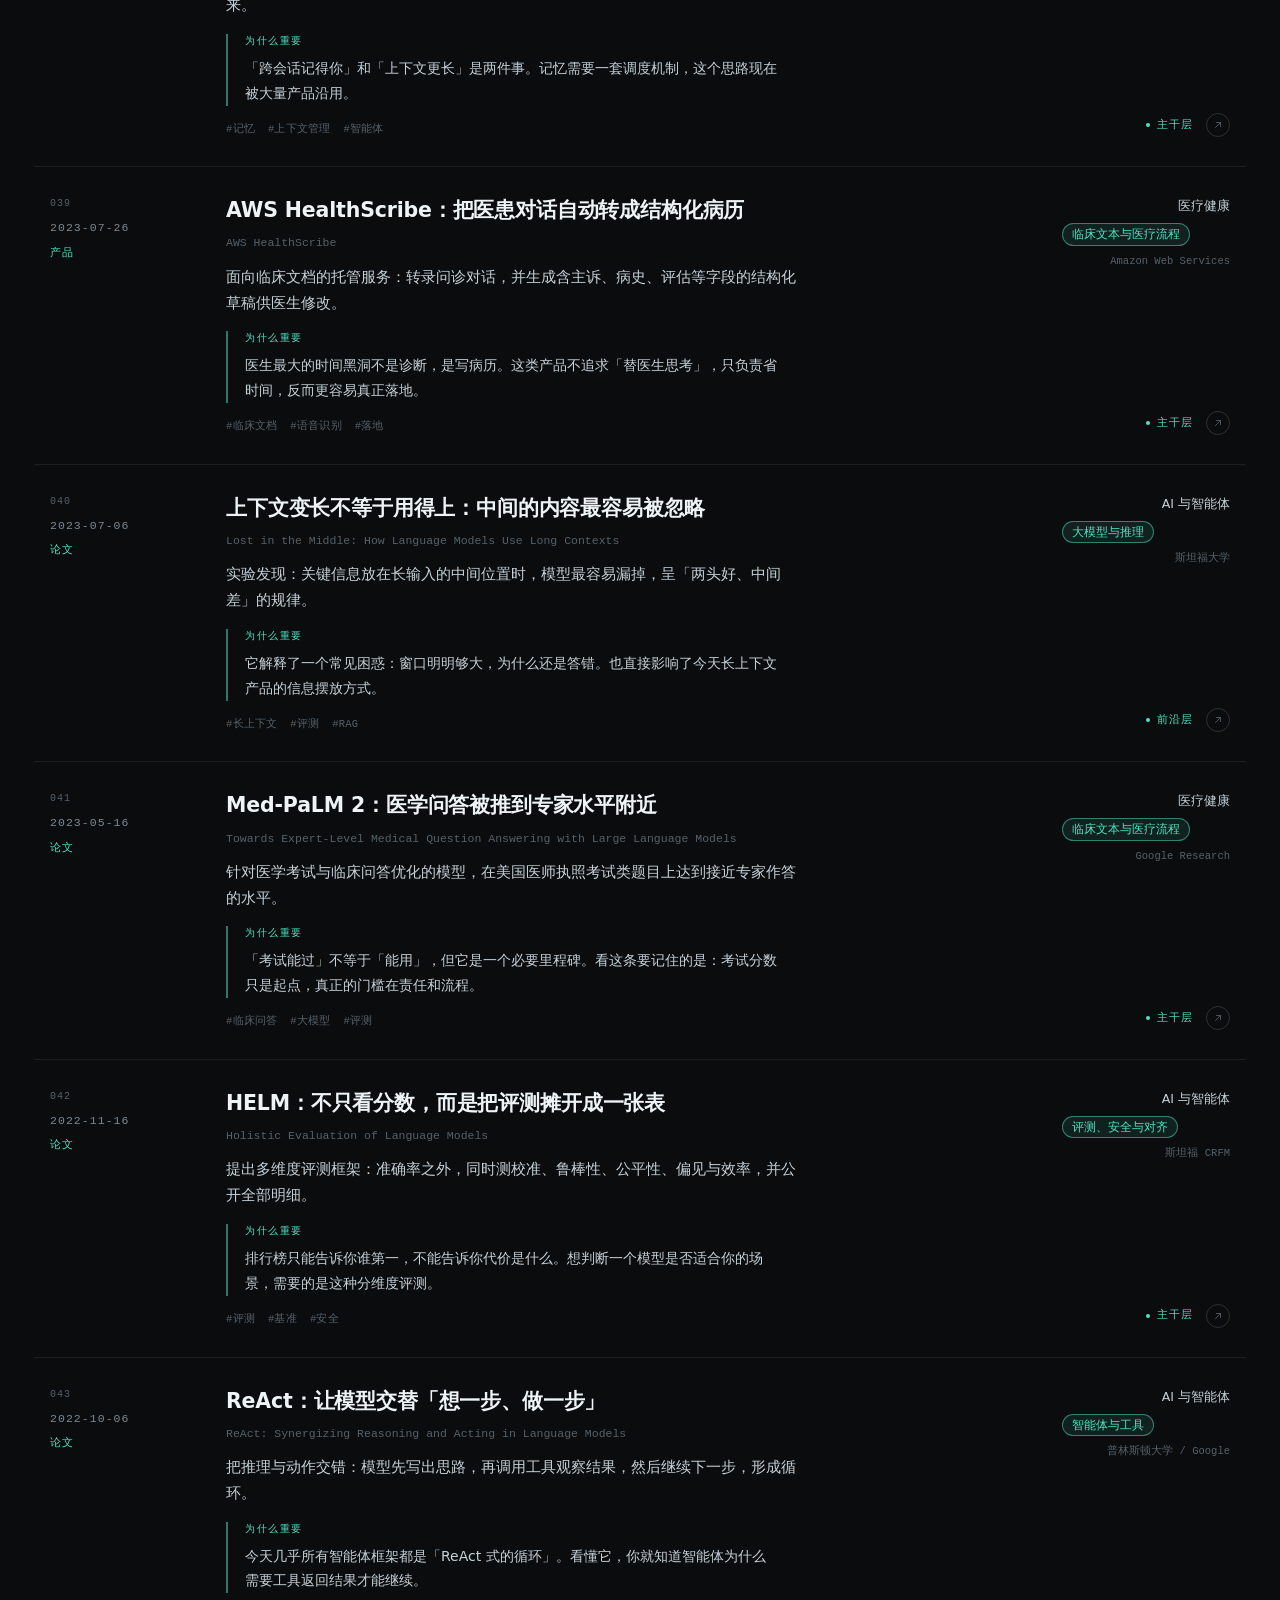
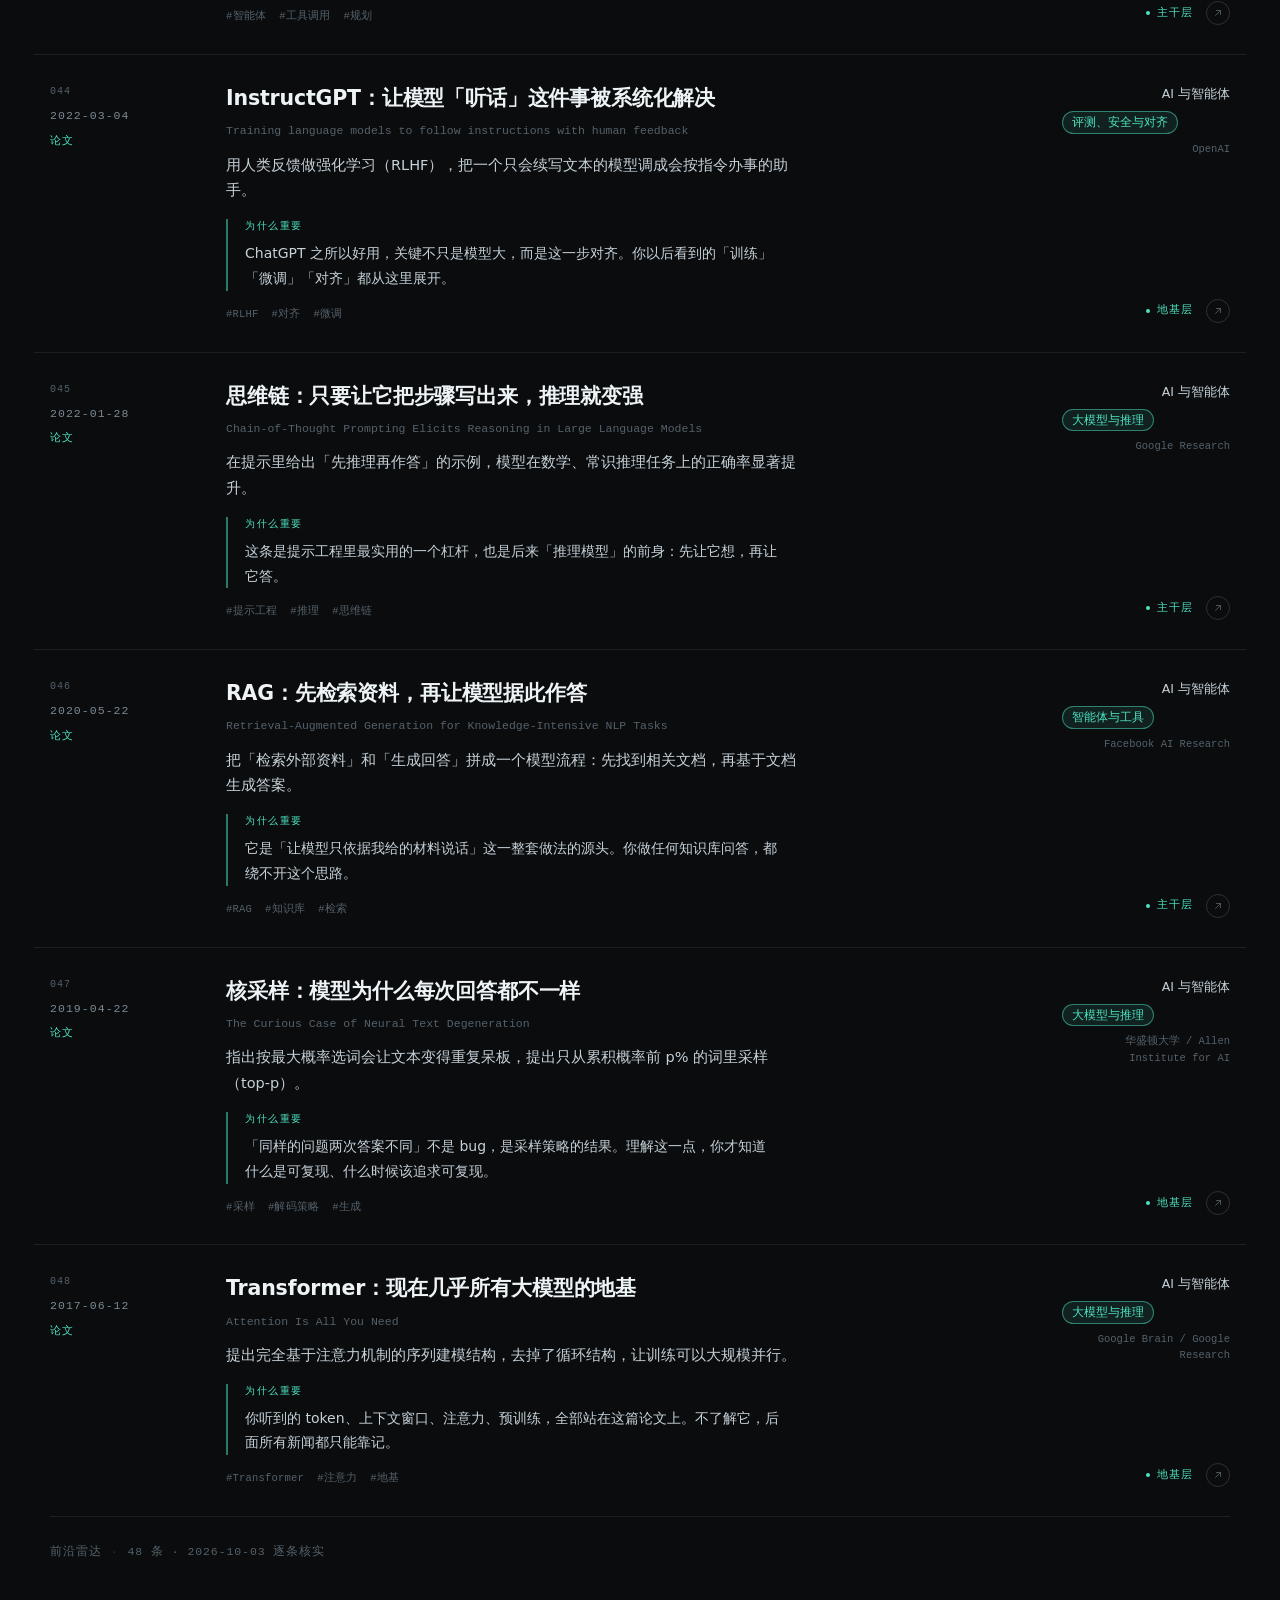
==== commit ce248754: "迭代 2：类别体系——15 个类别 + 每条内容归类 + 首页类别筛选 + 分类总览页 + 数据自检脚本" ====
--- a/index.html
+++ b/index.html
@@ -29,6 +29,7 @@
   <nav class="site-nav">
     <a class="is-current" href="index.html">雷达</a>
     <a href="daily.html">每日</a>
+    <a href="categories.html">分类</a>
     <a href="map.html">地图</a>
     <a href="about.html">关于</a>
   </nav>
@@ -81,6 +82,12 @@
       <div class="chips" id="typeChips"></div>
       <span class="result-count"><span id="resultCount">0</span> 条</span>
     </div>
+    <div class="filter-row">
+      <span class="filter-label">类别</span>
+      <div class="chips" id="categoryChips"></div>
+      <a class="filter-link" href="categories.html">分类总览 →</a>
+    </div>
+    <p class="filter-note" id="categorySummary"></p>
   </section>
 
   <section class="feed" id="feed" aria-live="polite"></section>
@@ -107,6 +114,7 @@
 </aside>
 
 <script src="data/items.js"></script>
+<script src="data/categories.js"></script>
 <script src="data/daily.js"></script>
 <script src="assets/daily.js"></script>
 <script src="assets/app.js"></script>
--- a/assets/style.css
+++ b/assets/style.css
@@ -1107,3 +1107,208 @@
   }
   .daily-summary { -webkit-line-clamp: 3; }
 }
+
+/* ---------- 类别 ---------- */
+
+.filter-link {
+  margin-left: auto;
+  font-size: 12.5px;
+  color: var(--accent);
+  white-space: nowrap;
+  border-bottom: 1px solid transparent;
+  transition: border-color 0.16s ease;
+}
+
+.filter-link:hover { border-color: var(--accent-soft); }
+
+.filter-note {
+  margin: 10px 0 0;
+  font-size: 12.5px;
+  line-height: 1.6;
+  color: var(--faint);
+  min-height: 1px;
+}
+
+.side-category {
+  align-self: flex-start;
+  font-size: 11.5px;
+  color: var(--accent);
+  border: 1px solid var(--accent-soft);
+  background: var(--accent-wash);
+  border-radius: 999px;
+  padding: 1px 9px;
+  white-space: nowrap;
+}
+
+.panel-cat-line {
+  margin: 0;
+  font-size: 14px;
+  line-height: 1.8;
+  color: var(--text);
+}
+
+.panel-cat-line strong { color: var(--accent); }
+
+.panel-cat-link {
+  color: var(--accent);
+  border-bottom: 1px solid var(--accent-soft);
+  white-space: nowrap;
+}
+
+.daily-category {
+  font-family: var(--font-mono);
+  font-size: 10px;
+  letter-spacing: 0.06em;
+  color: var(--text);
+  border-bottom: 1px solid var(--line-strong);
+}
+
+/* ---------- 分类总览页 ---------- */
+
+.cat-domain {
+  border-top: 1px solid var(--line-strong);
+  padding: 34px 0 40px;
+}
+
+.cat-domain-head {
+  display: flex;
+  align-items: baseline;
+  justify-content: space-between;
+  gap: 18px;
+  margin-bottom: 22px;
+}
+
+.cat-domain-head h2 {
+  margin: 0;
+  font-family: var(--title-font);
+  font-weight: var(--title-weight);
+  font-size: 24px;
+  letter-spacing: var(--title-track);
+  color: var(--text-strong);
+}
+
+.cat-domain-count {
+  font-family: var(--font-mono);
+  font-size: 10.5px;
+  letter-spacing: 0.08em;
+  color: var(--faint);
+}
+
+.cat-grid {
+  display: grid;
+  grid-template-columns: repeat(auto-fill, minmax(320px, 1fr));
+  gap: 18px;
+}
+
+.cat-card {
+  border: 1px solid var(--line);
+  border-radius: 8px;
+  padding: 18px 20px 16px;
+  background: var(--surface);
+  display: flex;
+  flex-direction: column;
+  gap: 10px;
+  scroll-margin-top: 90px;
+}
+
+.cat-card.is-target {
+  border-color: var(--accent-soft);
+  box-shadow: 0 0 0 1px var(--accent-soft);
+}
+
+.cat-card-head {
+  display: flex;
+  align-items: baseline;
+  justify-content: space-between;
+  gap: 14px;
+}
+
+.cat-card-title {
+  margin: 0;
+  font-size: 16.5px;
+  font-weight: 600;
+  color: var(--text-strong);
+}
+
+.cat-card-count {
+  font-family: var(--font-mono);
+  font-size: 10.5px;
+  letter-spacing: 0.08em;
+  color: var(--accent);
+  white-space: nowrap;
+}
+
+.cat-card-desc {
+  margin: 0;
+  font-size: 13px;
+  line-height: 1.7;
+  color: var(--muted);
+}
+
+.cat-card-meta {
+  display: flex;
+  align-items: baseline;
+  justify-content: space-between;
+  gap: 12px;
+  margin: 0;
+  font-family: var(--font-mono);
+  font-size: 10.5px;
+  letter-spacing: 0.06em;
+  color: var(--faint);
+}
+
+.cat-card-all { color: var(--accent); border-bottom: 1px solid transparent; }
+.cat-card-all:hover { border-color: var(--accent-soft); }
+
+.cat-card-items {
+  list-style: none;
+  margin: 2px 0 0;
+  padding: 12px 0 0;
+  border-top: 1px solid var(--line);
+  display: flex;
+  flex-direction: column;
+  gap: 8px;
+}
+
+.cat-card-items li {
+  display: flex;
+  align-items: baseline;
+  justify-content: space-between;
+  gap: 12px;
+}
+
+.cat-card-items a {
+  font-size: 13.5px;
+  line-height: 1.55;
+  color: var(--text);
+  transition: color 0.16s ease;
+}
+
+.cat-card-items a:hover { color: var(--accent); }
+
+.cat-card-date {
+  font-family: var(--font-mono);
+  font-size: 10px;
+  color: var(--faint);
+  white-space: nowrap;
+}
+
+.cat-card-empty {
+  margin: 0;
+  padding-top: 12px;
+  border-top: 1px solid var(--line);
+  font-size: 12.5px;
+  color: var(--faint);
+}
+
+@media (max-width: 940px) {
+  .cat-grid { grid-template-columns: minmax(0, 1fr); }
+  .filter-link { margin-left: 0; order: 9; }
+}
+
+/* 5 个导航项在窄屏要收得住 */
+@media (max-width: 720px) {
+  .site-nav { gap: 16px; }
+  .site-nav a { font-size: 12.5px; letter-spacing: 0.02em; }
+  .brand-name { display: none; }
+}
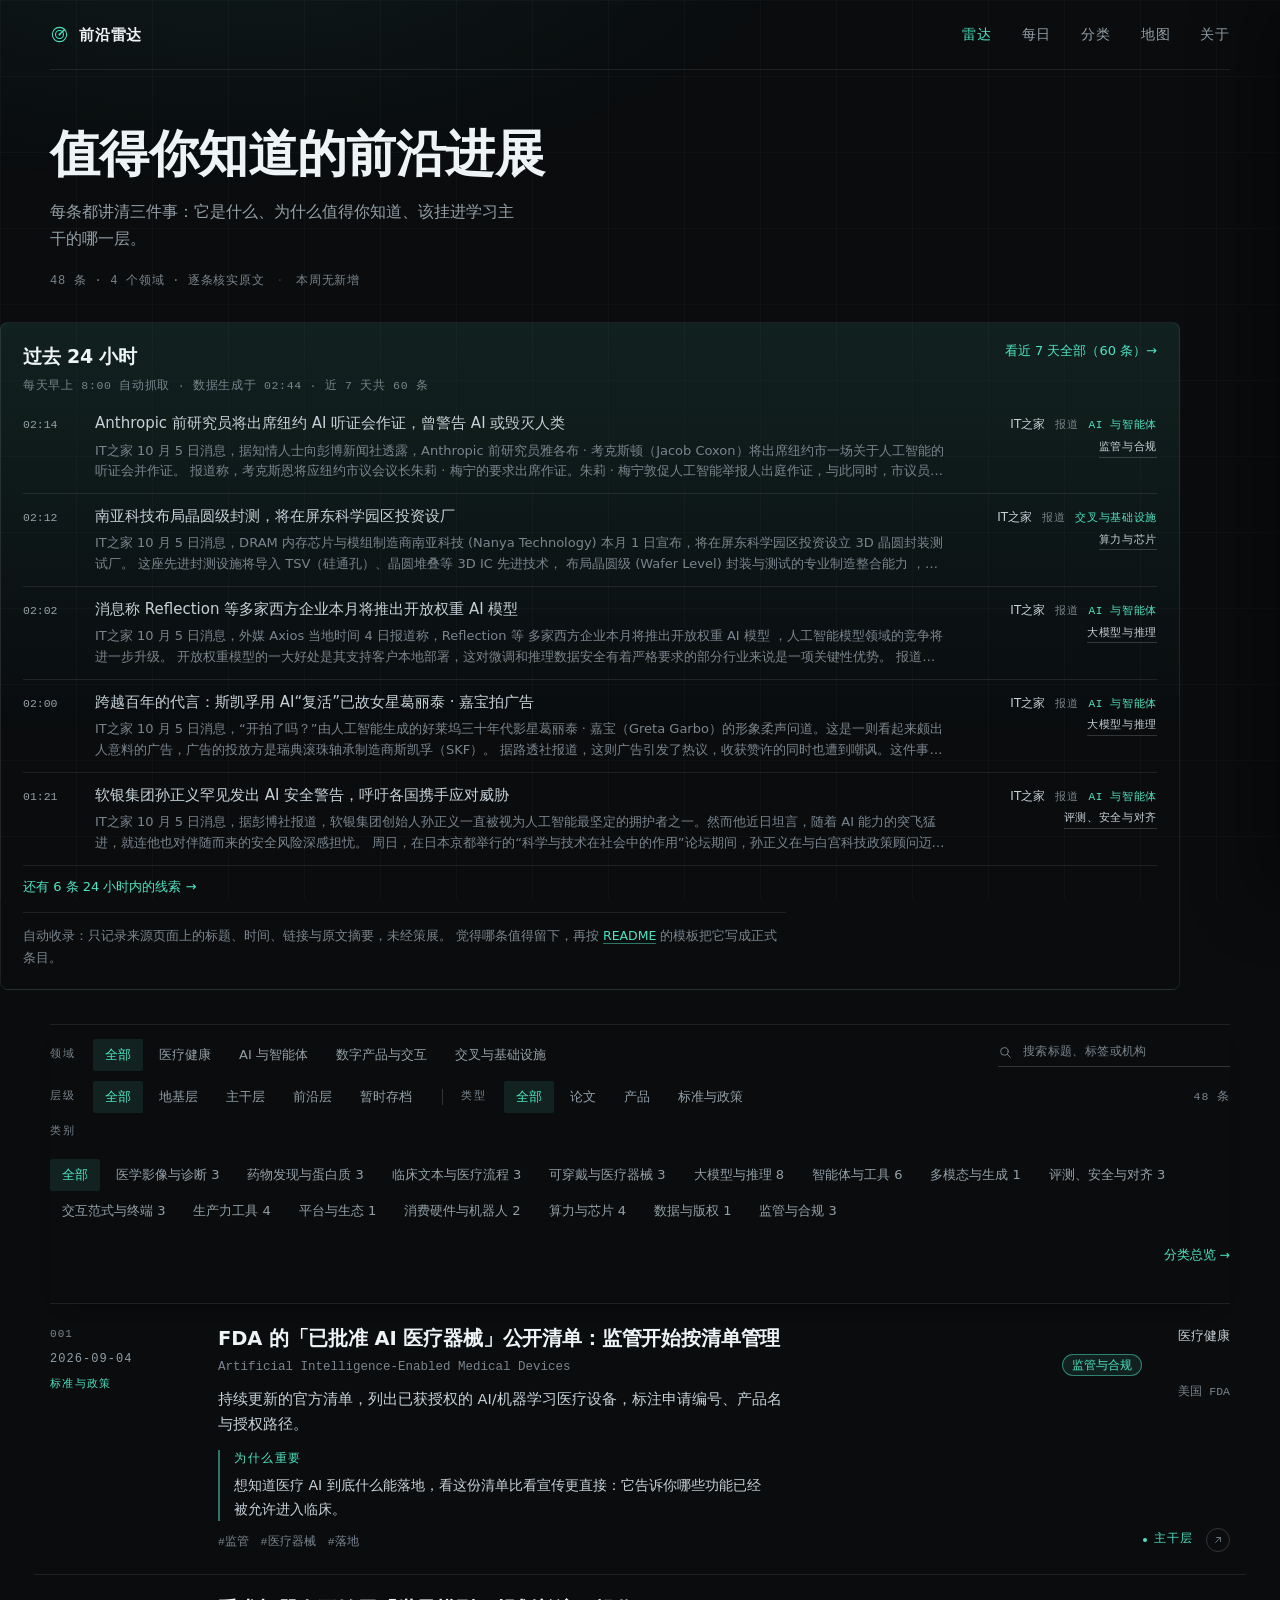
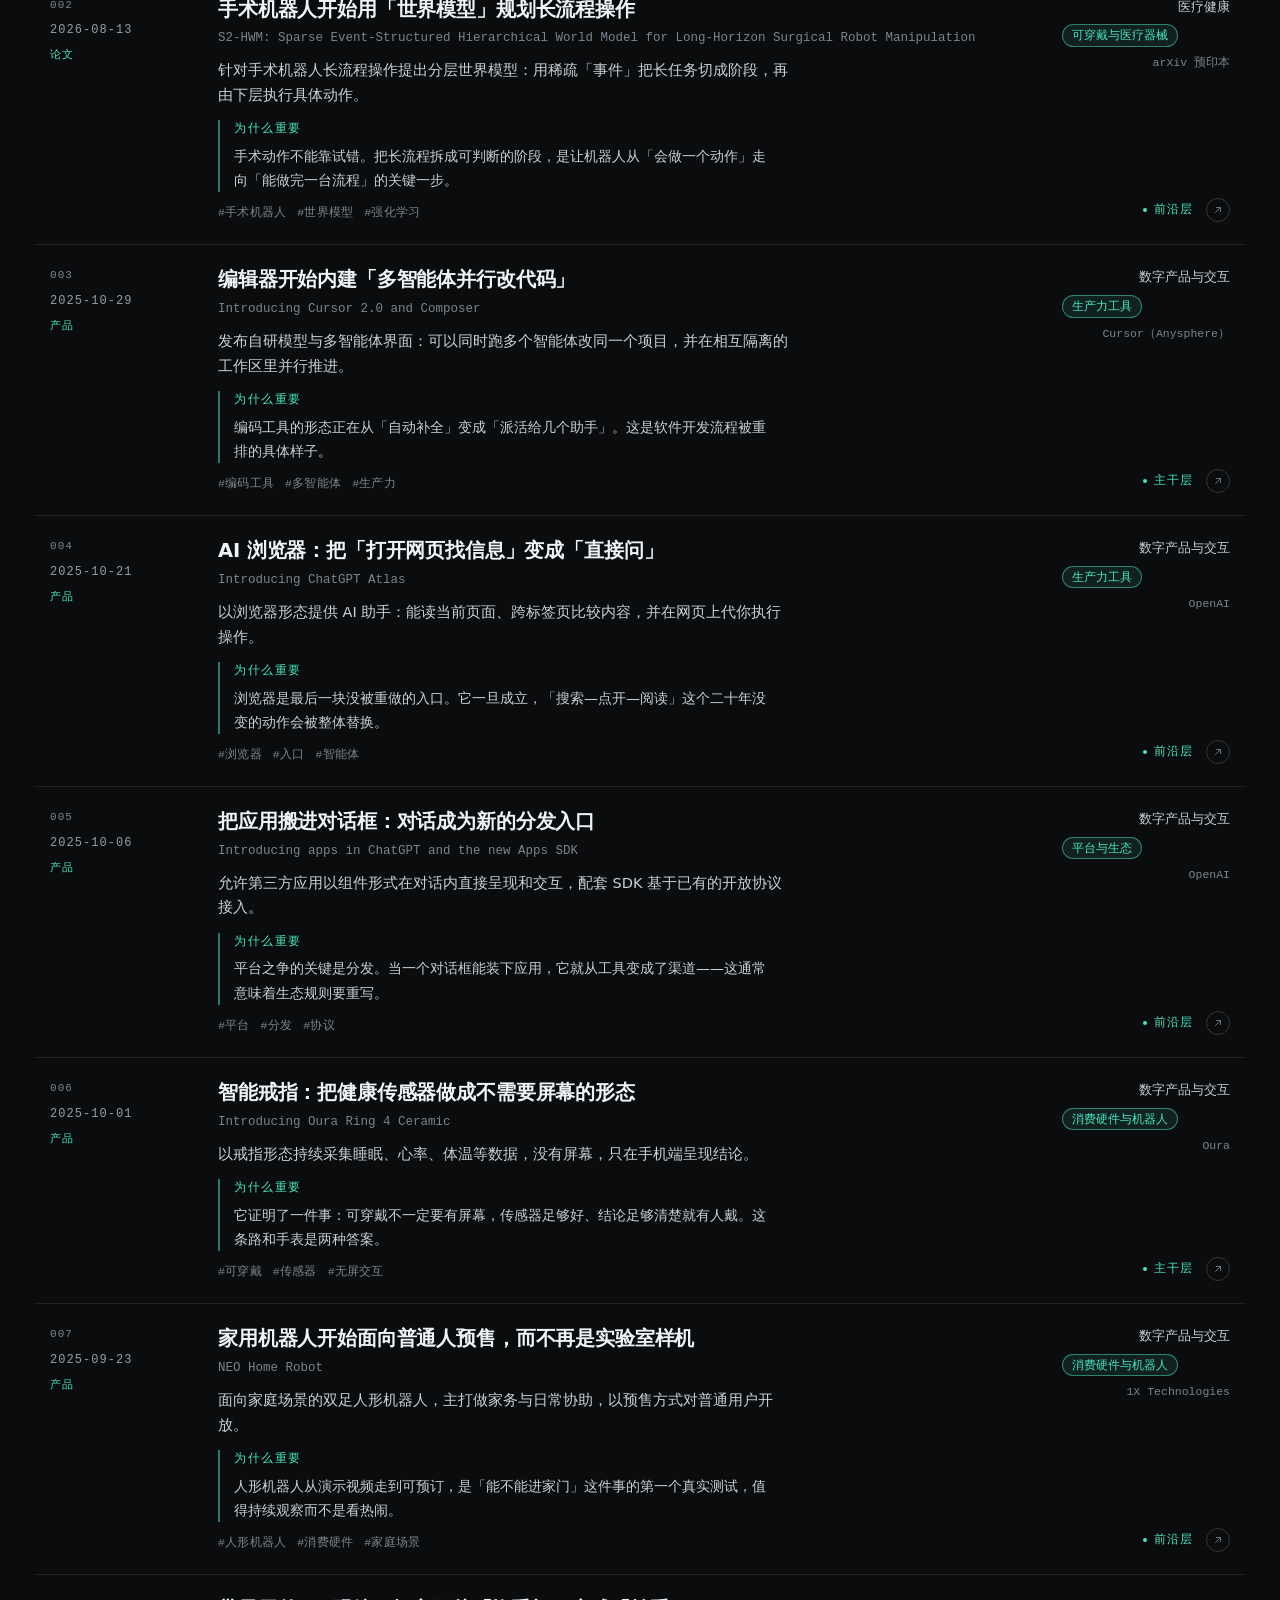
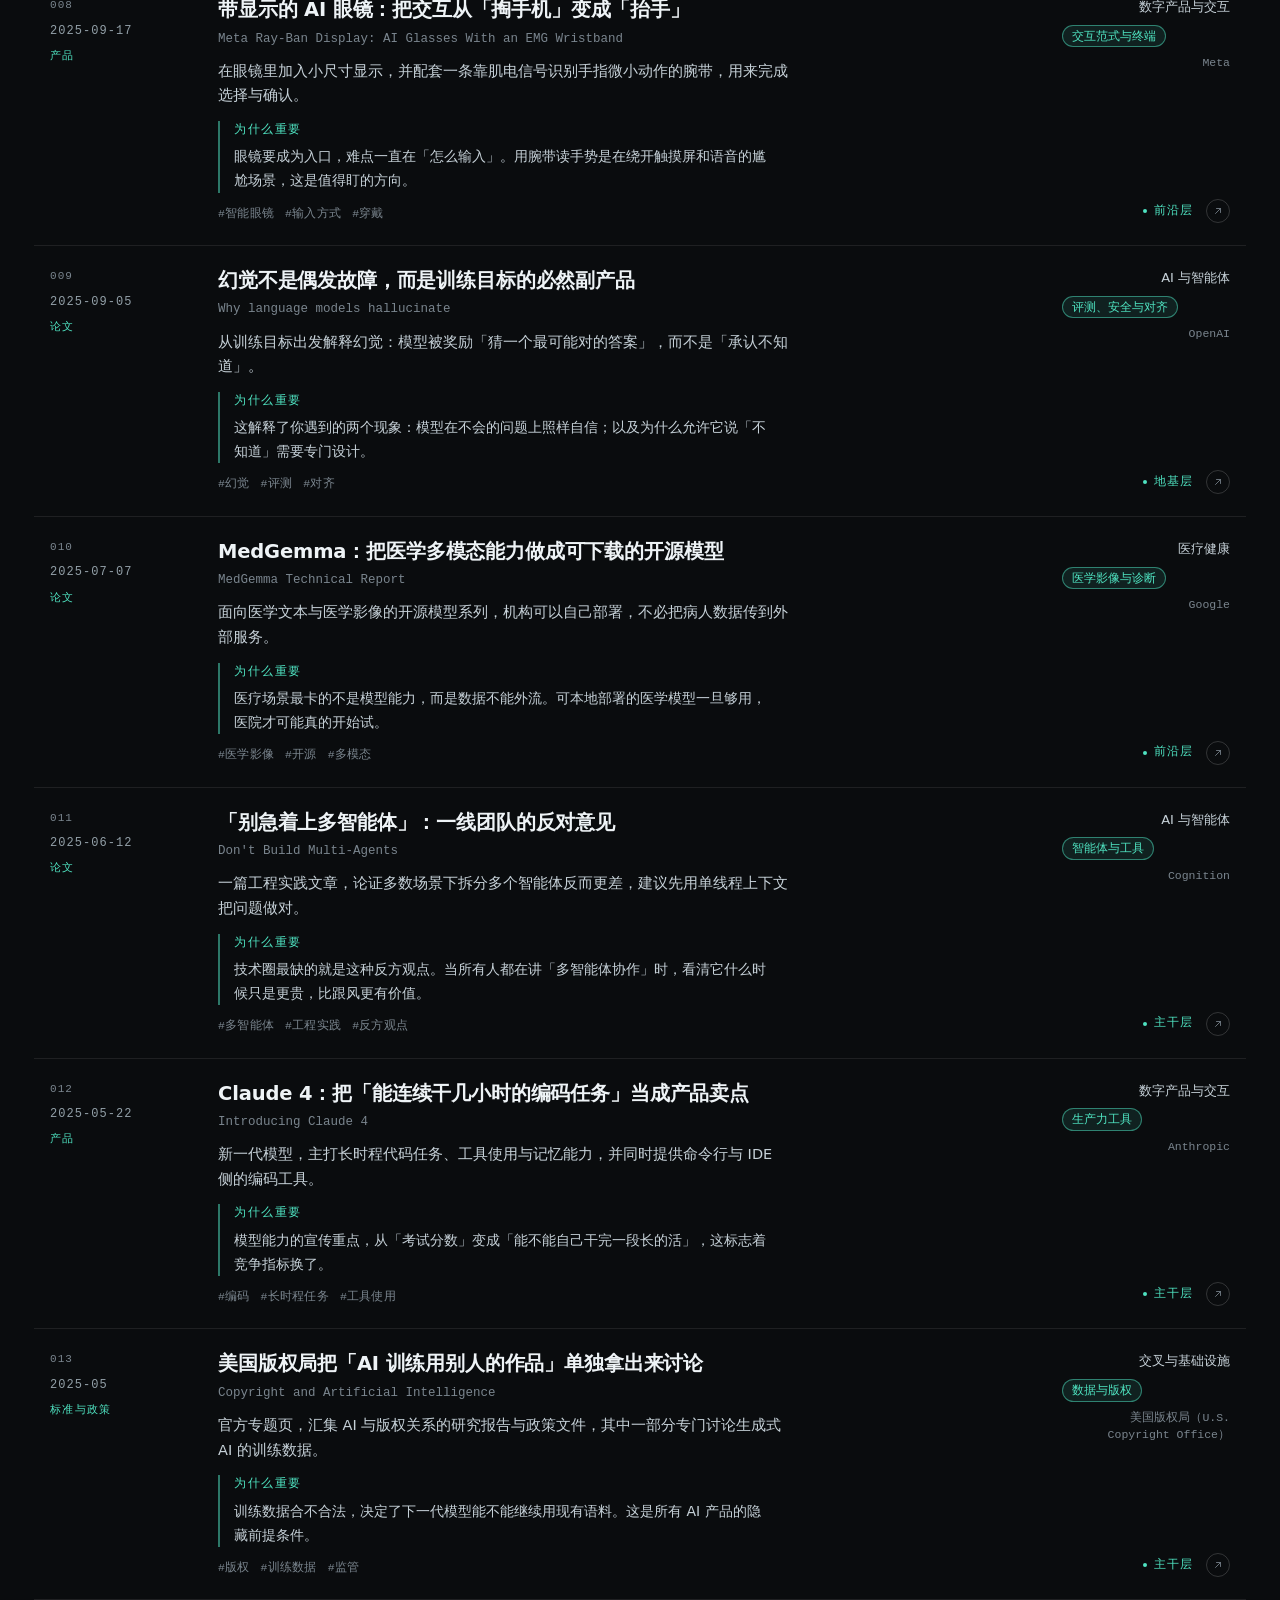
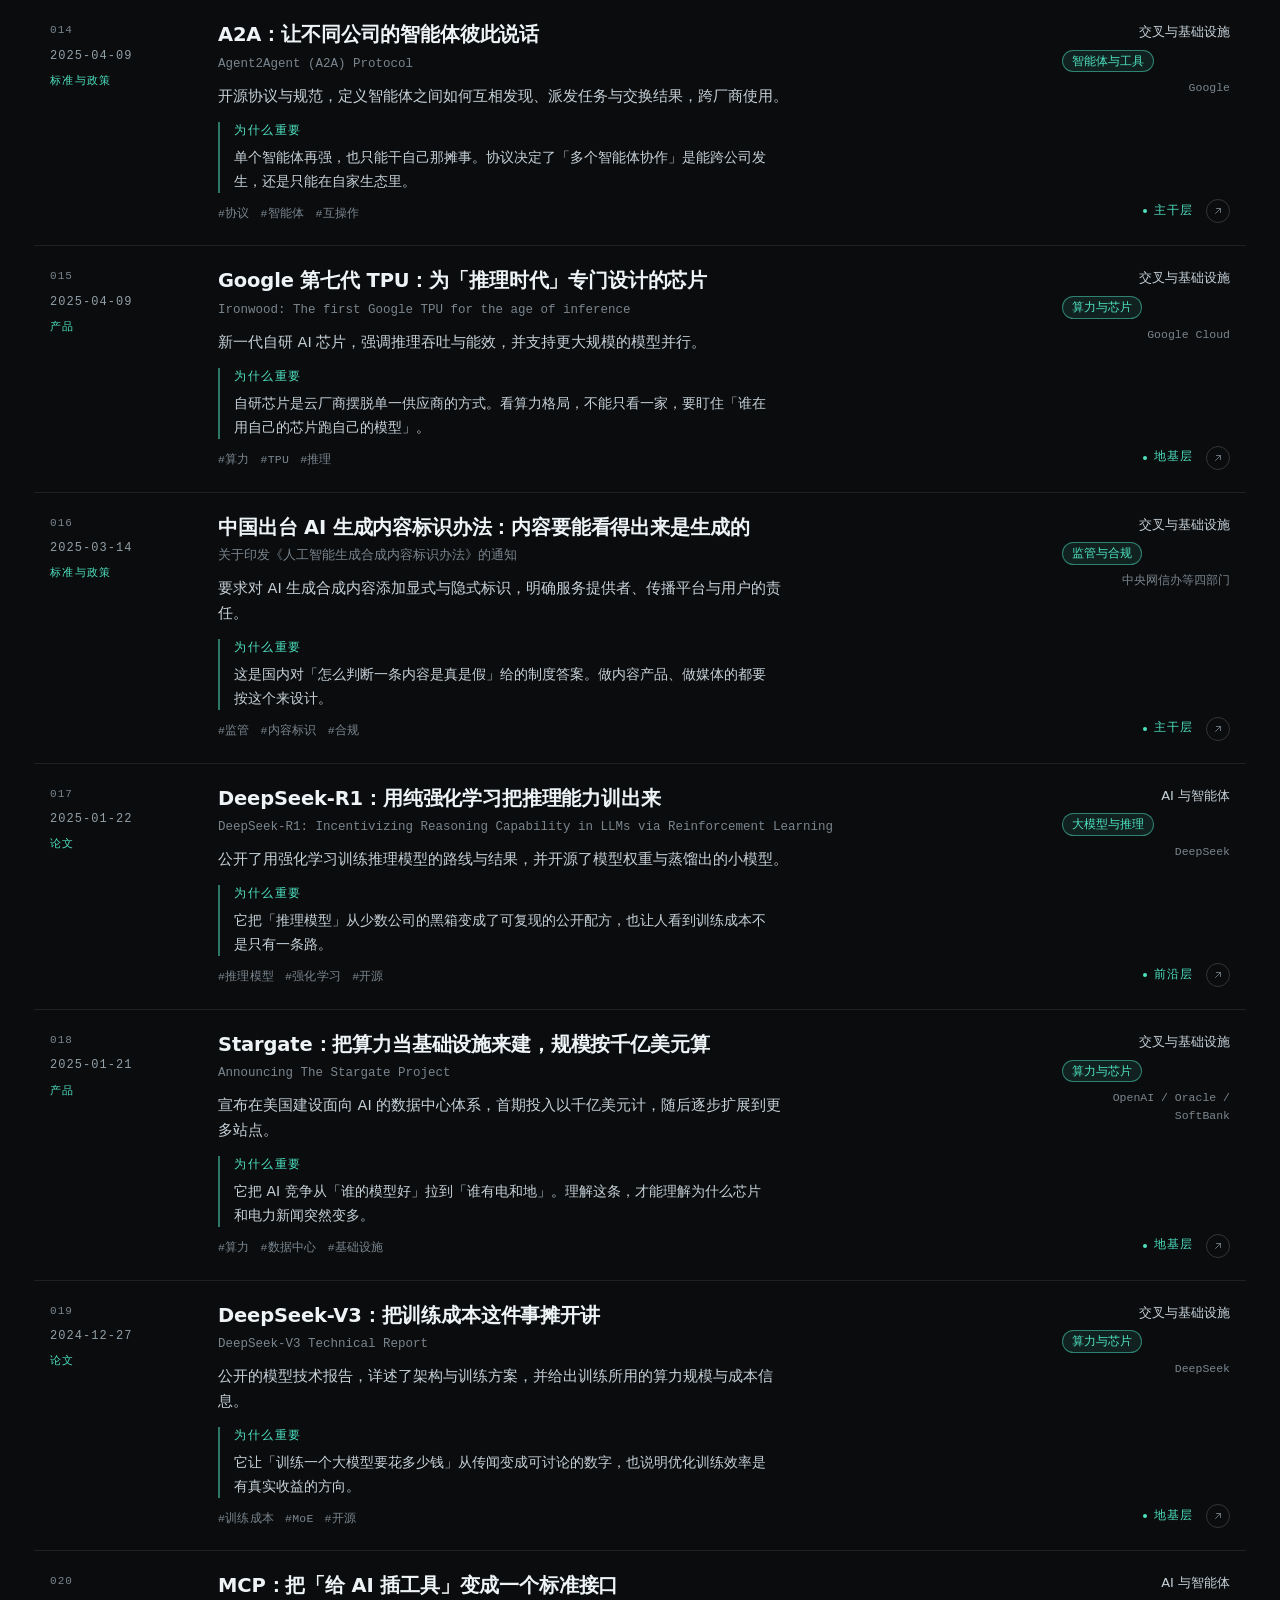
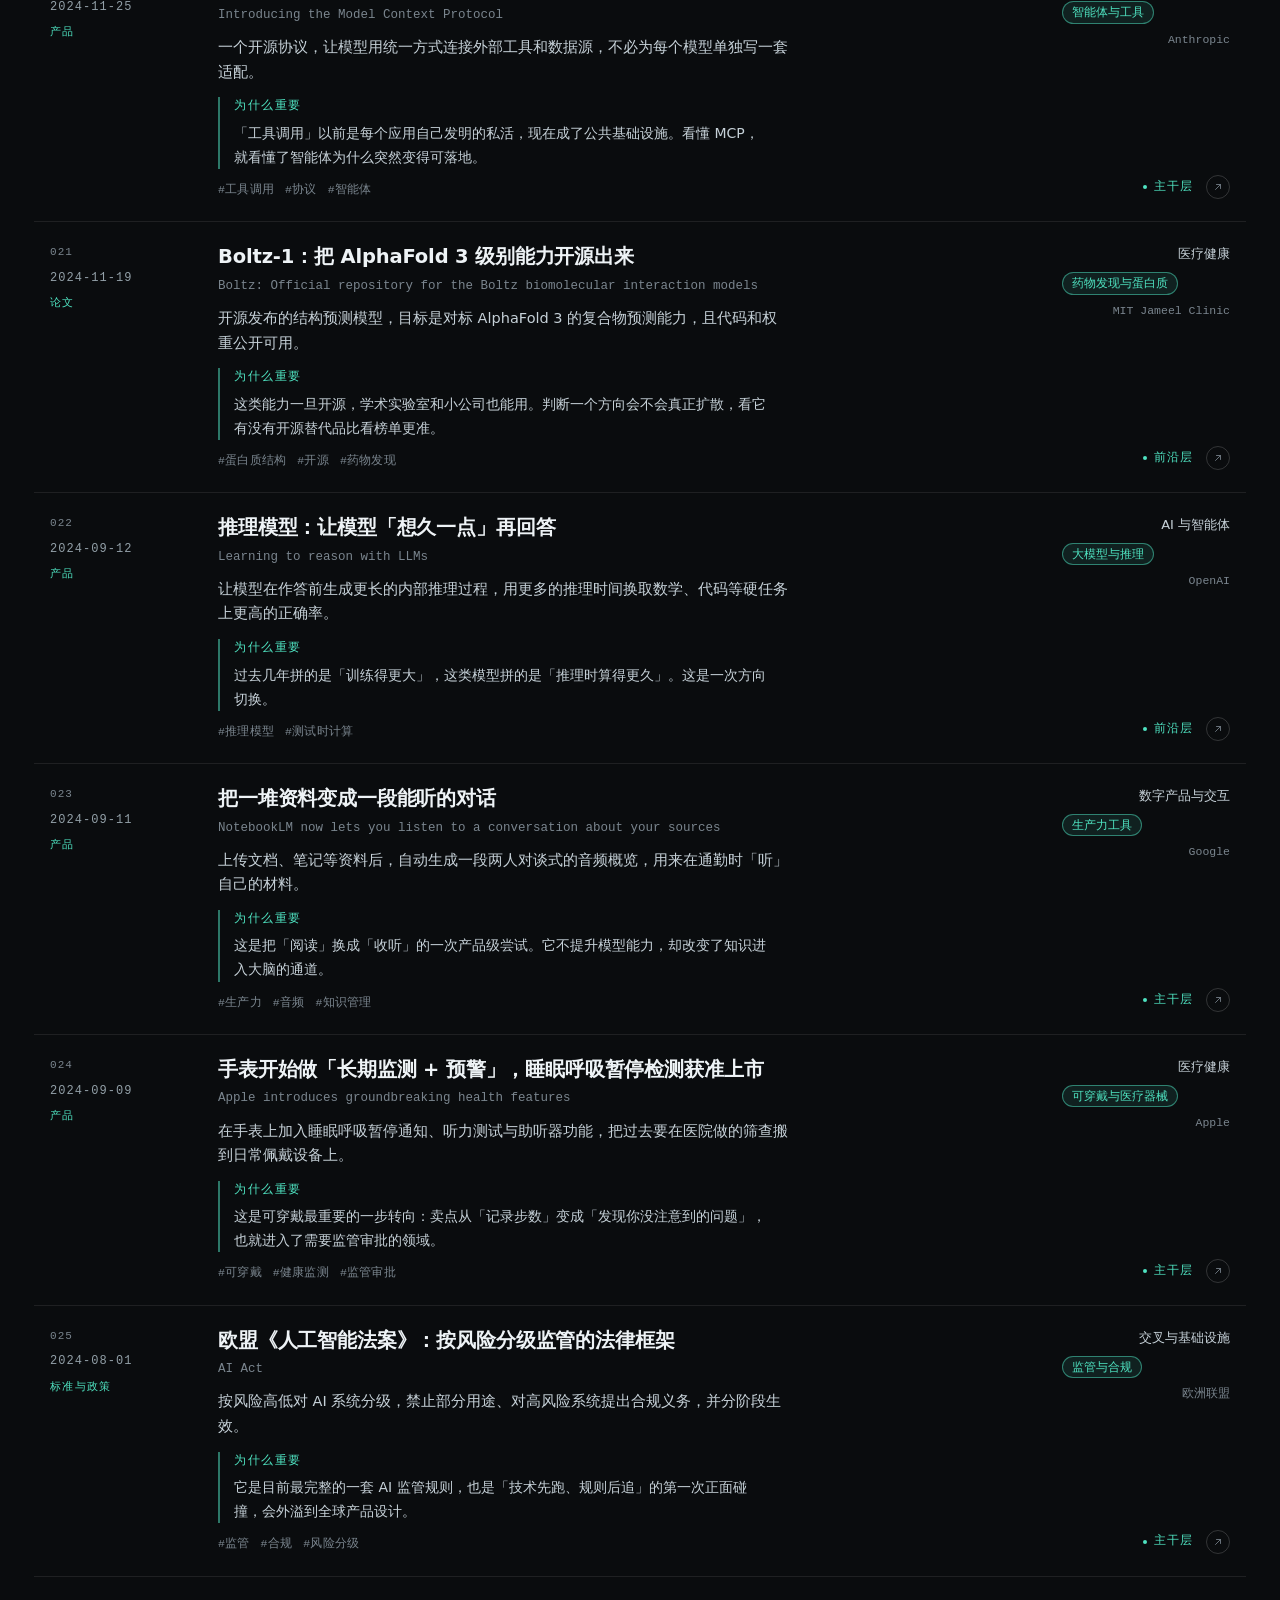
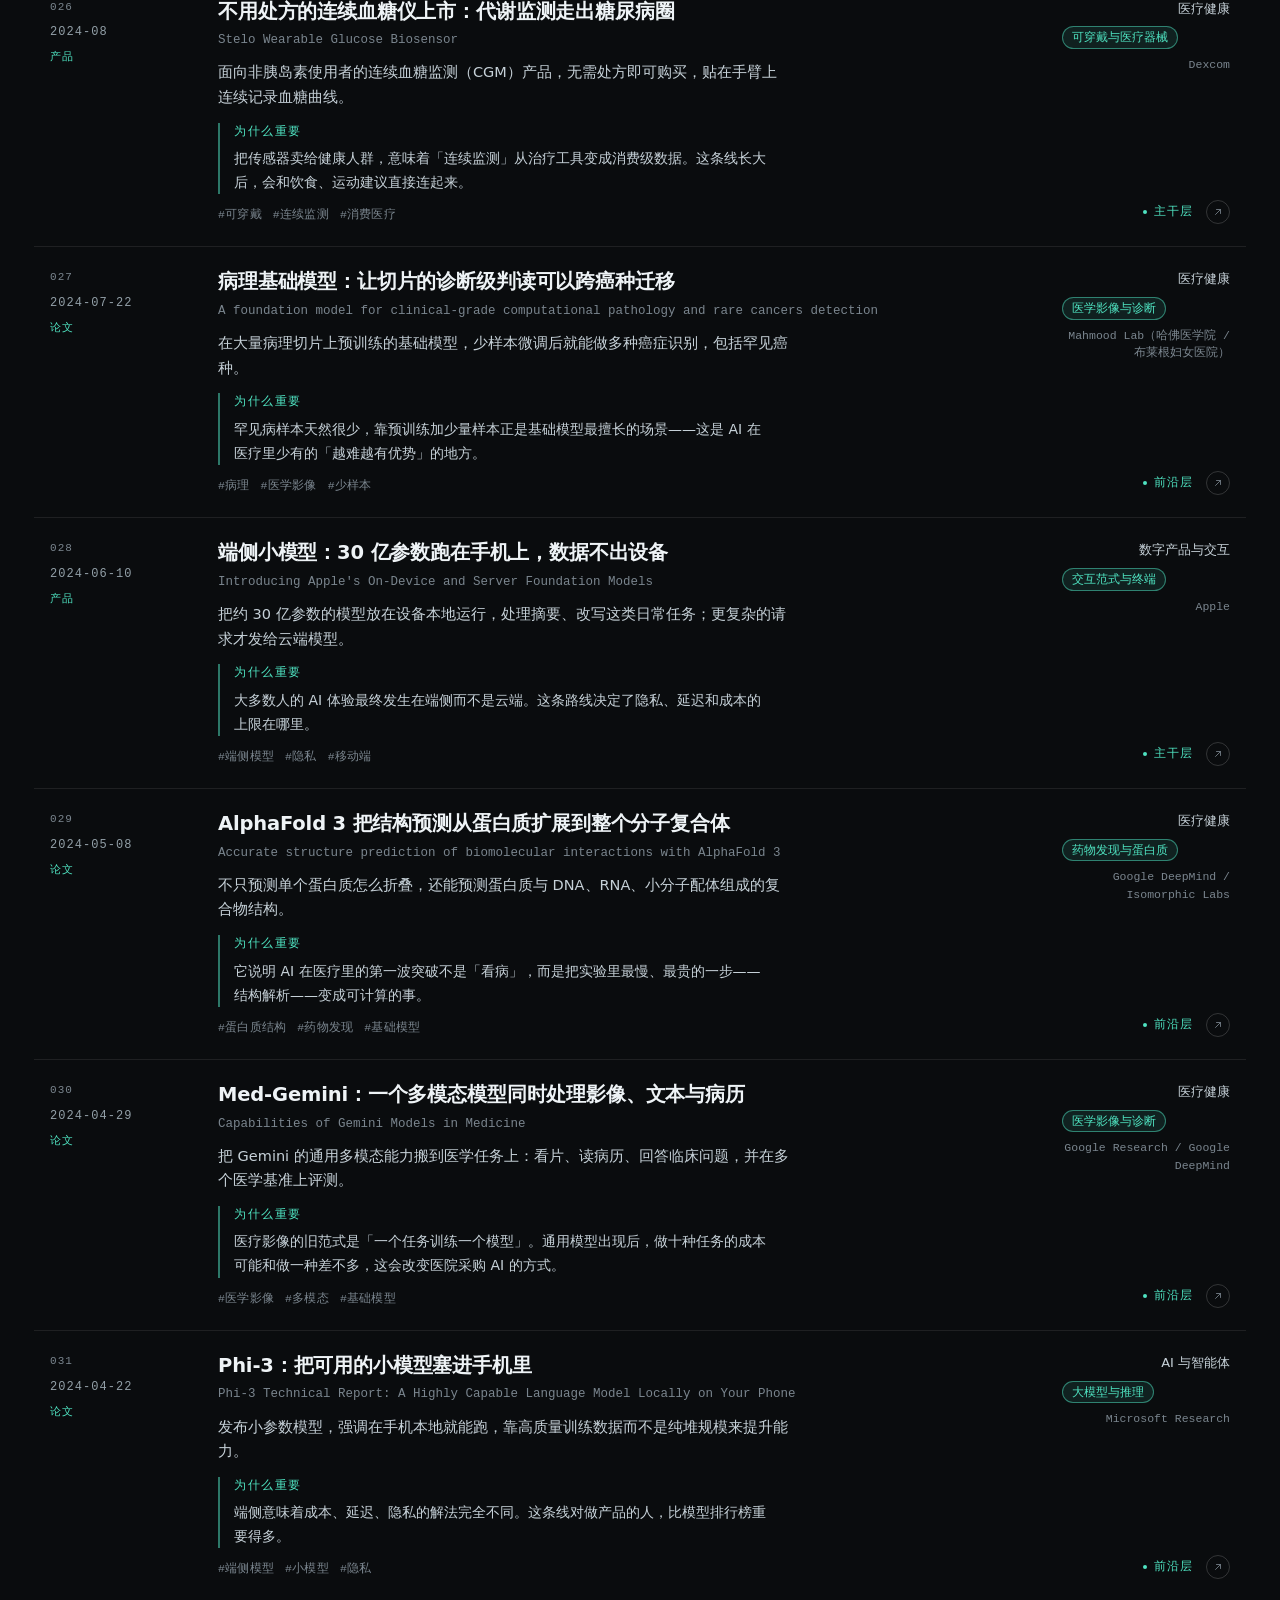
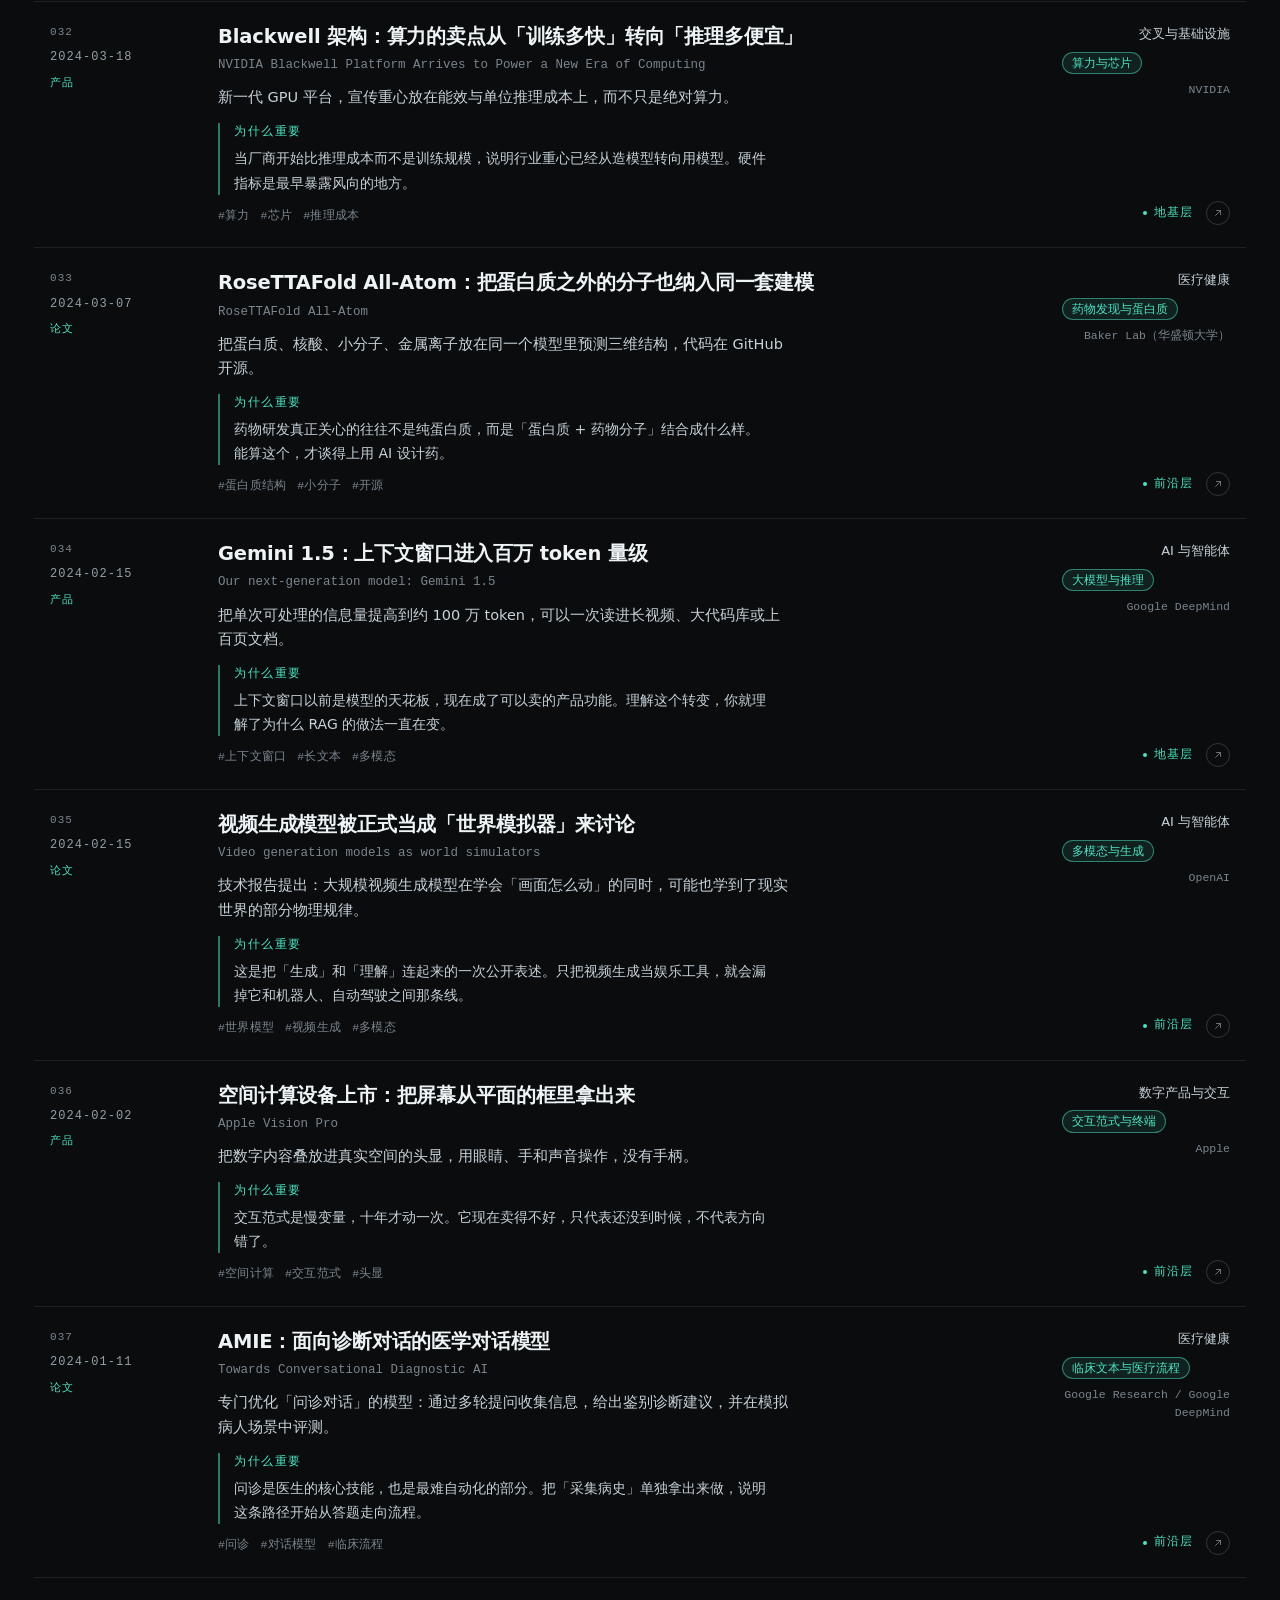
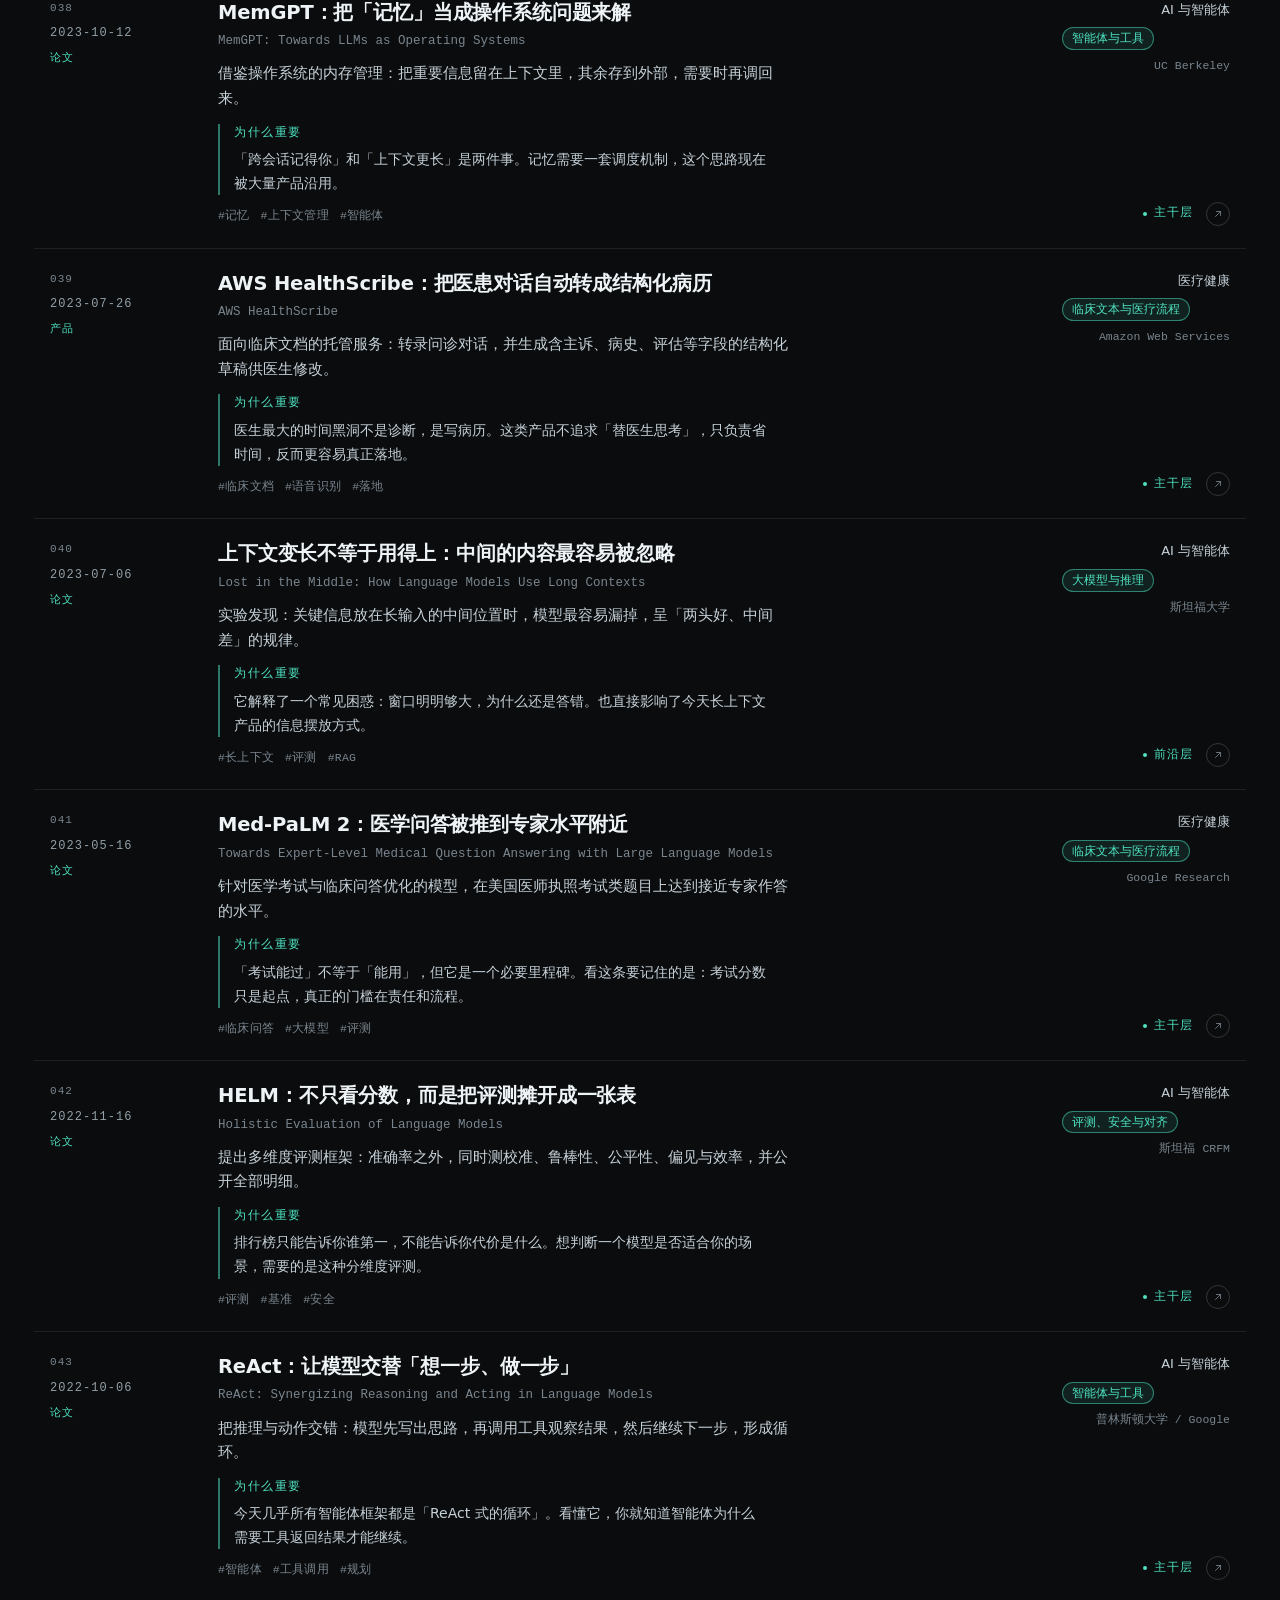
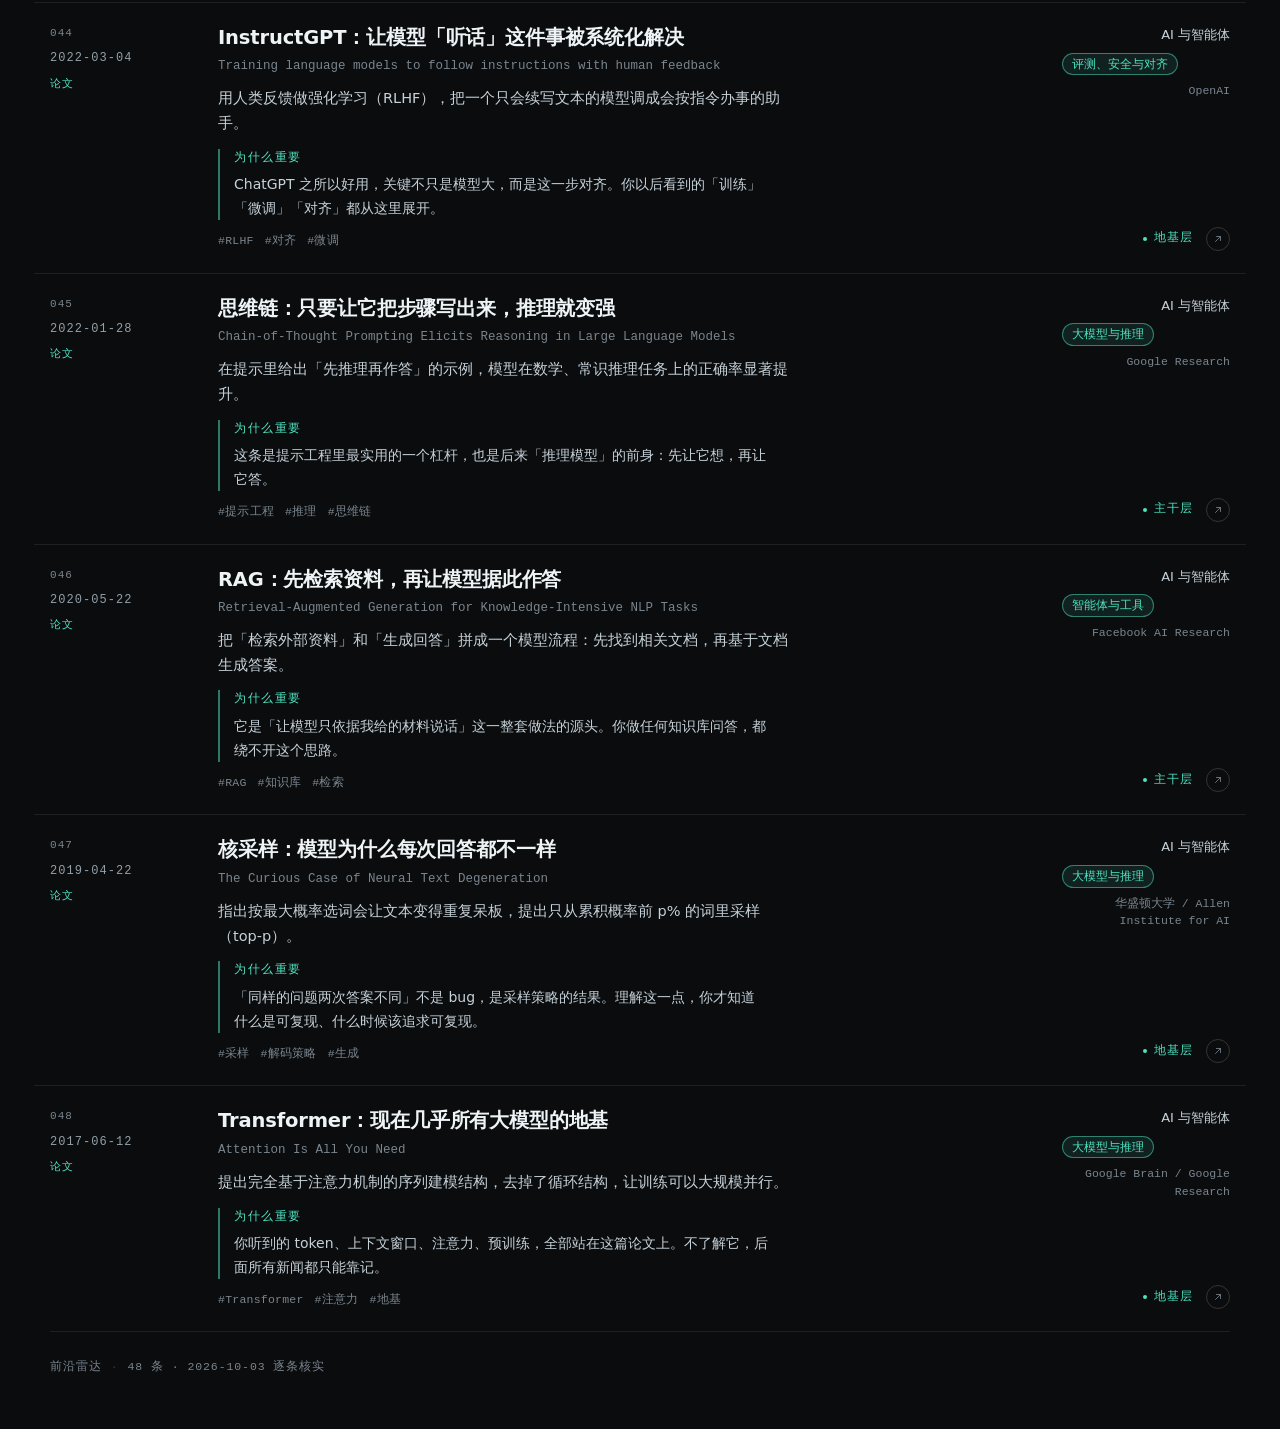
==== commit 3677557b: "视觉优化：对比度全部过 AA、字号下限提到 11px、首页密度收紧（桌面首屏 1819→1304px / 手机 2934→1339px）、筛选栏吸顶、手机筛选改横向滑动、悬停与抽屉细节" ====
--- a/index.html
+++ b/index.html
@@ -96,7 +96,7 @@
 
 <footer class="site-foot">
   <span>前沿雷达</span>
-  <span class="foot-dot">·</span>
+  <span class="foot-dot" aria-hidden="true">·</span>
   <span><span id="footCount">—</span> 条 · 2026-10-03 逐条核实</span>
 </footer>
 
--- a/assets/style.css
+++ b/assets/style.css
@@ -17,10 +17,11 @@
   --surface: #101418;
   --text: #C6D1D8;
   --text-strong: #EEF3F6;
-  --muted: #7D8A93;
-  --faint: #55616A;
-  --line: rgba(255, 255, 255, 0.075);
-  --line-strong: rgba(255, 255, 255, 0.15);
+  /* 对比度校准：正文 12.6:1 · 次要 7.3:1 · 辅助 5.2:1（都过 WCAG AA 4.5:1） */
+  --muted: #93A0A8;
+  --faint: #7A858E;
+  --line: rgba(255, 255, 255, 0.085);
+  --line-strong: rgba(255, 255, 255, 0.17);
   --accent: #4FE3C1;
   --accent-soft: rgba(79, 227, 193, 0.5);
   --accent-wash: rgba(79, 227, 193, 0.10);
@@ -37,8 +38,9 @@
   --surface: #FFFFFF;
   --text: #343C42;
   --text-strong: #12171A;
-  --muted: #6C777E;
-  --faint: #98A2A9;
+  /* 浅色主题同样校准过：次要 6.5:1 · 辅助 4.9:1 */
+  --muted: #525D65;
+  --faint: #646E76;
   --line: rgba(18, 23, 26, 0.10);
   --line-strong: rgba(18, 23, 26, 0.22);
   --accent: #1A5E45;
@@ -140,7 +142,7 @@
 
 /* ---------- 首屏 ---------- */
 
-.hero { padding: 70px 0 36px; }
+.hero { padding: 56px 0 30px; }
 
 .hero h1 {
   margin: 0;
@@ -154,19 +156,20 @@
 }
 
 .hero-lead {
-  margin: 18px 0 0;
-  font-size: 16.5px;
-  line-height: 1.78;
+  margin: 16px 0 0;
+  font-size: 16px;
+  line-height: 1.7;
   color: var(--muted);
-  max-width: 44ch;
+  max-width: 46ch;
 }
 
 .hero-meta {
-  margin: 24px 0 0;
-  font-family: var(--font-mono);
-  font-size: 11.5px;
-  color: var(--faint);
-  letter-spacing: 0.08em;
+  margin: 20px 0 0;
+  font-family: var(--font-mono);
+  font-size: 12px;
+  color: var(--faint);
+  letter-spacing: 0.06em;
+  font-variant-numeric: tabular-nums;
 }
 
 /* ---------- 筛选 ---------- */
@@ -174,37 +177,44 @@
 .filters {
   border-top: 1px solid var(--line);
   border-bottom: 1px solid var(--line);
-  padding: 16px 0 18px;
+  padding: 14px 0 16px;
   display: flex;
   flex-direction: column;
-  gap: 12px;
+  gap: 10px;
+  /* 长列表里不用滚回顶部改筛选 */
+  position: sticky;
+  top: 0;
+  z-index: 30;
+  background: var(--bg);
+  box-shadow: 0 10px 18px -16px rgba(0, 0, 0, 0.75);
 }
 
 .filter-row {
   display: flex;
   align-items: center;
-  gap: 22px;
+  gap: 18px;
   flex-wrap: wrap;
 }
 
 .filter-label {
   font-family: var(--font-mono);
-  font-size: 10.5px;
-  letter-spacing: 0.16em;
+  font-size: 11px;
+  letter-spacing: 0.14em;
   color: var(--faint);
   flex: none;
 }
 
-.chips { display: flex; gap: 2px; flex-wrap: wrap; }
+.chips { display: flex; gap: 4px; flex-wrap: wrap; }
 
 .chip {
   appearance: none;
   background: none;
   border: 0;
-  padding: 6px 11px;
+  padding: 6px 12px;
+  min-height: 32px;
   border-radius: 2px;
   font-family: var(--font-sans);
-  font-size: 13.5px;
+  font-size: 13px;
   color: var(--muted);
   cursor: pointer;
   transition: color 0.16s ease, background-color 0.16s ease;
@@ -266,28 +276,45 @@
 .row {
   display: grid;
   grid-template-columns: var(--rail) minmax(0, 1fr) var(--side);
-  gap: 0 var(--gap);
-  padding: 29px 16px;
+  gap: 0 36px;
+  padding: 22px 16px;
   margin-inline: -16px;
   border-bottom: 1px solid var(--line);
   transition: background-color 0.16s ease;
+  position: relative;
 }
 
 .row:last-child { border-bottom: 0; }
 .row:hover { background: var(--row-hover); }
 .row:hover .row-title { color: var(--accent); }
 
+/* 悬停时左侧一条极细的强调线：告诉人「这一整行都能点」 */
+.row::before {
+  content: "";
+  position: absolute;
+  left: 0;
+  top: 10px;
+  bottom: 10px;
+  width: 2px;
+  background: var(--accent);
+  opacity: 0;
+  transition: opacity 0.16s ease;
+}
+
+.row:hover::before { opacity: 0.5; }
+
 .row-rail {
   display: flex;
   flex-direction: column;
   gap: 7px;
   font-family: var(--font-mono);
   letter-spacing: 0.07em;
-}
-
-.row-index { font-size: 10px; color: var(--faint); }
-.row-date { font-size: 11.5px; color: var(--muted); }
-.row-type { font-size: 10.5px; color: var(--accent); letter-spacing: 0.12em; }
+  font-variant-numeric: tabular-nums;
+}
+
+.row-index { font-size: 11px; color: var(--faint); }
+.row-date { font-size: 12px; color: var(--muted); }
+.row-type { font-size: 11px; color: var(--accent); letter-spacing: 0.12em; }
 
 .row-body { min-width: 0; }
 
@@ -295,48 +322,48 @@
   margin: 0;
   font-family: var(--title-font);
   font-weight: var(--title-weight);
-  font-size: 20.5px;
-  line-height: 1.42;
+  font-size: 19.5px;
+  line-height: 1.36;
   letter-spacing: -0.008em;
   color: var(--text-strong);
   transition: color 0.16s ease;
 }
 
 .row-orig {
-  margin: 9px 0 0;
-  font-family: var(--font-mono);
-  font-size: 11.5px;
-  line-height: 1.5;
+  margin: 6px 0 0;
+  font-family: var(--font-mono);
+  font-size: 12.5px;
+  line-height: 1.45;
   color: var(--faint);
 }
 
 .row-what {
-  margin: 13px 0 0;
+  margin: 11px 0 0;
   font-size: 14.5px;
-  line-height: 1.78;
+  line-height: 1.7;
   color: var(--text);
   max-width: 62ch;
 }
 
 .row-why {
-  margin-top: 15px;
-  padding-left: 17px;
+  margin-top: 13px;
+  padding-left: 14px;
   border-left: 2px solid var(--accent-soft);
 }
 
 .why-label {
   display: block;
   font-family: var(--font-mono);
-  font-size: 10px;
-  letter-spacing: 0.16em;
+  font-size: 11.5px;
+  letter-spacing: 0.14em;
   color: var(--accent);
-  margin-bottom: 6px;
+  margin-bottom: 5px;
 }
 
 .why-text {
   margin: 0;
   font-size: 14px;
-  line-height: 1.78;
+  line-height: 1.72;
   color: var(--text);
   max-width: 60ch;
 }
@@ -344,15 +371,15 @@
 .row-tags {
   display: flex;
   flex-wrap: wrap;
-  gap: 13px;
+  gap: 11px;
   list-style: none;
-  margin: 15px 0 0;
+  margin: 12px 0 0;
   padding: 0;
 }
 
 .tag {
   font-family: var(--font-mono);
-  font-size: 10.5px;
+  font-size: 11.5px;
   color: var(--faint);
   letter-spacing: 0.02em;
 }
@@ -365,8 +392,14 @@
   gap: 7px;
 }
 
-.side-domain { font-size: 12.5px; color: var(--text); }
-.side-org { font-family: var(--font-mono); font-size: 10.5px; line-height: 1.55; color: var(--faint); }
+.side-domain { font-size: 13px; color: var(--text); }
+.side-org {
+  font-family: var(--font-mono);
+  font-size: 11.5px;
+  line-height: 1.55;
+  color: var(--faint);
+  font-variant-numeric: tabular-nums;
+}
 
 .side-foot {
   margin-top: auto;
@@ -379,7 +412,7 @@
   position: relative;
   padding-left: 11px;
   font-family: var(--font-mono);
-  font-size: 10.5px;
+  font-size: 11.5px;
   letter-spacing: 0.1em;
   color: var(--accent);
 }
@@ -463,7 +496,7 @@
 .group-label {
   margin: 0 0 6px;
   font-family: var(--font-mono);
-  font-size: 10.5px;
+  font-size: 11.5px;
   font-weight: 500;
   letter-spacing: 0.18em;
   color: var(--accent);
@@ -492,7 +525,7 @@
 .node-count {
   text-align: right;
   font-family: var(--font-mono);
-  font-size: 10.5px;
+  font-size: 11.5px;
   letter-spacing: 0.08em;
   color: var(--faint);
 }
@@ -524,7 +557,7 @@
 
 .ni-meta {
   font-family: var(--font-mono);
-  font-size: 10.5px;
+  font-size: 11.5px;
   color: var(--faint);
   letter-spacing: 0.06em;
 }
@@ -676,12 +709,13 @@
   position: absolute;
   top: 16px;
   right: 18px;
-  width: 34px;
-  height: 34px;
+  width: 36px;
+  height: 36px;
   display: grid;
   place-items: center;
-  background: transparent;
-  border: 1px solid var(--line);
+  /* 实心底色：长内容滚到按钮下面时不会糊在一起 */
+  background: var(--surface);
+  border: 1px solid var(--line-strong);
   border-radius: 50%;
   color: var(--muted);
   cursor: pointer;
@@ -694,8 +728,19 @@
 
 .panel-body {
   overflow-y: auto;
-  padding: 32px 32px 52px;
-}
+  padding: 30px 30px 56px;
+  scrollbar-width: thin;
+  scrollbar-color: var(--line-strong) transparent;
+}
+
+.panel-body::-webkit-scrollbar { width: 8px; }
+.panel-body::-webkit-scrollbar-thumb {
+  background: var(--line-strong);
+  border-radius: 999px;
+}
+
+.panel-body::-webkit-scrollbar-track { background: transparent; }
+
 
 .panel-head { padding-right: 46px; }
 
@@ -740,7 +785,7 @@
 
 .pm-label {
   font-family: var(--font-mono);
-  font-size: 10px;
+  font-size: 11px;
   letter-spacing: 0.14em;
   color: var(--faint);
 }
@@ -752,7 +797,7 @@
 .panel-block-title {
   margin: 0 0 9px;
   font-family: var(--font-mono);
-  font-size: 10.5px;
+  font-size: 11.5px;
   font-weight: 500;
   letter-spacing: 0.16em;
   color: var(--faint);
@@ -815,7 +860,7 @@
 }
 
 .pr-title { font-size: 14px; line-height: 1.5; }
-.pr-meta { font-family: var(--font-mono); font-size: 10px; letter-spacing: 0.08em; color: var(--faint); }
+.pr-meta { font-family: var(--font-mono); font-size: 11px; letter-spacing: 0.08em; color: var(--faint); }
 
 .panel-actions { margin: 28px 0 14px; }
 
@@ -838,7 +883,7 @@
 .panel-note {
   margin: 20px 0 0;
   font-family: var(--font-mono);
-  font-size: 10.5px;
+  font-size: 11.5px;
   line-height: 1.72;
   color: var(--faint);
 }
@@ -863,7 +908,7 @@
 
 .badge-new {
   font-family: var(--font-mono);
-  font-size: 9.5px;
+  font-size: 11px;
   letter-spacing: 0.1em;
   color: var(--accent);
   border: 1px solid var(--accent-soft);
@@ -929,8 +974,8 @@
 /* ---------- 每日自动收录 ---------- */
 
 .daily {
-  margin: 0 0 42px;
-  padding: 22px 24px 16px;
+  margin: 0 0 34px;
+  padding: 18px 22px 14px;
   border: 1px solid var(--line);
   border-radius: 8px;
   background: linear-gradient(180deg, var(--accent-wash), transparent 62%);
@@ -963,13 +1008,14 @@
 .daily-sub {
   margin: 0;
   font-family: var(--font-mono);
-  font-size: 10.5px;
+  font-size: 11.5px;
   letter-spacing: 0.06em;
   color: var(--faint);
+  font-variant-numeric: tabular-nums;
 }
 
 .daily-more {
-  font-size: 12.5px;
+  font-size: 13px;
   color: var(--accent);
   white-space: nowrap;
   border-bottom: 1px solid transparent;
@@ -988,7 +1034,7 @@
   display: grid;
   grid-template-columns: 52px minmax(0, 1fr) 190px;
   gap: 0 20px;
-  padding: 13px 0;
+  padding: 11px 0;
   border-top: 1px solid var(--line);
   align-items: baseline;
 }
@@ -997,15 +1043,16 @@
 
 .daily-time {
   font-family: var(--font-mono);
-  font-size: 11px;
+  font-size: 11.5px;
   color: var(--muted);
+  font-variant-numeric: tabular-nums;
 }
 
 .daily-body { min-width: 0; }
 
 .daily-title {
   display: block;
-  font-size: 14.5px;
+  font-size: 15px;
   line-height: 1.55;
   color: var(--text);
   transition: color 0.16s ease;
@@ -1015,8 +1062,8 @@
 
 .daily-summary {
   margin: 5px 0 0;
-  font-size: 12.5px;
-  line-height: 1.62;
+  font-size: 13px;
+  line-height: 1.6;
   color: var(--faint);
   display: -webkit-box;
   -webkit-line-clamp: 2;
@@ -1033,7 +1080,7 @@
 }
 
 .daily-source {
-  font-size: 11.5px;
+  font-size: 12px;
   color: var(--text);
 }
 
@@ -1041,7 +1088,7 @@
 .daily-domain,
 .daily-score {
   font-family: var(--font-mono);
-  font-size: 10px;
+  font-size: 11px;
   letter-spacing: 0.06em;
   color: var(--faint);
 }
@@ -1057,13 +1104,26 @@
   color: var(--text);
 }
 
-.daily-empty-hint { font-size: 12.5px; color: var(--faint); }
+.daily-empty-hint { font-size: 13px; color: var(--faint); }
+
+.daily-more-row {
+  border-top: 1px solid var(--line);
+  padding: 11px 0 3px;
+  font-size: 13px;
+}
+
+.daily-more-row a {
+  color: var(--accent);
+  border-bottom: 1px solid transparent;
+}
+
+.daily-more-row a:hover { border-color: var(--accent-soft); }
 
 .daily-note {
   margin: 12px 0 6px;
   padding-top: 12px;
   border-top: 1px solid var(--line);
-  font-size: 12px;
+  font-size: 12.5px;
   line-height: 1.75;
   color: var(--faint);
   max-width: 96ch;
@@ -1088,7 +1148,7 @@
 
 .daily-day-count {
   font-family: var(--font-mono);
-  font-size: 10.5px;
+  font-size: 11.5px;
   font-weight: 400;
   letter-spacing: 0.08em;
   color: var(--faint);
@@ -1157,7 +1217,7 @@
 
 .daily-category {
   font-family: var(--font-mono);
-  font-size: 10px;
+  font-size: 11px;
   letter-spacing: 0.06em;
   color: var(--text);
   border-bottom: 1px solid var(--line-strong);
@@ -1189,7 +1249,7 @@
 
 .cat-domain-count {
   font-family: var(--font-mono);
-  font-size: 10.5px;
+  font-size: 11.5px;
   letter-spacing: 0.08em;
   color: var(--faint);
 }
@@ -1232,7 +1292,7 @@
 
 .cat-card-count {
   font-family: var(--font-mono);
-  font-size: 10.5px;
+  font-size: 11.5px;
   letter-spacing: 0.08em;
   color: var(--accent);
   white-space: nowrap;
@@ -1252,7 +1312,7 @@
   gap: 12px;
   margin: 0;
   font-family: var(--font-mono);
-  font-size: 10.5px;
+  font-size: 11.5px;
   letter-spacing: 0.06em;
   color: var(--faint);
 }
@@ -1288,7 +1348,7 @@
 
 .cat-card-date {
   font-family: var(--font-mono);
-  font-size: 10px;
+  font-size: 11px;
   color: var(--faint);
   white-space: nowrap;
 }
@@ -1312,3 +1372,53 @@
   .site-nav a { font-size: 12.5px; letter-spacing: 0.02em; }
   .brand-name { display: none; }
 }
+
+/* ---------- 视觉优化：手机端筛选与触控 ---------- */
+
+@media (max-width: 940px) {
+  /* 手机上不要把筛选区做成三行堆叠：每行一条，横向滑动即可，高度省下 400 多像素 */
+  .filters {
+    position: static;
+    box-shadow: none;
+    gap: 8px;
+    padding: 12px 0 12px;
+  }
+
+  .filter-row {
+    flex-wrap: nowrap;
+    gap: 12px;
+  }
+
+  /* 第一行留出换行，让搜索框独占一行 */
+  .filter-row:first-child { flex-wrap: wrap; }
+
+  .chips {
+    flex: 1 1 auto;
+    min-width: 0;
+    flex-wrap: nowrap;
+    overflow-x: auto;
+    overflow-y: hidden;
+    scrollbar-width: none;
+    -webkit-overflow-scrolling: touch;
+    padding-bottom: 2px;
+  }
+
+  .chips::-webkit-scrollbar { display: none; }
+
+  /* 手指按得准一点：触控目标提到 36px */
+  .chip {
+    min-height: 36px;
+    padding: 8px 13px;
+    font-size: 13.5px;
+    white-space: nowrap;
+  }
+
+  .filter-label { font-size: 11.5px; }
+  .filter-link { flex: none; }
+  .result-count { margin-left: auto; flex: none; }
+
+  .row { padding: 18px 14px; }
+  .row-title { font-size: 18.5px; }
+  .row-orig { font-size: 12px; }
+  .daily-row { padding: 10px 0; }
+}
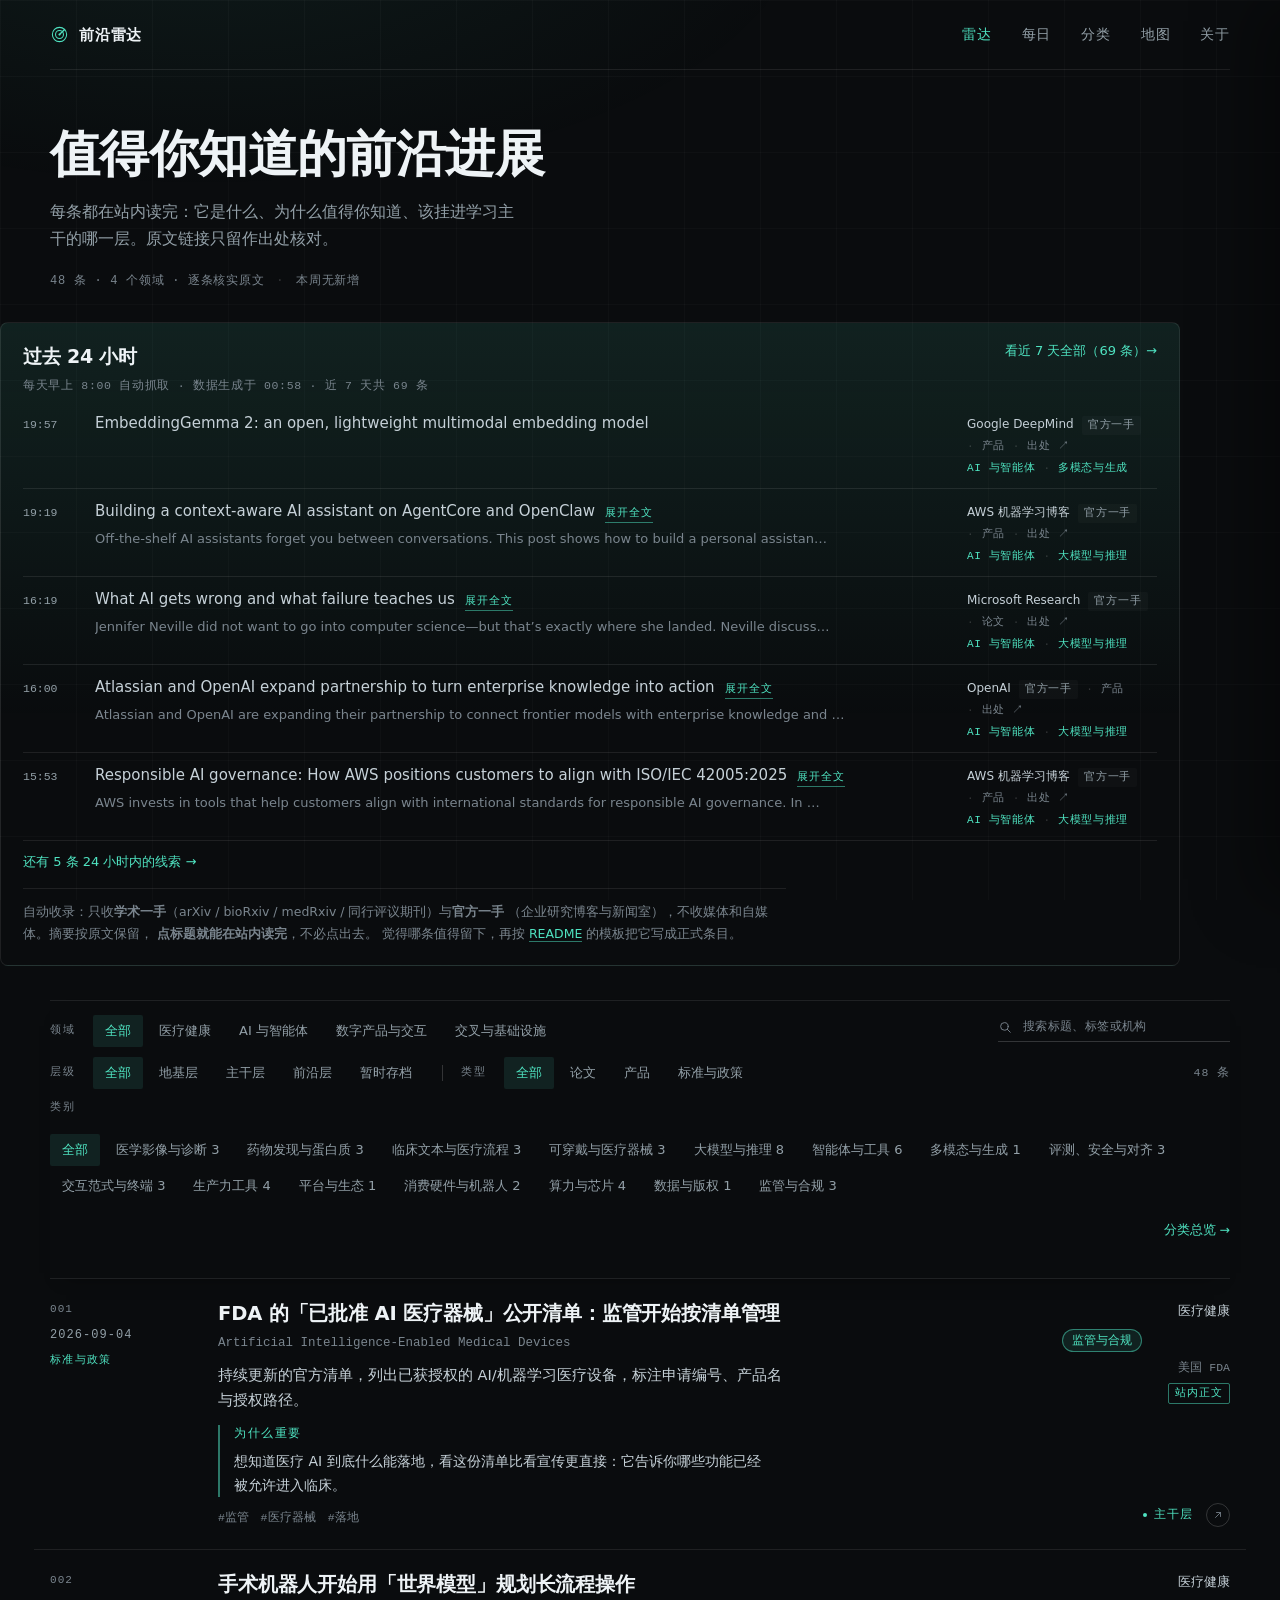
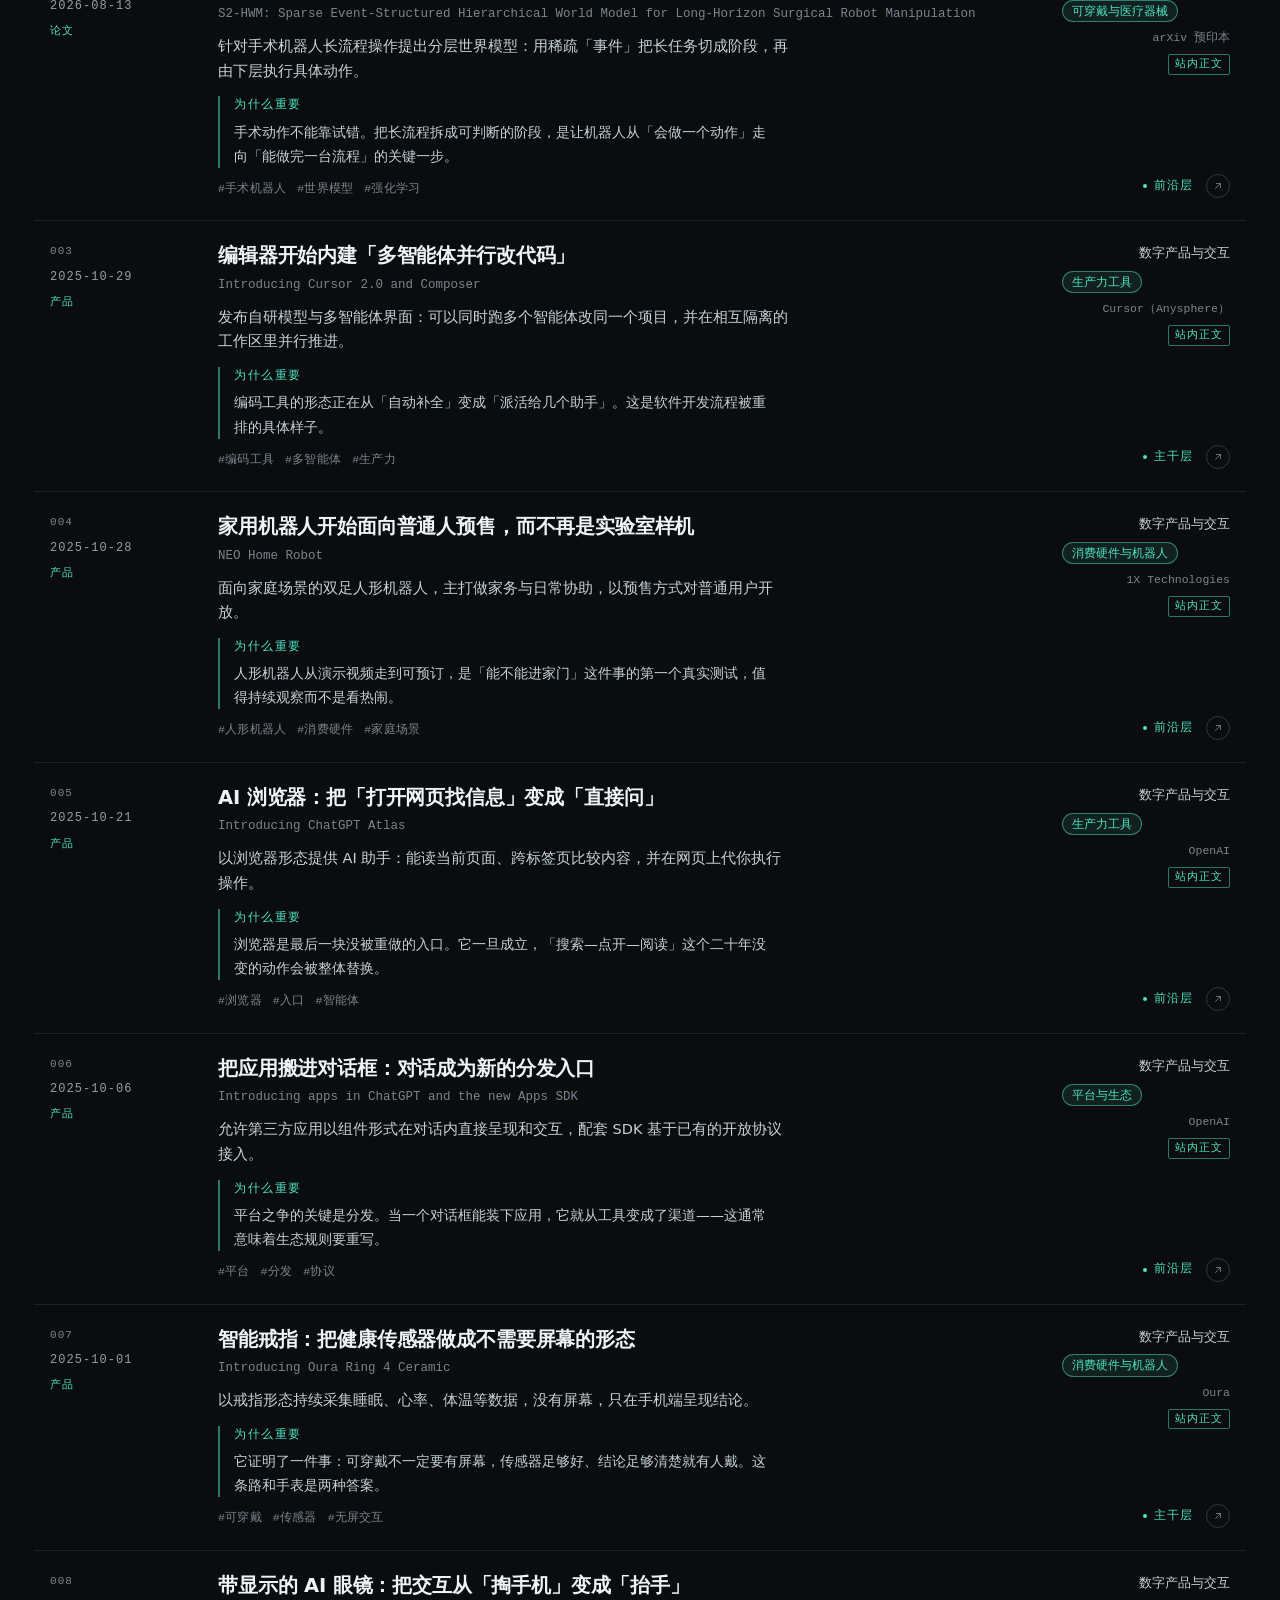
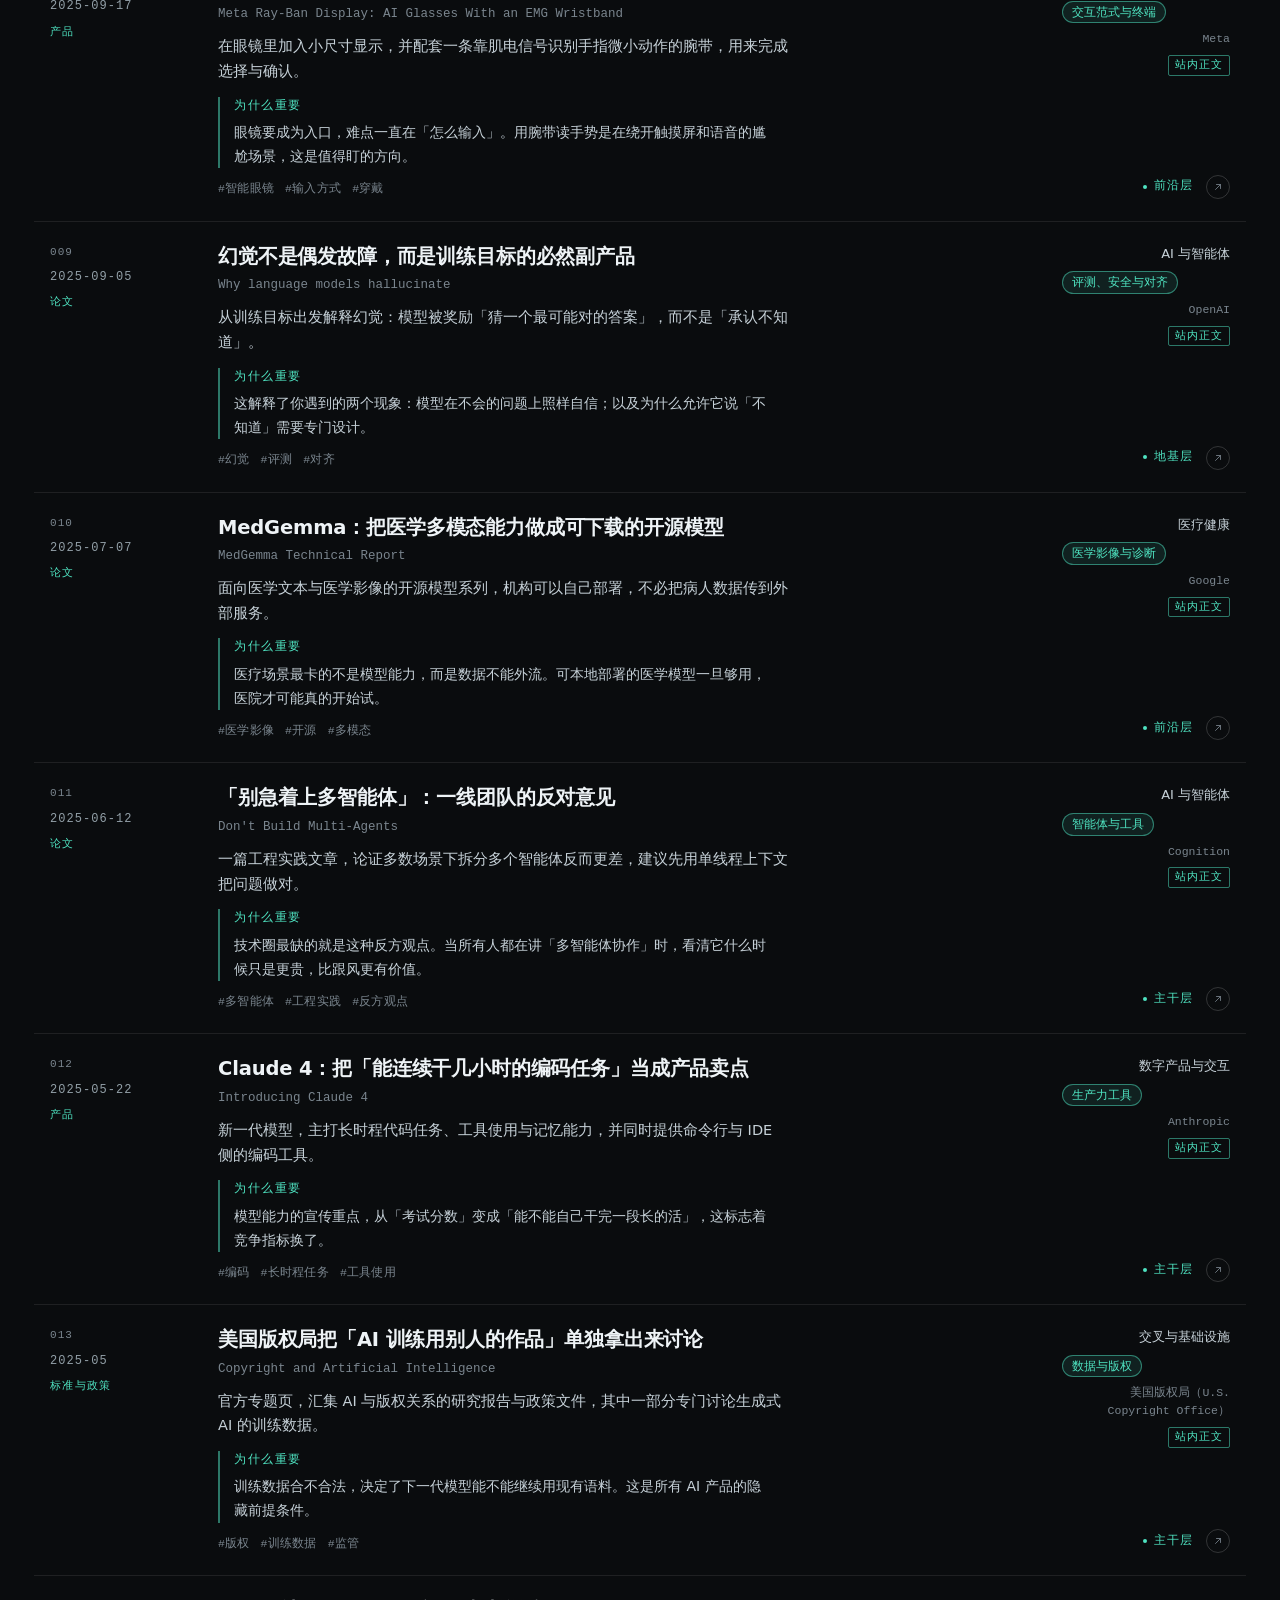
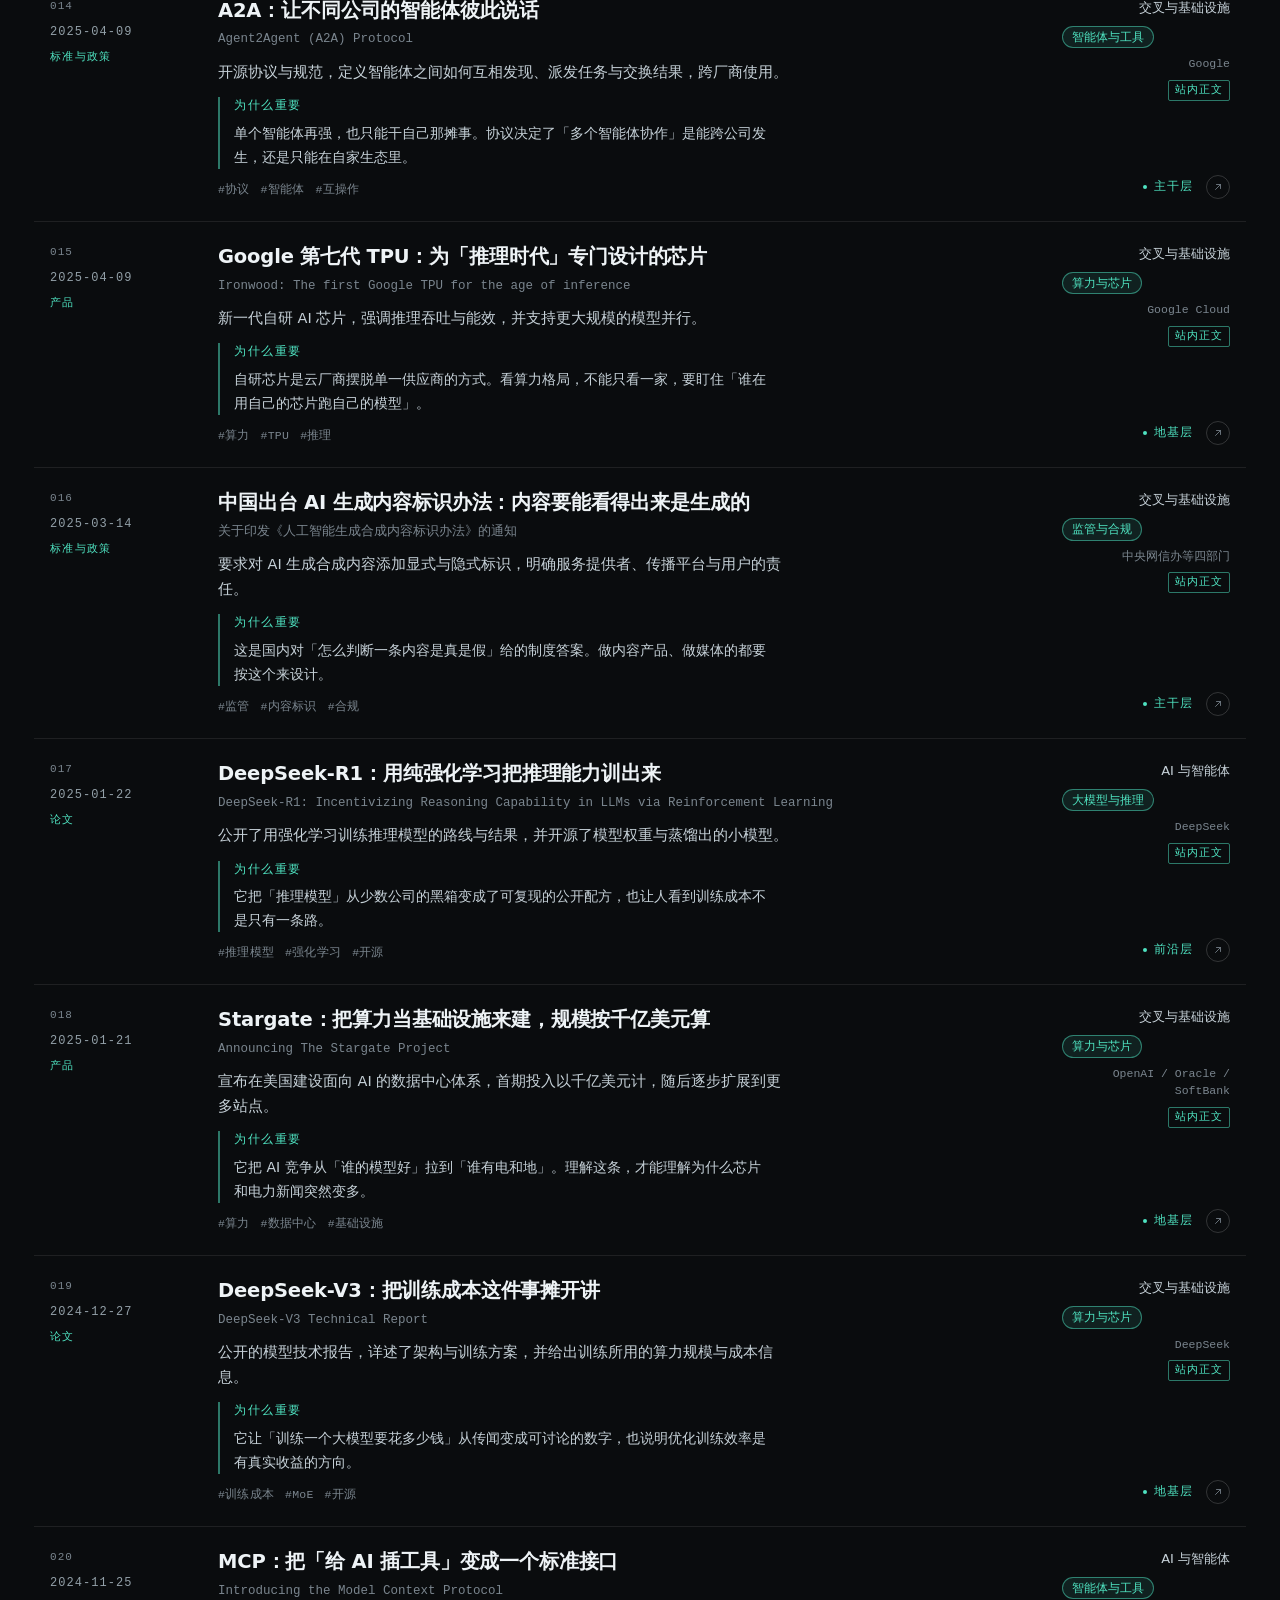
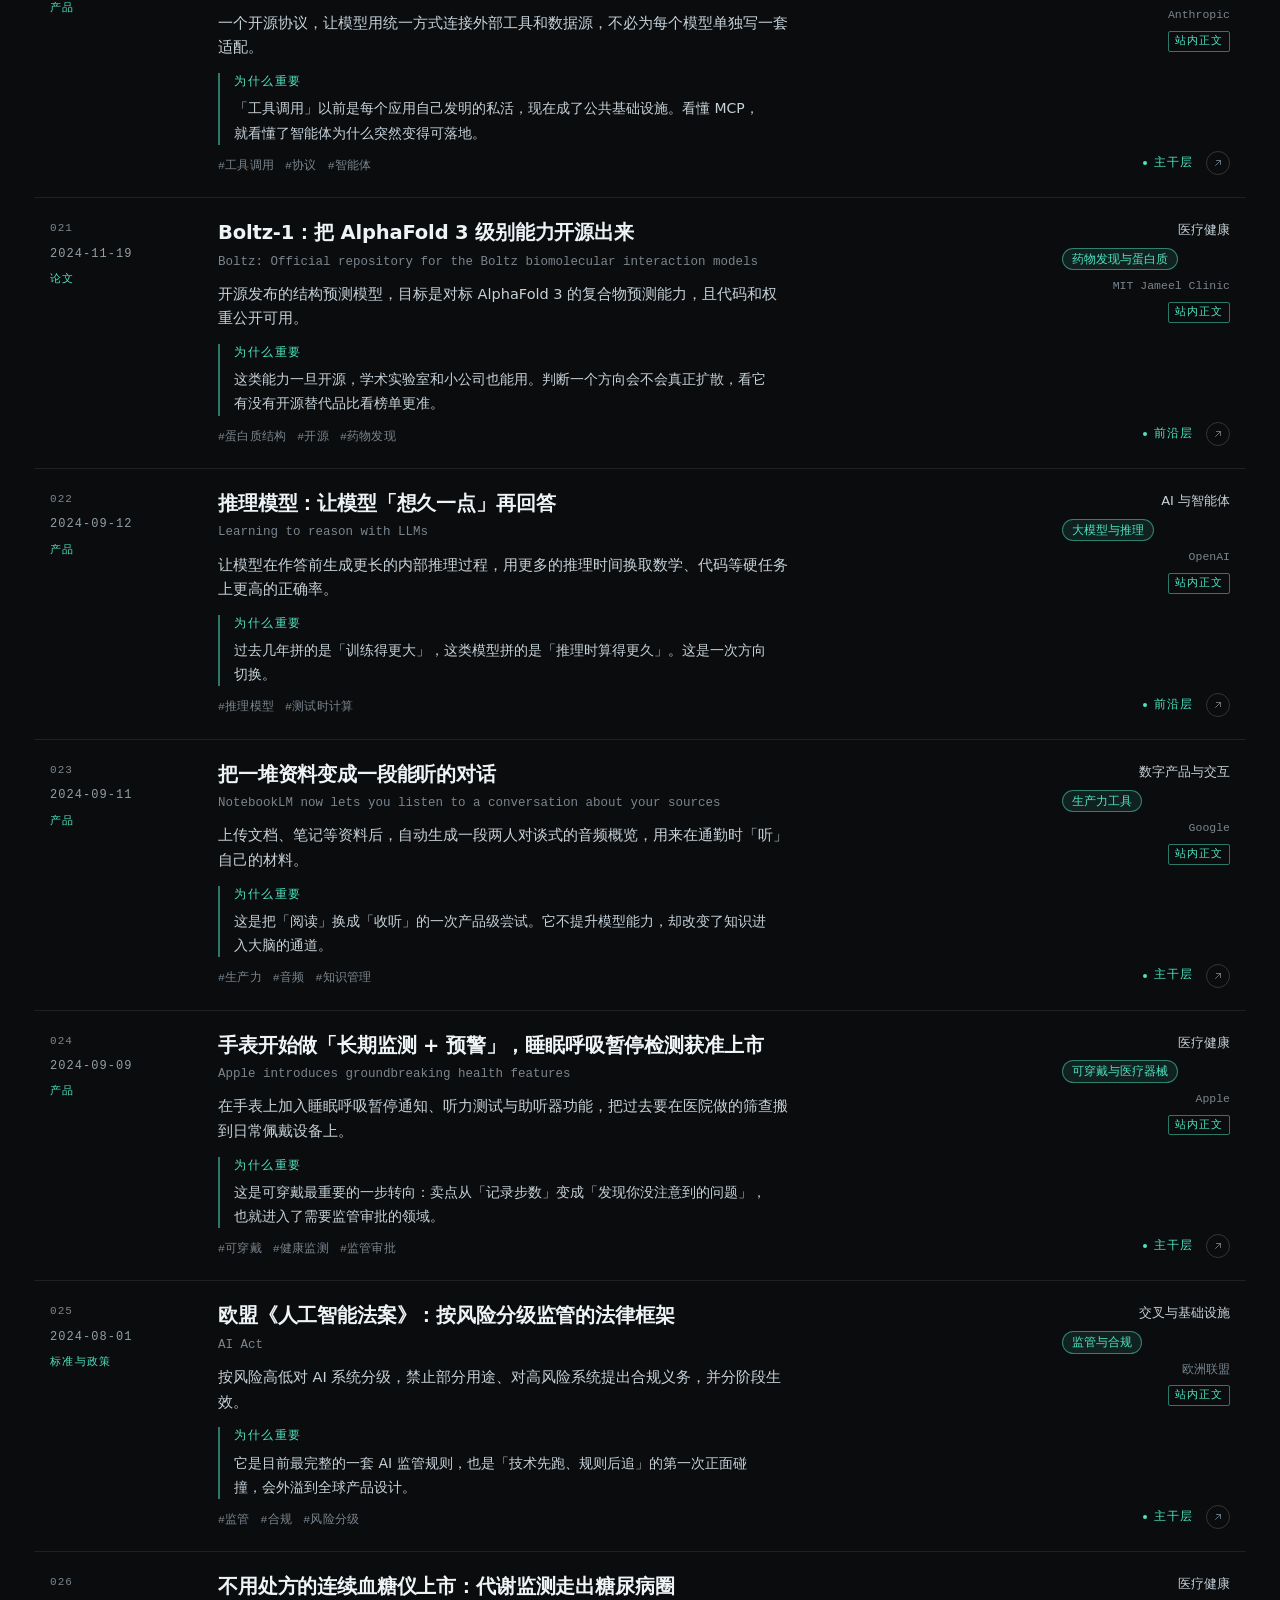
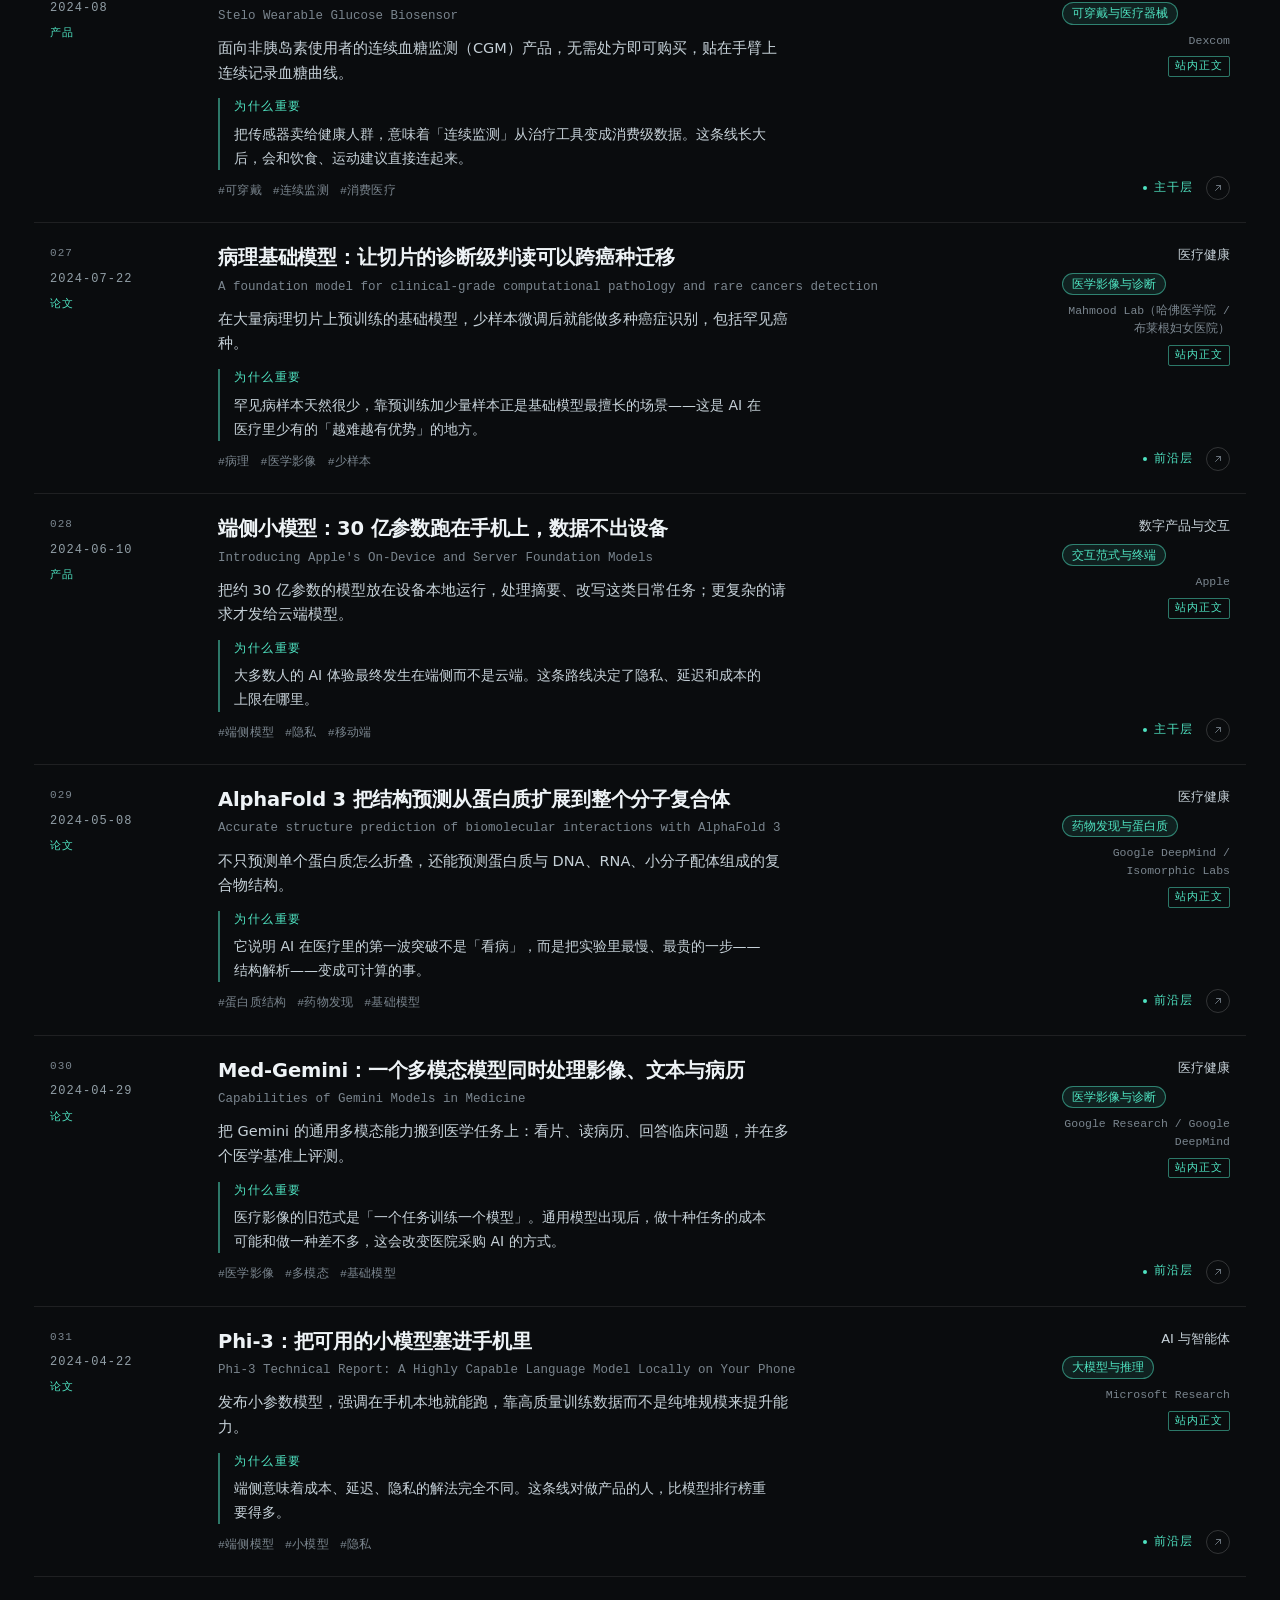
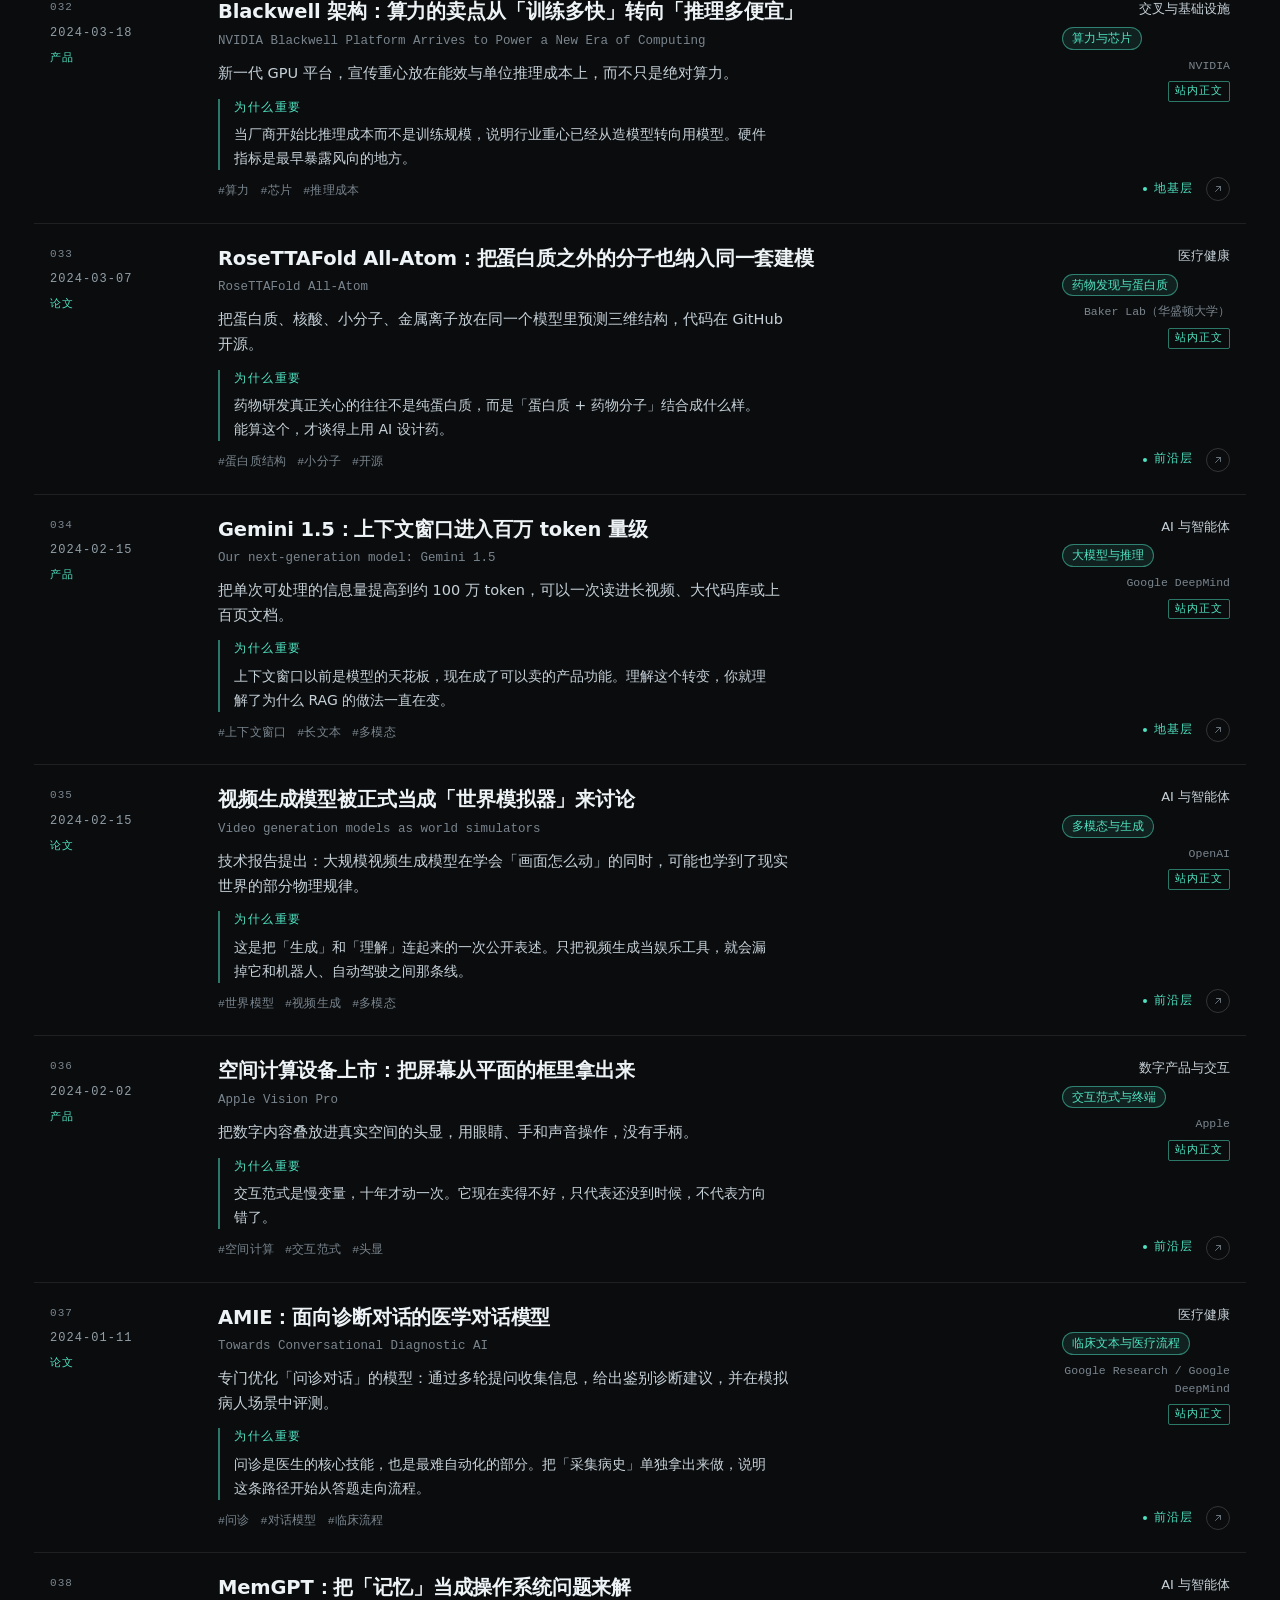
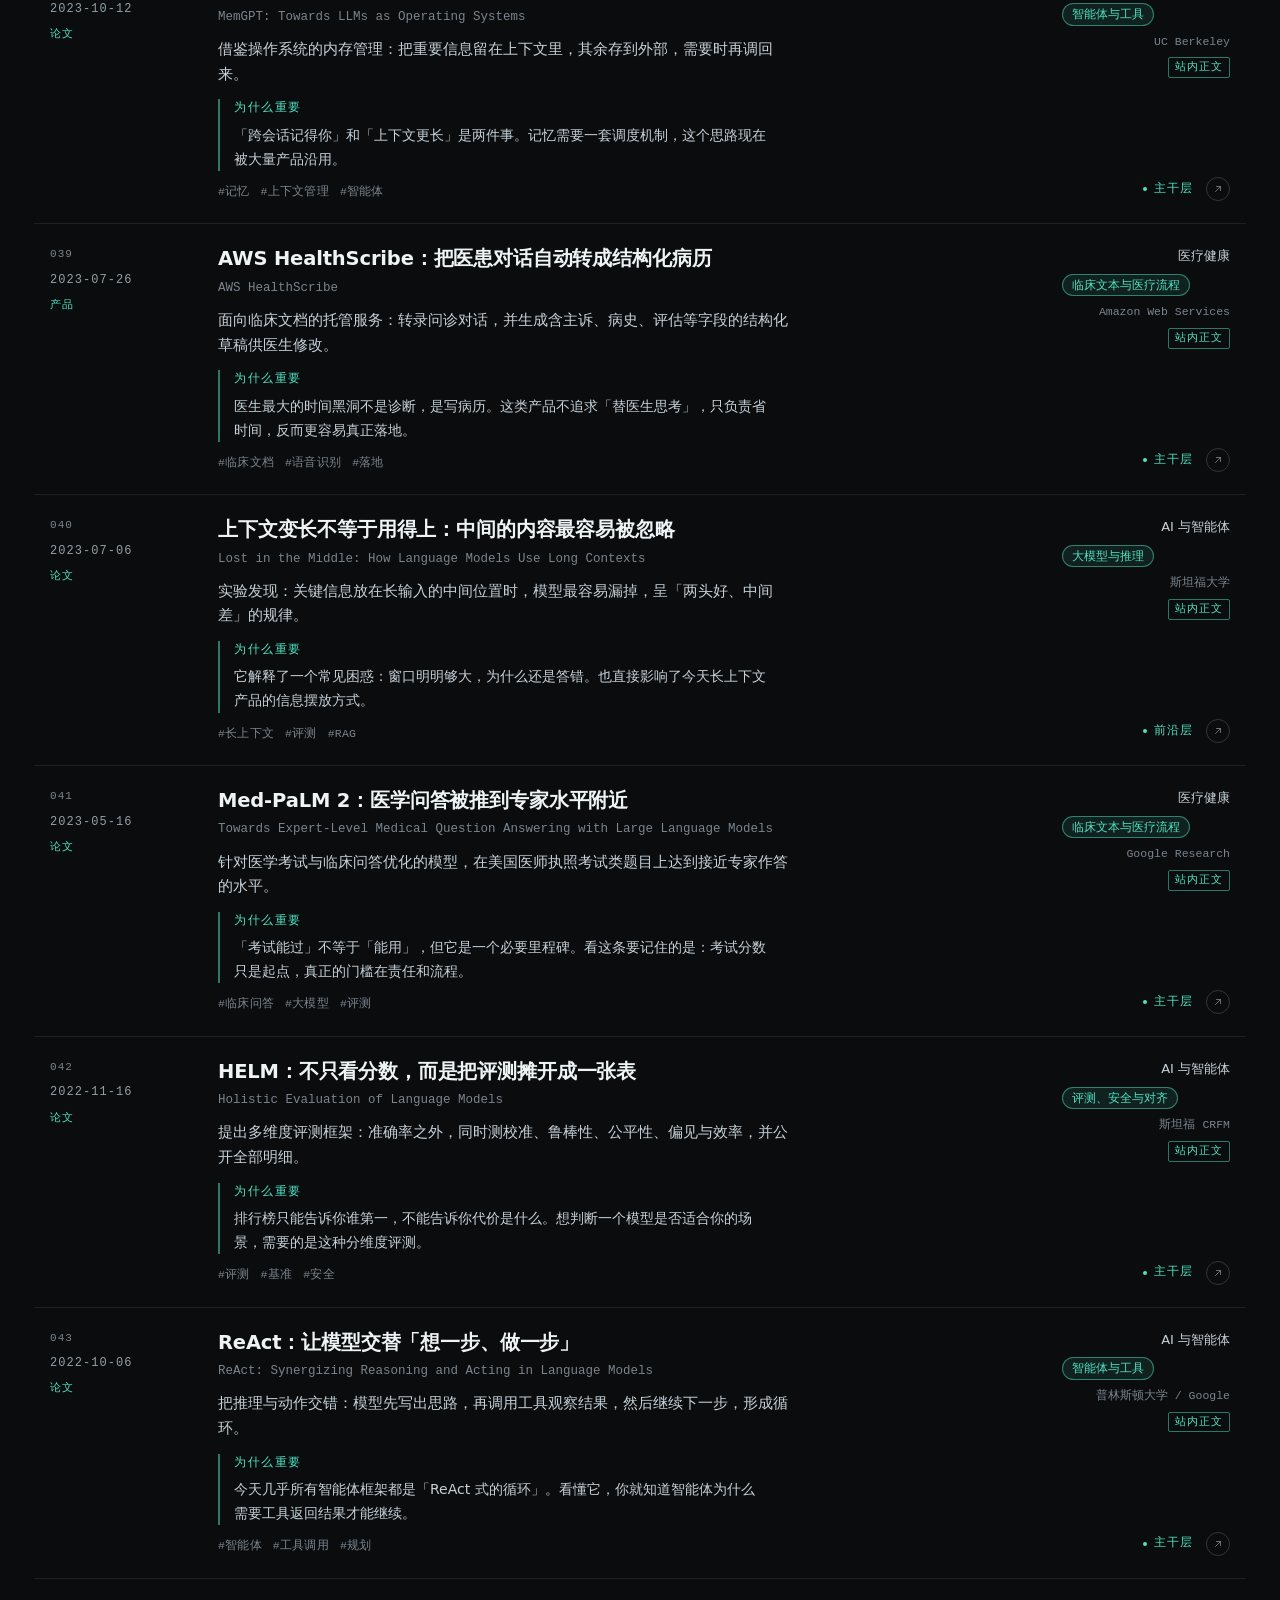
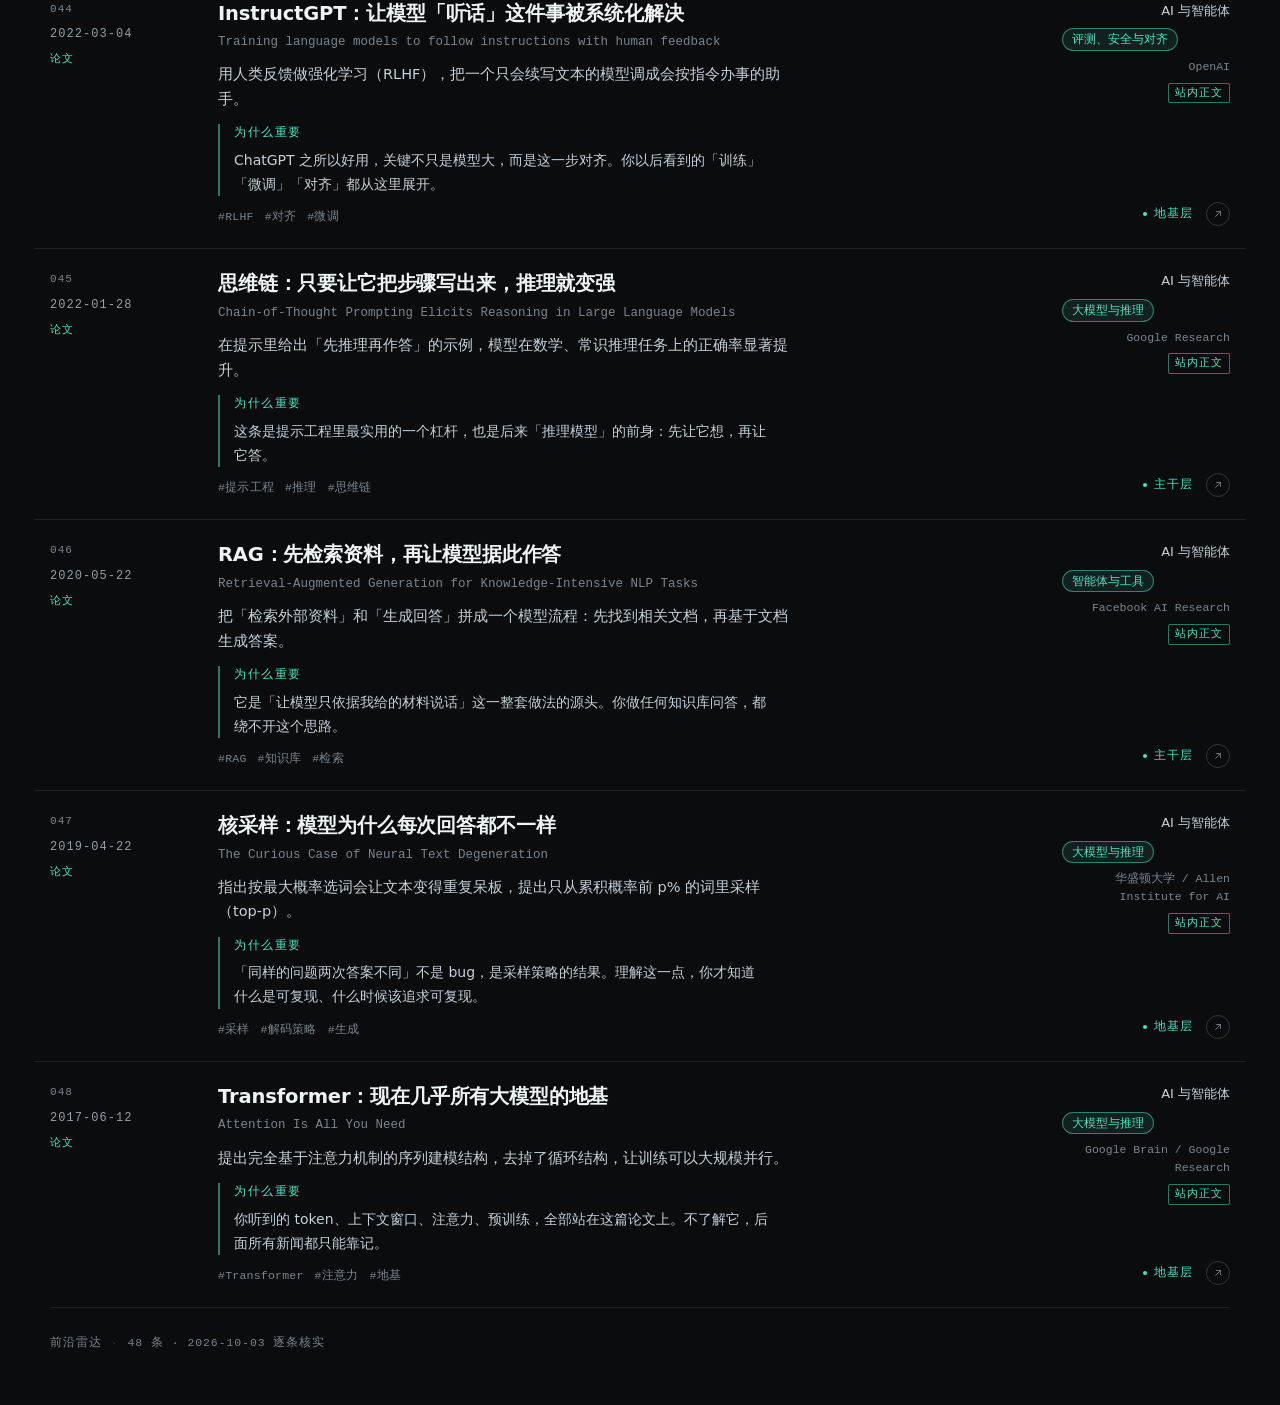
==== commit a0d0963c: "迭代 3：来源只收一手 + 站内读完不用跳转 来源：移除 Hacker News、MIT Tech Review、IEEE Spectrum、STAT News、Ars Technica、 The V" ====
--- a/index.html
+++ b/index.html
@@ -39,7 +39,7 @@
 
   <section class="hero">
     <h1>值得你知道的前沿进展</h1>
-    <p class="hero-lead">每条都讲清三件事：它是什么、为什么值得你知道、该挂进学习主干的哪一层。</p>
+    <p class="hero-lead">每条都在站内读完：它是什么、为什么值得你知道、该挂进学习主干的哪一层。原文链接只留作出处核对。</p>
     <p class="hero-meta">
       <span id="heroCount">0</span> 条 · 4 个领域 · 逐条核实原文
       <span class="hero-sep" aria-hidden="true">·</span>
@@ -57,7 +57,9 @@
     </header>
     <ul class="daily-list"></ul>
     <p class="daily-note">
-      自动收录：只记录来源页面上的标题、时间、链接与原文摘要，未经策展。
+      自动收录：只收<strong>学术一手</strong>（arXiv / bioRxiv / medRxiv / 同行评议期刊）与<strong>官方一手</strong>
+      （企业研究博客与新闻室），不收媒体和自媒体。摘要按原文保留，
+      <strong>点标题就能在站内读完</strong>，不必点出去。
       觉得哪条值得留下，再按 <a href="README.md">README</a> 的模板把它写成正式条目。
     </p>
   </section>
@@ -115,6 +117,7 @@
 
 <script src="data/items.js"></script>
 <script src="data/categories.js"></script>
+<script src="data/bodies.js"></script>
 <script src="data/daily.js"></script>
 <script src="assets/daily.js"></script>
 <script src="assets/app.js"></script>
--- a/assets/style.css
+++ b/assets/style.css
@@ -1073,10 +1073,23 @@
 
 .daily-meta {
   display: flex;
+  flex-direction: column;
+  align-items: flex-start;
+  gap: 3px;
+  text-align: left;
+}
+
+.daily-meta-line {
+  display: flex;
   flex-wrap: wrap;
-  gap: 4px 10px;
+  gap: 3px 8px;
   align-items: baseline;
-  justify-content: flex-end;
+}
+
+/* 项目之间用一个小点分隔，读起来不会糊在一起（纯装饰，不计入对比度要求） */
+.daily-meta-line > * + *::before {
+  content: "· ";
+  color: var(--line-strong);
 }
 
 .daily-source {
@@ -1219,8 +1232,7 @@
   font-family: var(--font-mono);
   font-size: 11px;
   letter-spacing: 0.06em;
-  color: var(--text);
-  border-bottom: 1px solid var(--line-strong);
+  color: var(--accent);
 }
 
 /* ---------- 分类总览页 ---------- */
@@ -1421,4 +1433,124 @@
   .row-title { font-size: 18.5px; }
   .row-orig { font-size: 12px; }
   .daily-row { padding: 10px 0; }
-}
+  /* 手机上一行放得下就并成一排，不再多占一行高度 */
+  .daily-meta {
+    flex-direction: row;
+    flex-wrap: wrap;
+    gap: 4px 10px;
+  }
+}
+
+/* ---------- 站内阅读：每日线索就地展开 ---------- */
+
+/* 标题本身是展开按钮：点标题读全文，不再默认跳出去。 */
+.daily-toggle {
+  appearance: none;
+  background: none;
+  border: 0;
+  padding: 0;
+  margin: 0;
+  width: 100%;
+  display: flex;
+  flex-wrap: wrap;
+  align-items: baseline;
+  gap: 4px 10px;
+  text-align: left;
+  cursor: pointer;
+  font: inherit;
+  color: inherit;
+}
+
+.daily-toggle:hover .daily-title,
+.daily-toggle[aria-expanded="true"] .daily-title { color: var(--accent); }
+
+.daily-toggle-label {
+  flex: none;
+  font-family: var(--font-mono);
+  font-size: 10.5px;
+  letter-spacing: 0.1em;
+  color: var(--accent);
+  border-bottom: 1px solid var(--accent-soft);
+}
+
+/* 展开后取消两行截断，摘要全文留在站内 */
+.daily-summary--full {
+  display: block;
+  -webkit-line-clamp: initial;
+  -webkit-box-orient: initial;
+  overflow: visible;
+  color: var(--text);
+}
+
+/* .daily-summary 自己设了 display，会盖掉浏览器默认的 [hidden]{display:none}，
+   所以必须显式补一条，否则展开/收拢会同时显示两段。 */
+.daily-summary[hidden] { display: none; }
+
+.panel-block--read .read-section + .read-section { margin-top: 20px; }
+
+.panel-block--read .read-h {
+  margin: 0 0 7px;
+  font-size: 14.5px;
+  font-weight: 600;
+  line-height: 1.5;
+  color: var(--text-strong);
+}
+
+.panel-block--read .read-p {
+  margin: 0;
+  font-size: 14.5px;
+  line-height: 1.92;
+  color: var(--text);
+}
+
+.panel-block--read .read-source {
+  margin: 22px 0 0;
+  padding-top: 14px;
+  border-top: 1px solid var(--line);
+  font-size: 12.5px;
+  line-height: 1.75;
+  color: var(--faint);
+}
+
+.panel-block--read .read-source a {
+  color: var(--accent);
+  border-bottom: 1px solid var(--accent-soft);
+}
+
+/* 列表里标一下哪些条目已经有站内正文，不用点开猜 */
+.side-read {
+  font-family: var(--font-mono);
+  font-size: 10.5px;
+  letter-spacing: 0.1em;
+  color: var(--accent);
+  padding: 1px 6px;
+  border: 1px solid var(--accent-soft);
+  border-radius: 2px;
+}
+
+/* ---------- 来源类别标记 ---------- */
+
+.daily-sourcetype {
+  font-family: var(--font-mono);
+  font-size: 10.5px;
+  letter-spacing: 0.08em;
+  padding: 1px 6px;
+  border-radius: 2px;
+}
+
+.daily-sourcetype--academic { color: var(--accent); background: var(--accent-wash); }
+.daily-sourcetype--official { color: var(--muted); background: var(--row-hover); }
+
+/* 类别标记自己带底，不需要前面的分隔点 */
+.daily-meta-line > .daily-sourcetype::before { content: none; }
+
+.daily-out {
+  font-family: var(--font-mono);
+  font-size: 11px;
+  letter-spacing: 0.06em;
+  color: var(--faint);
+  border-bottom: 1px solid transparent;
+  transition: color 0.16s ease, border-color 0.16s ease;
+}
+
+.daily-out:hover { color: var(--accent); border-color: var(--accent-soft); }
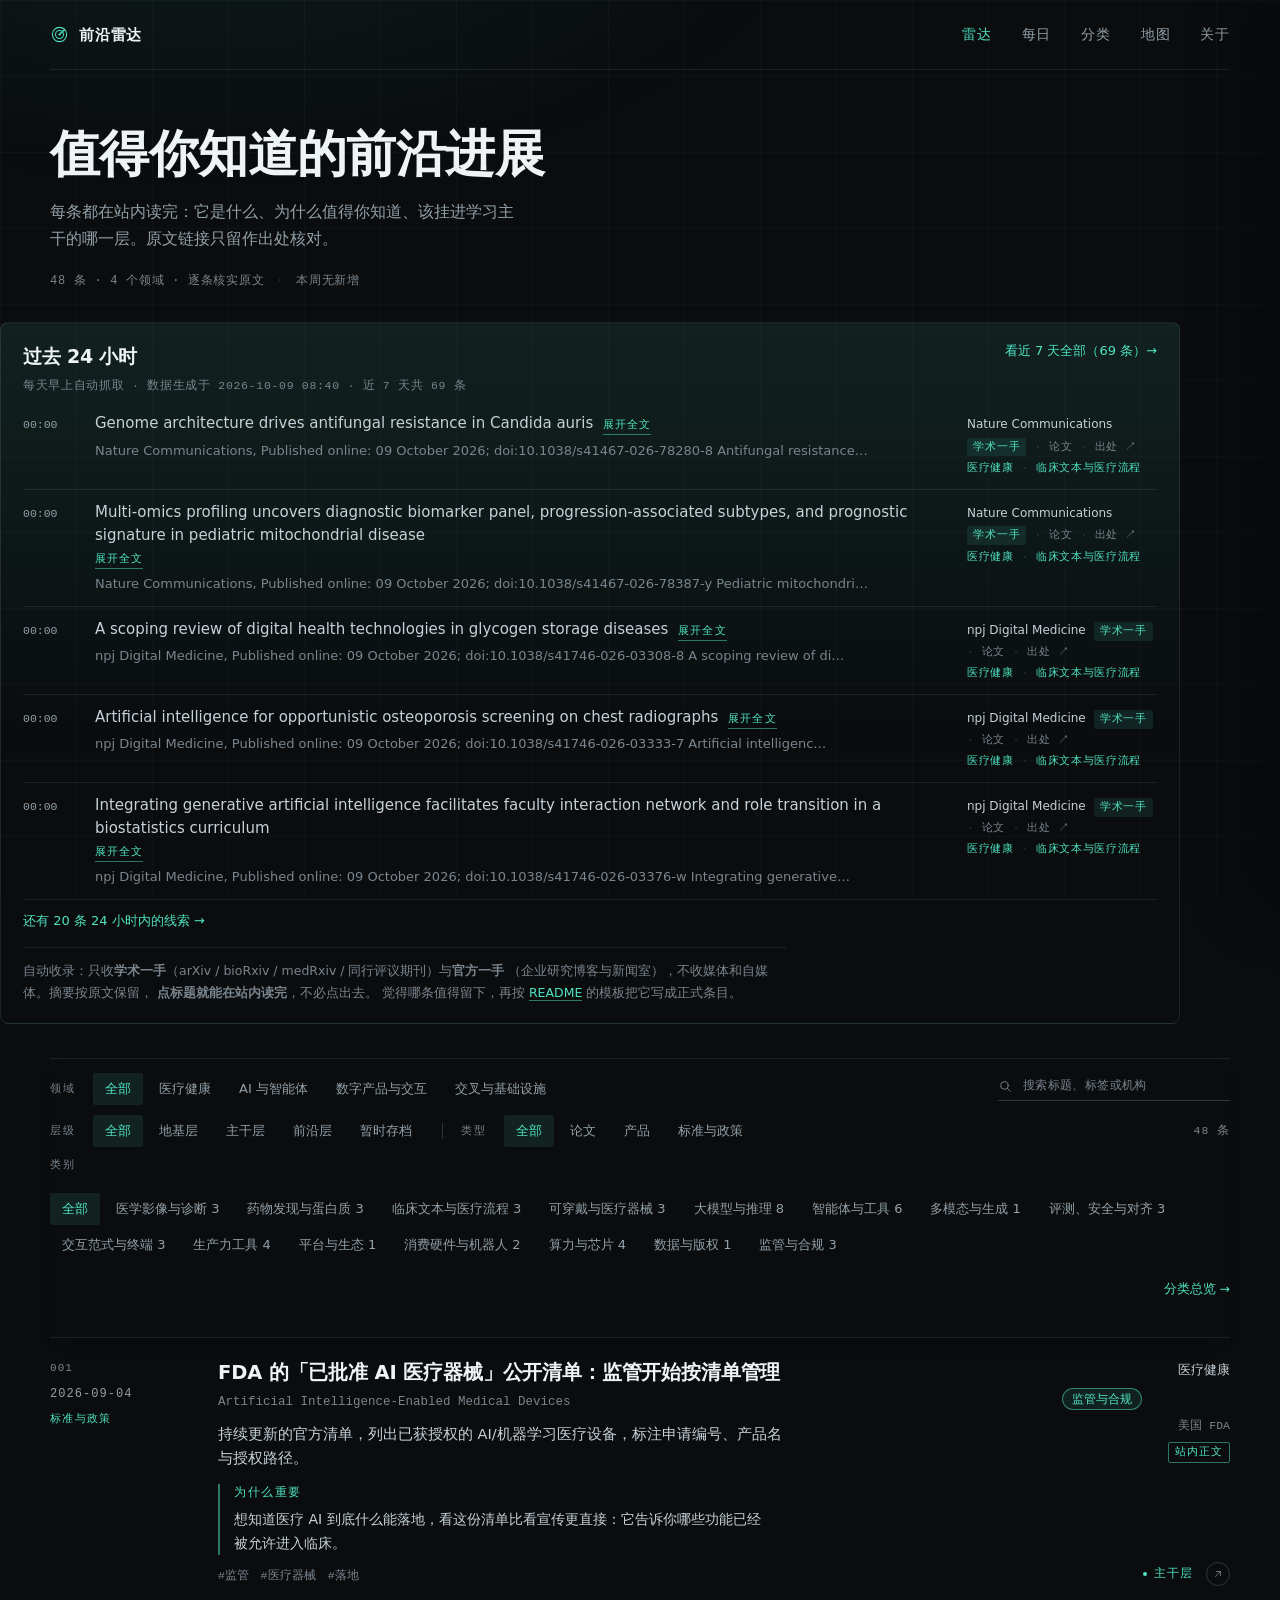
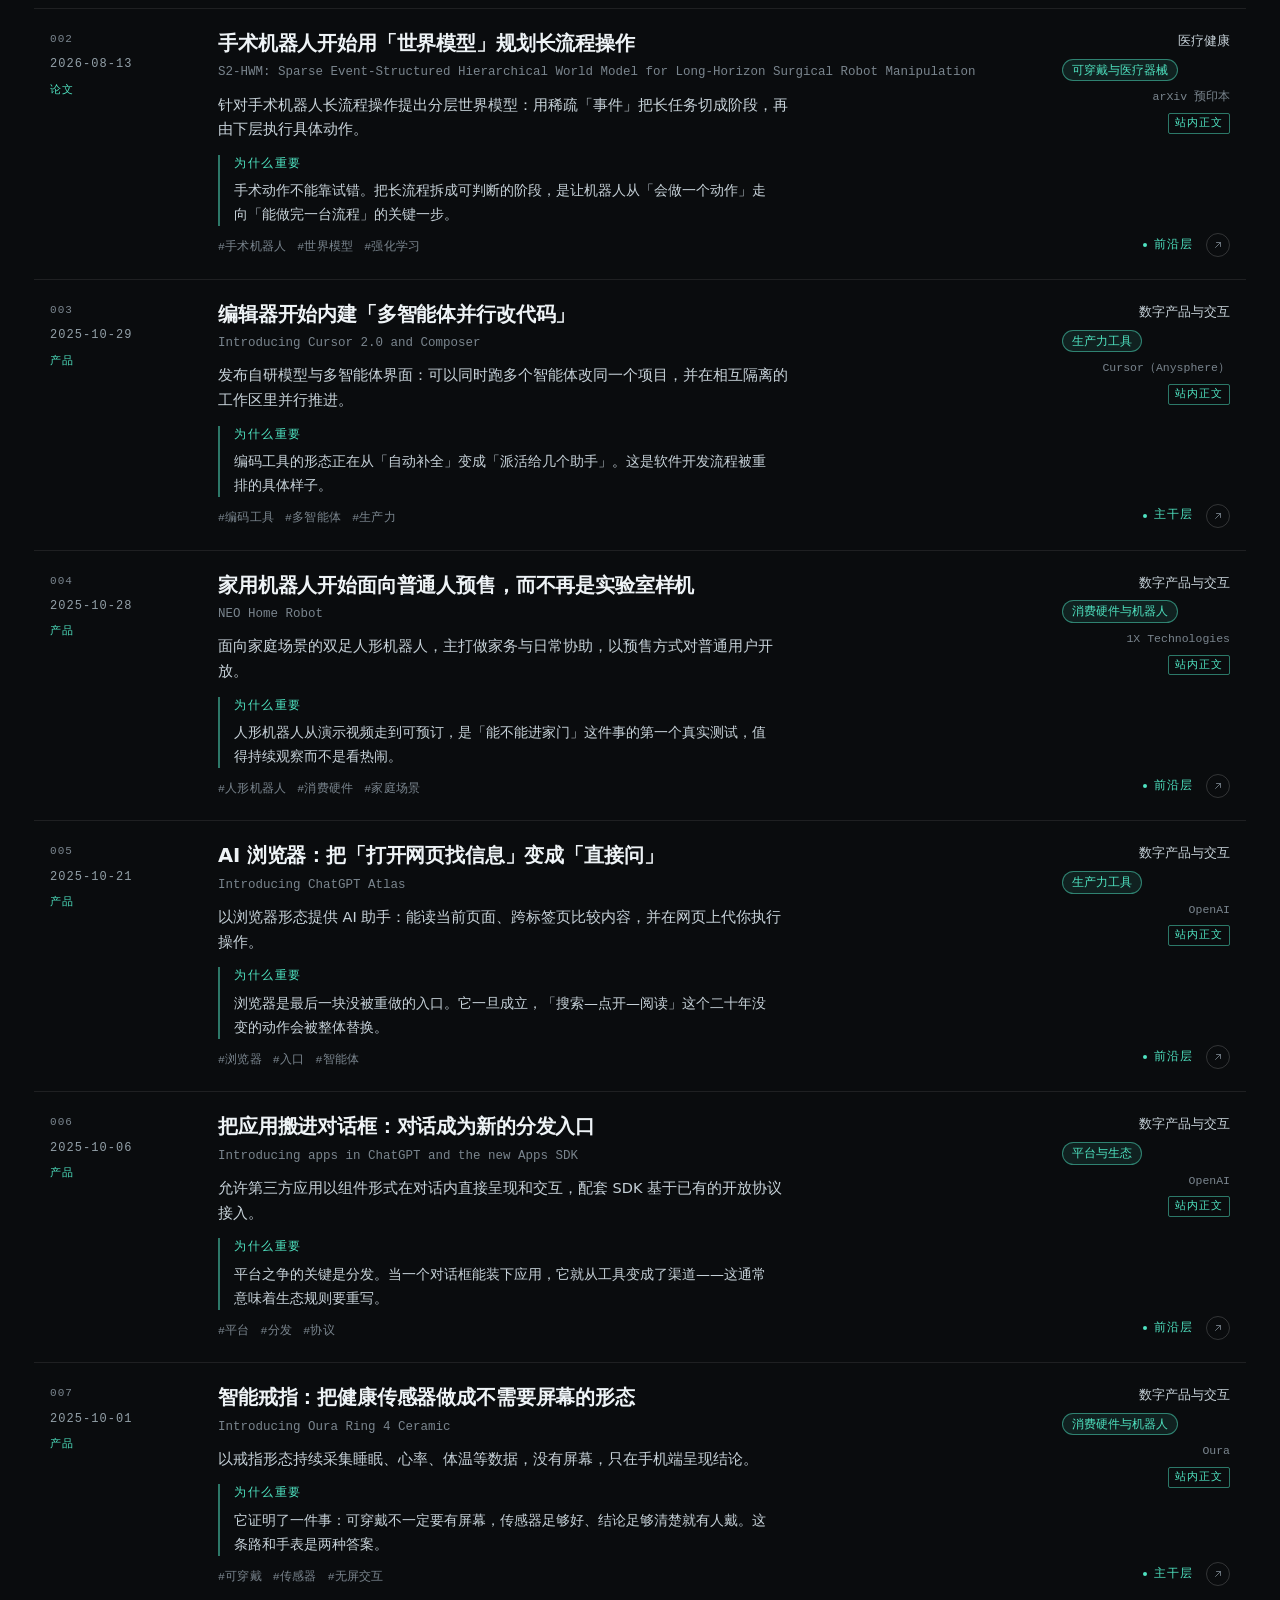
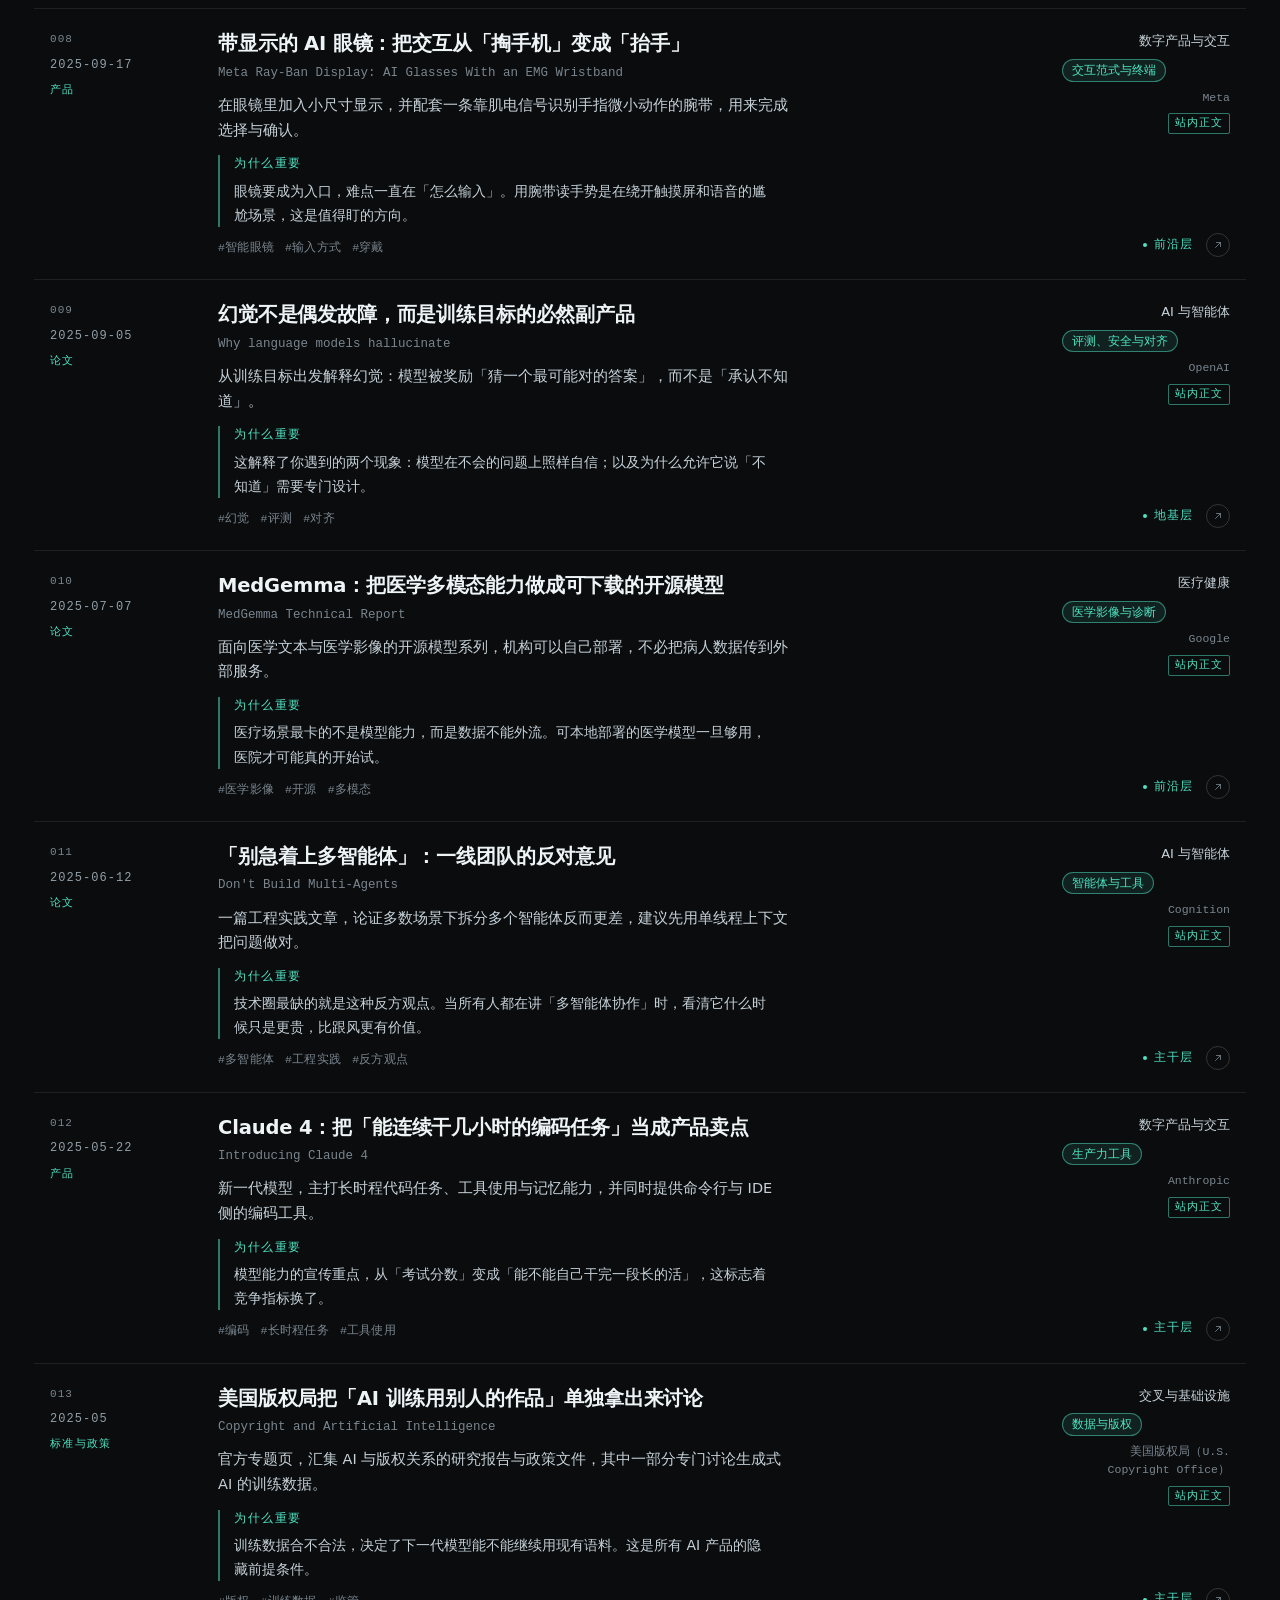
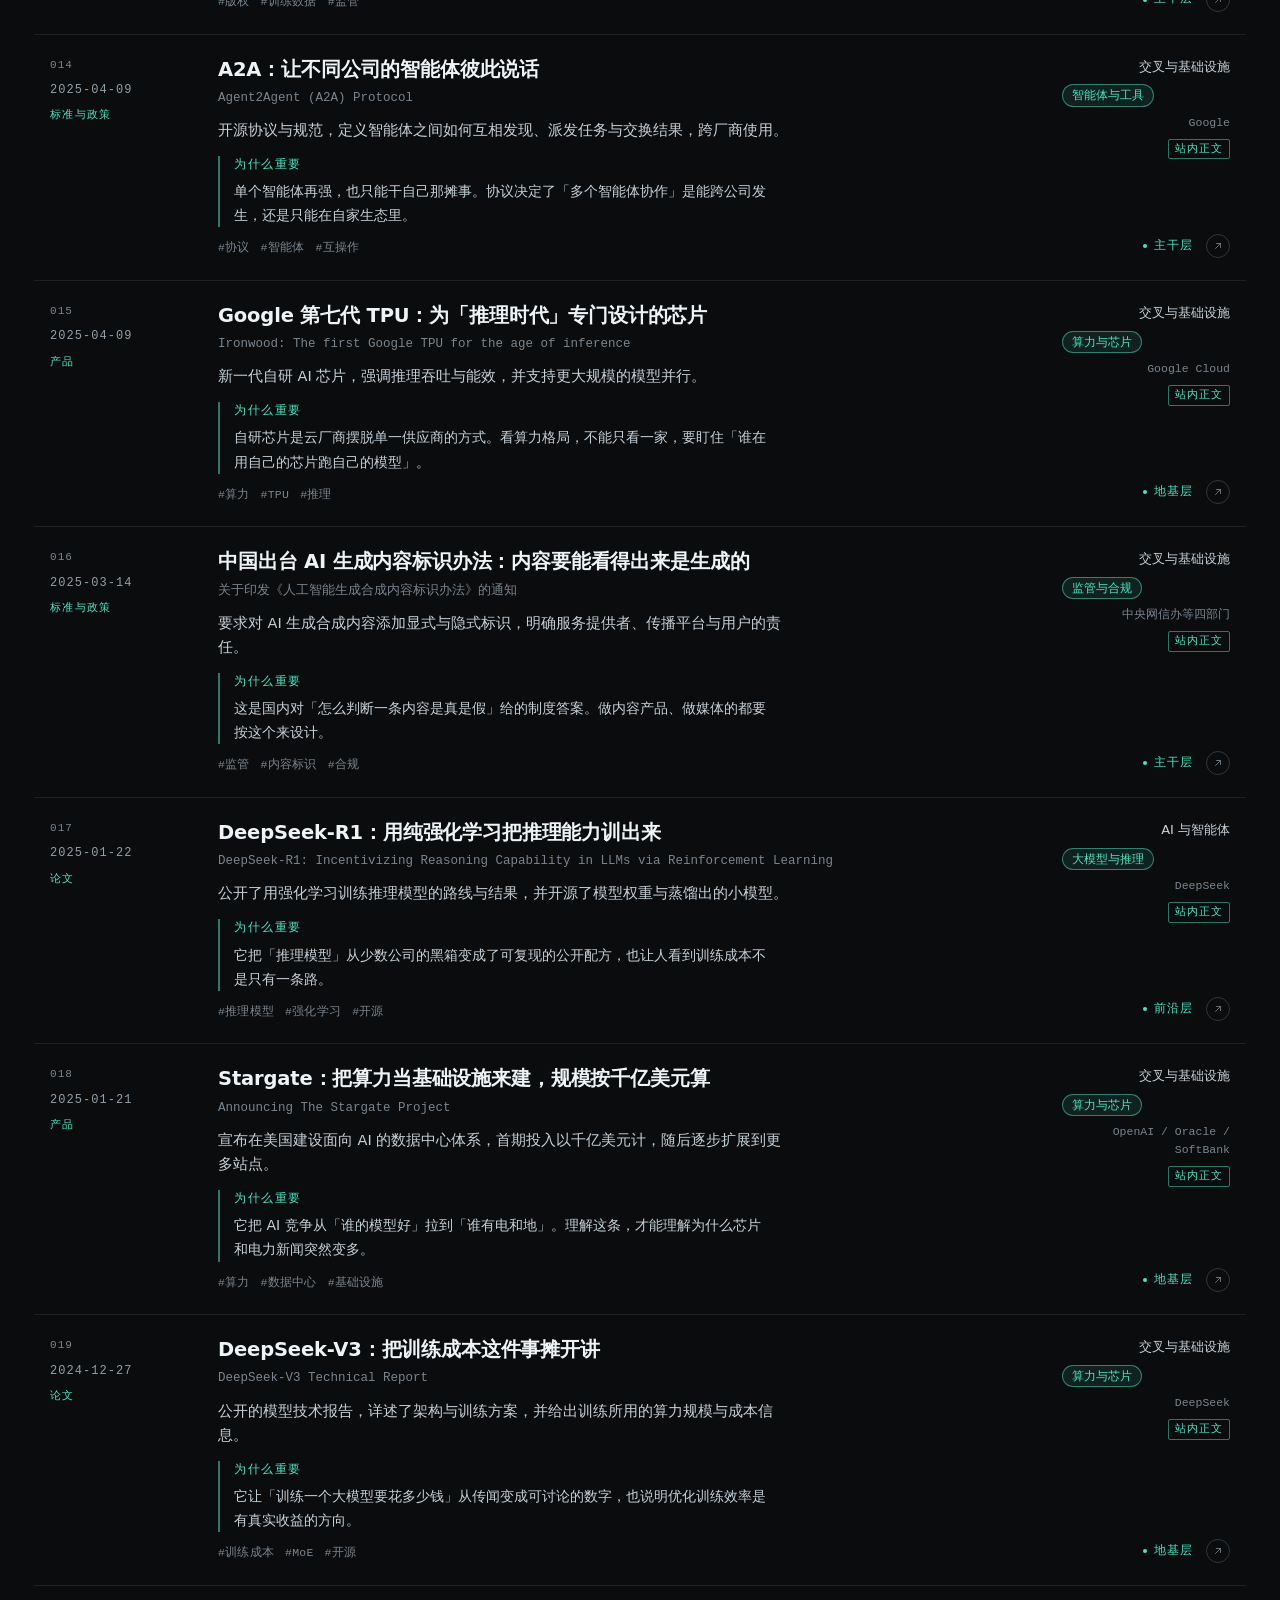
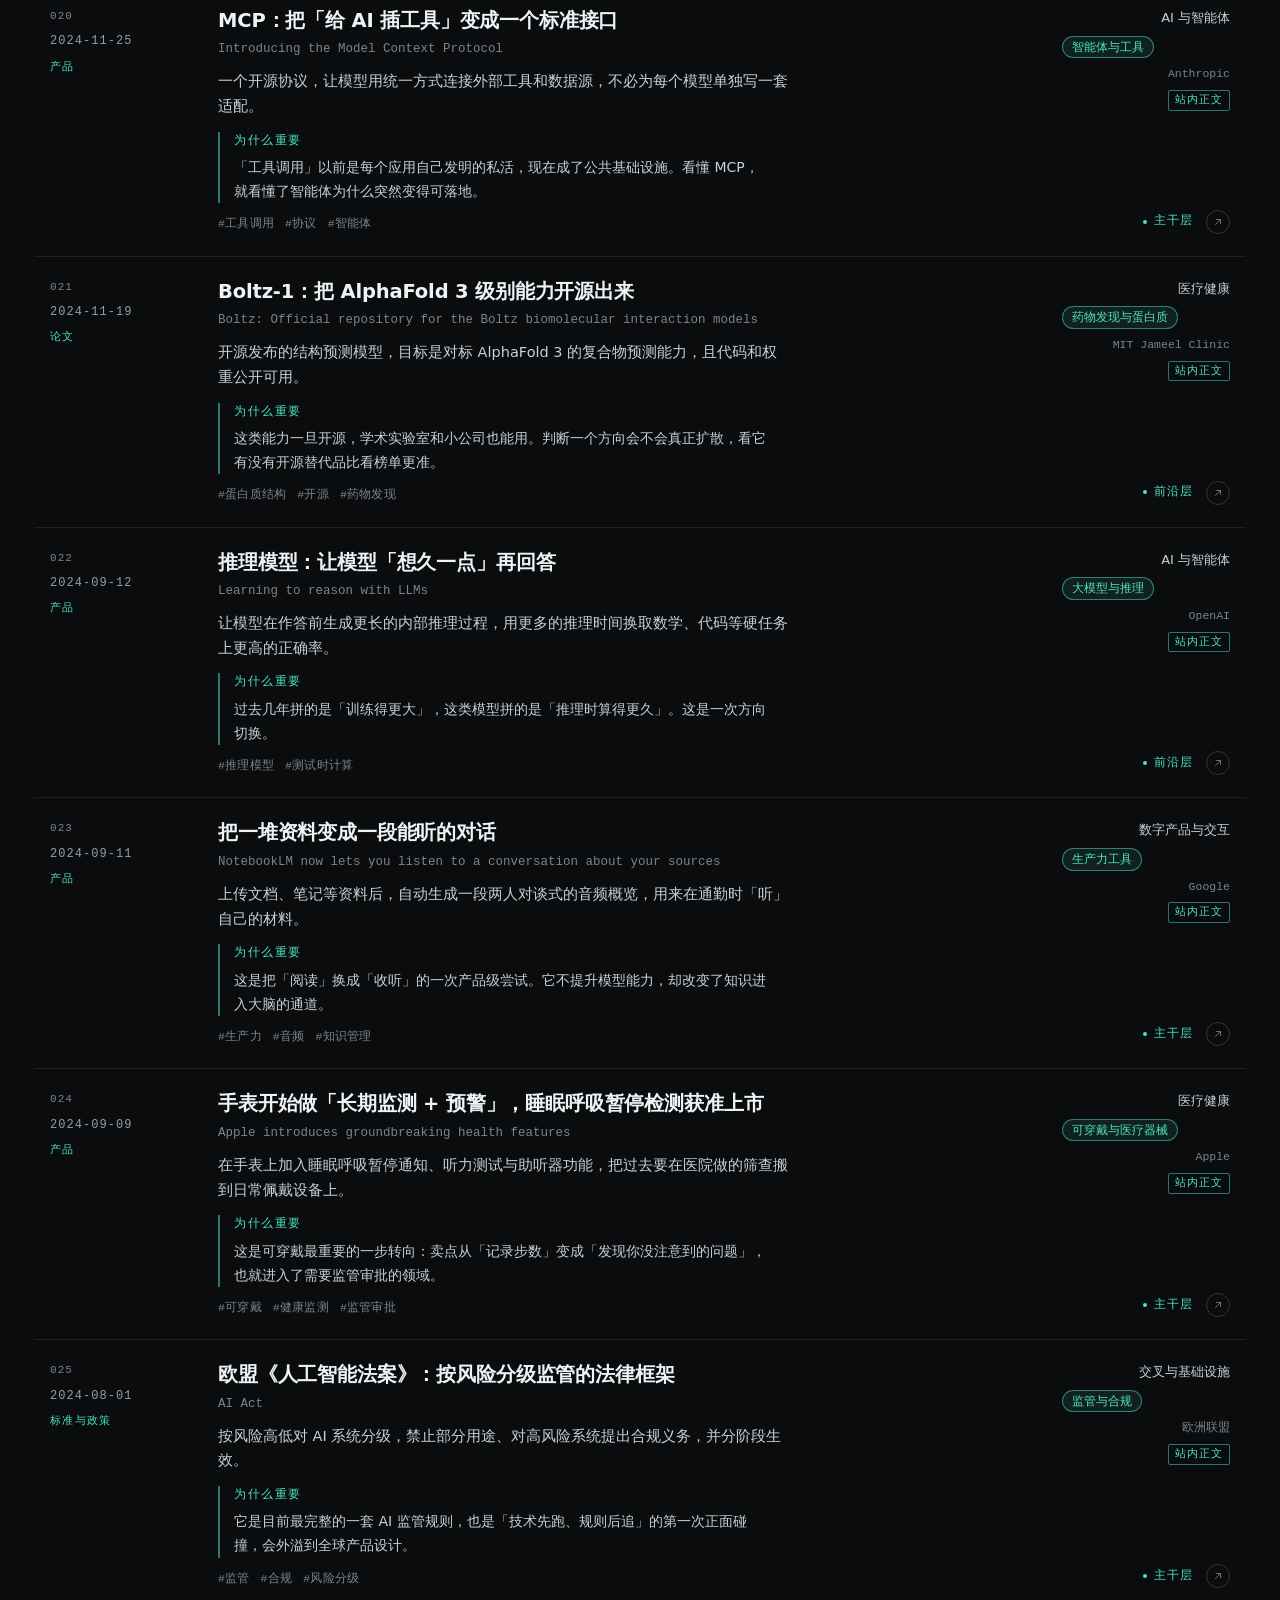
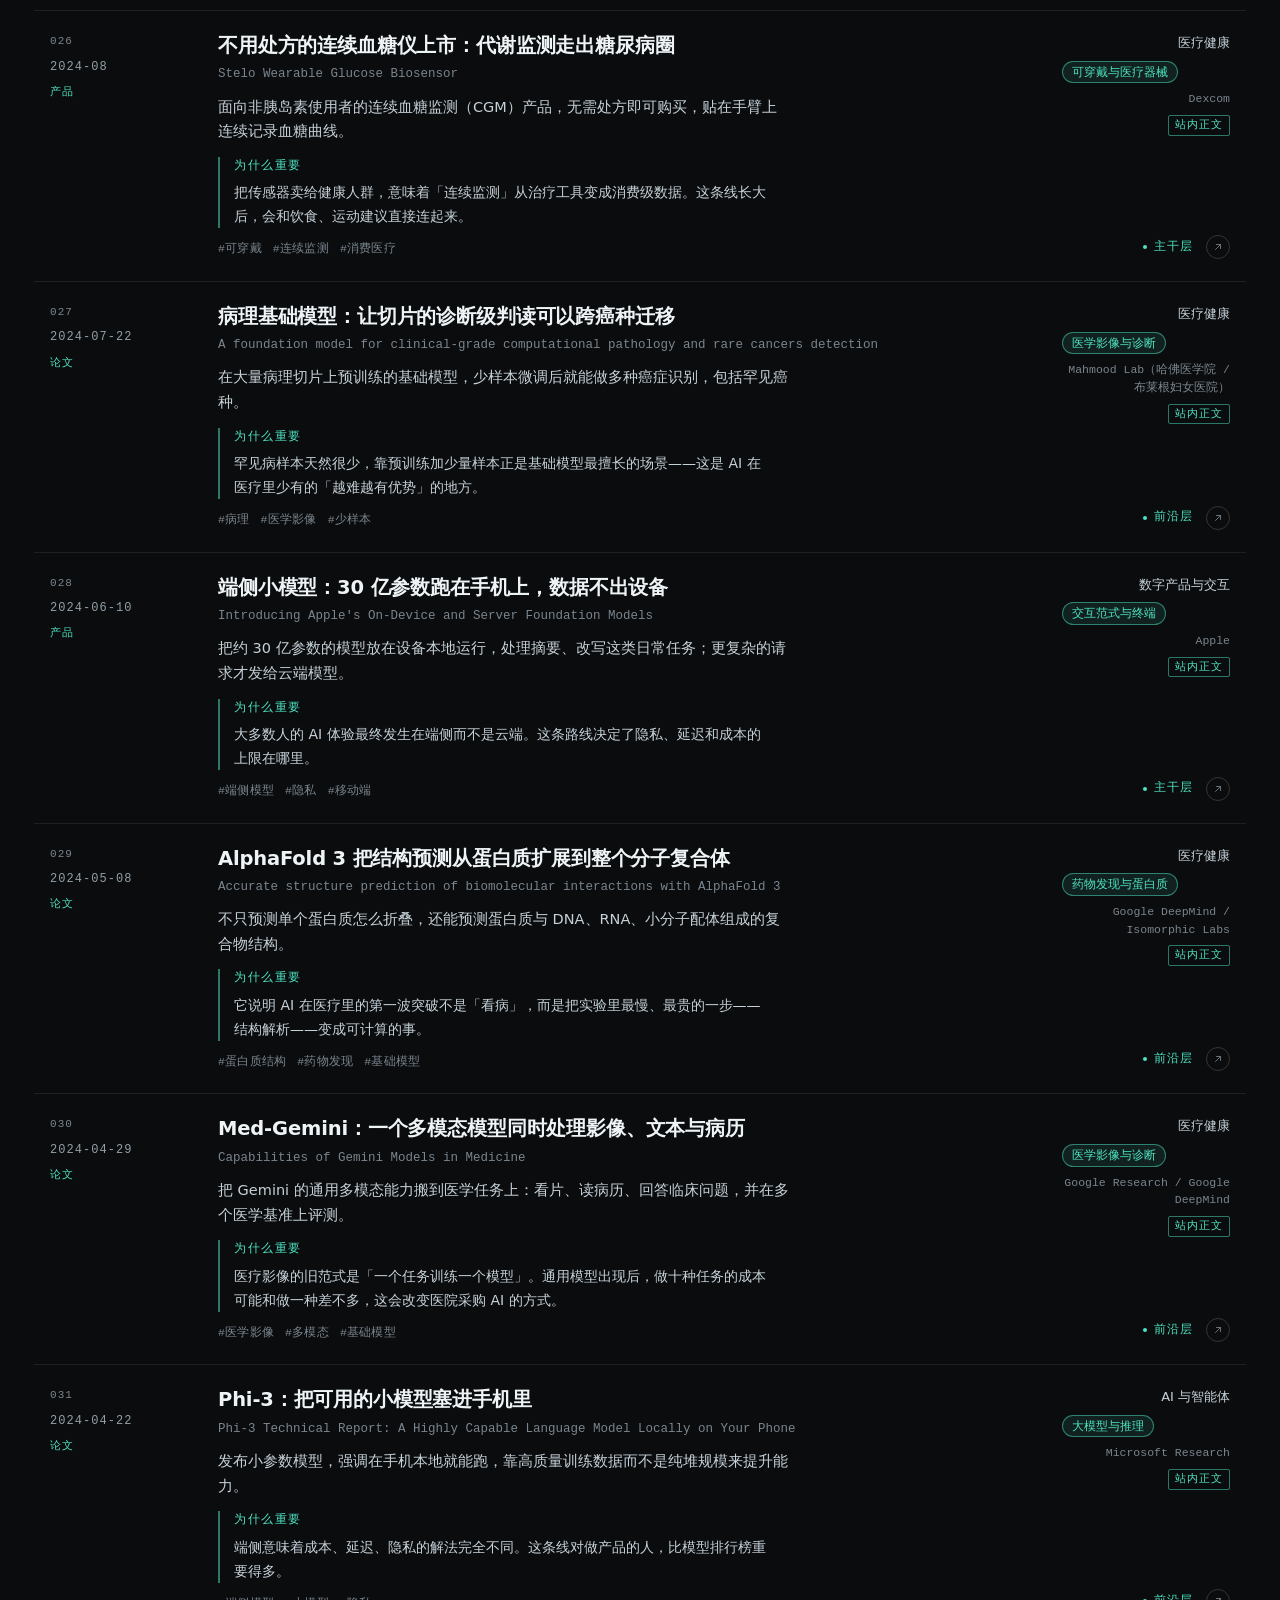
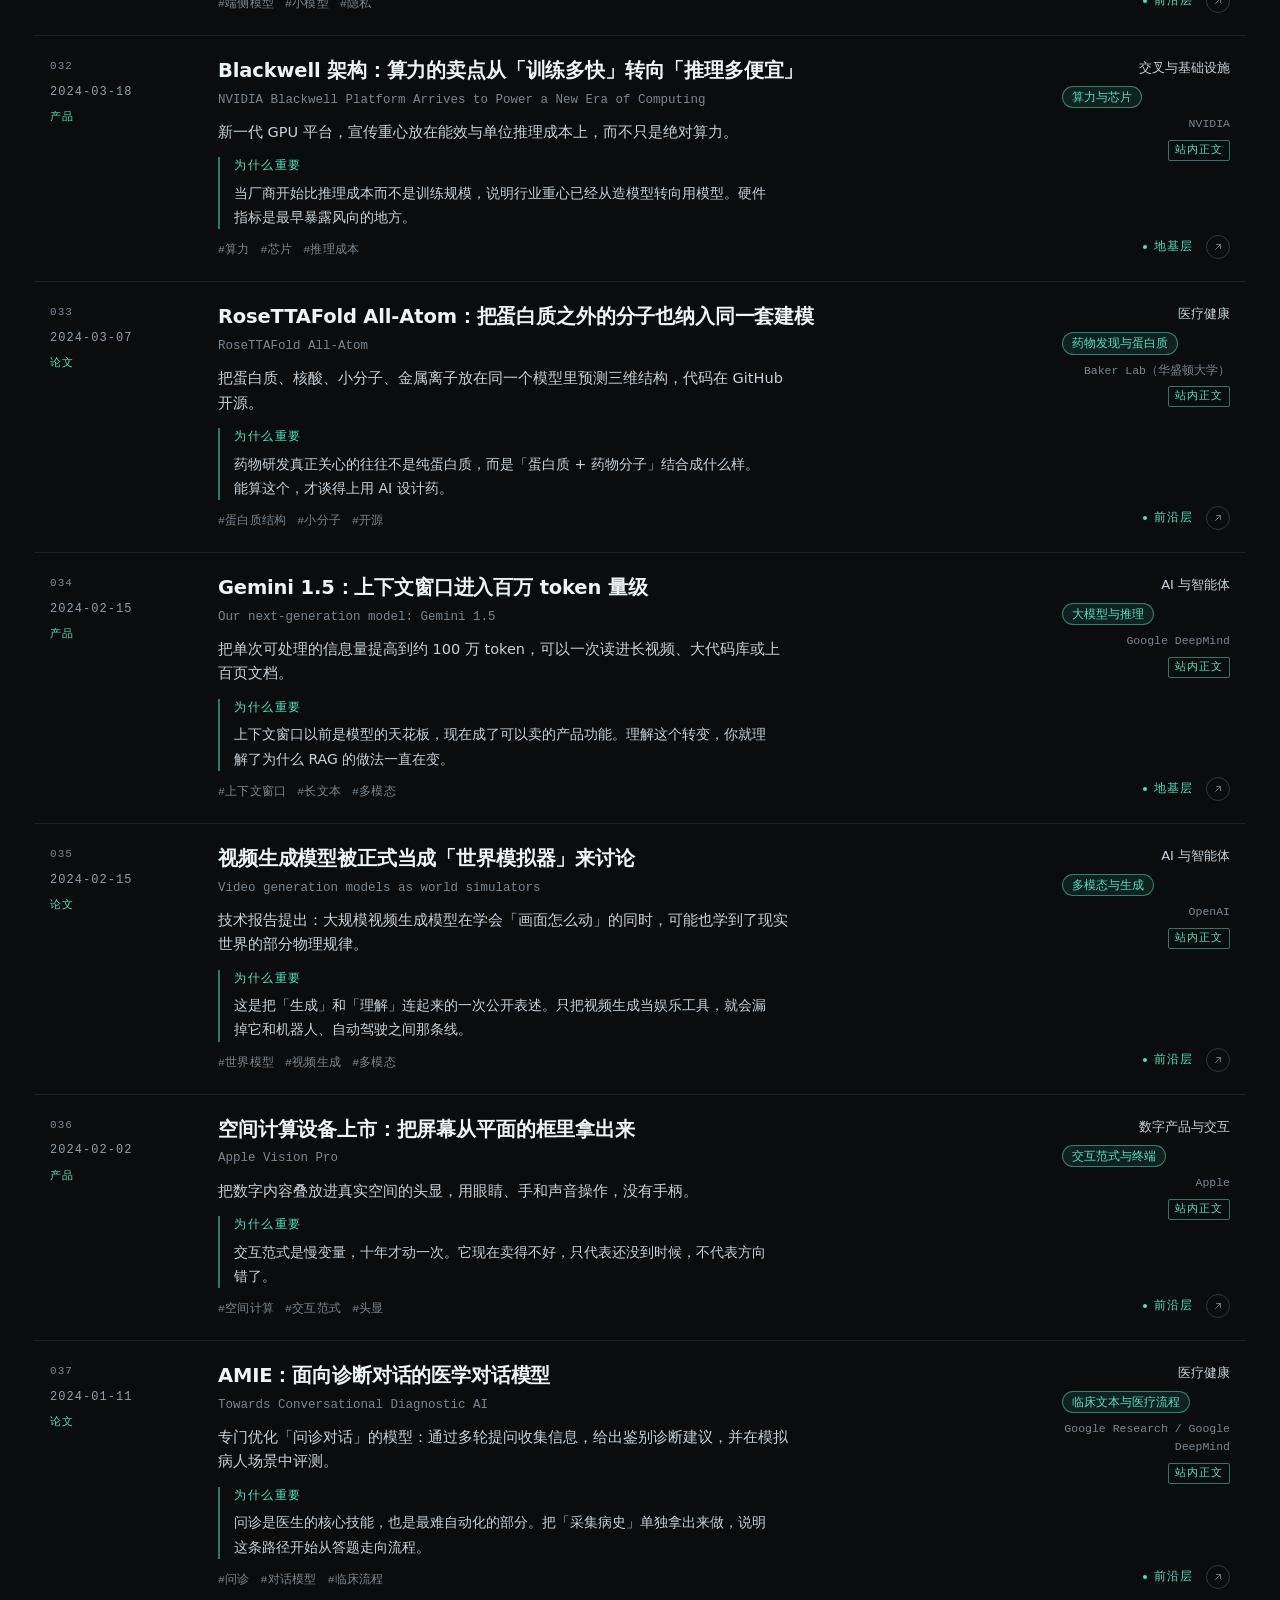
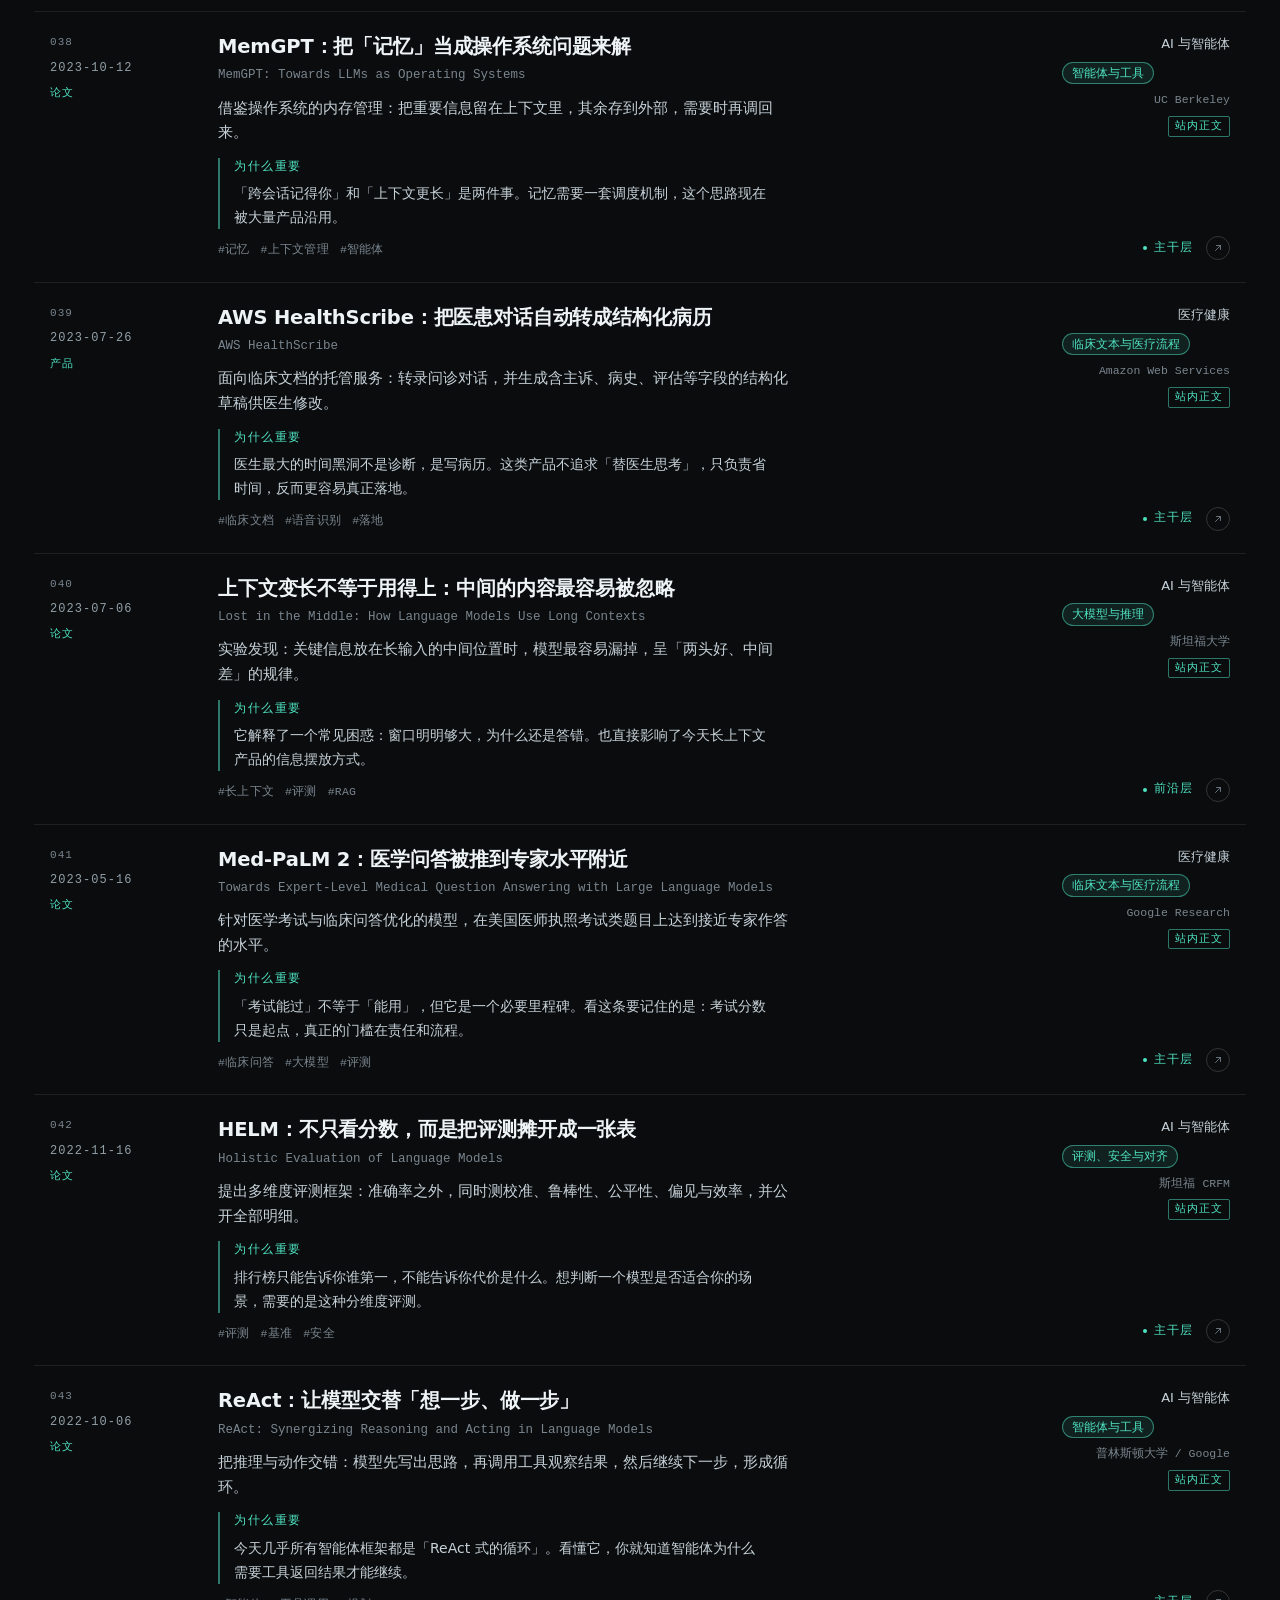
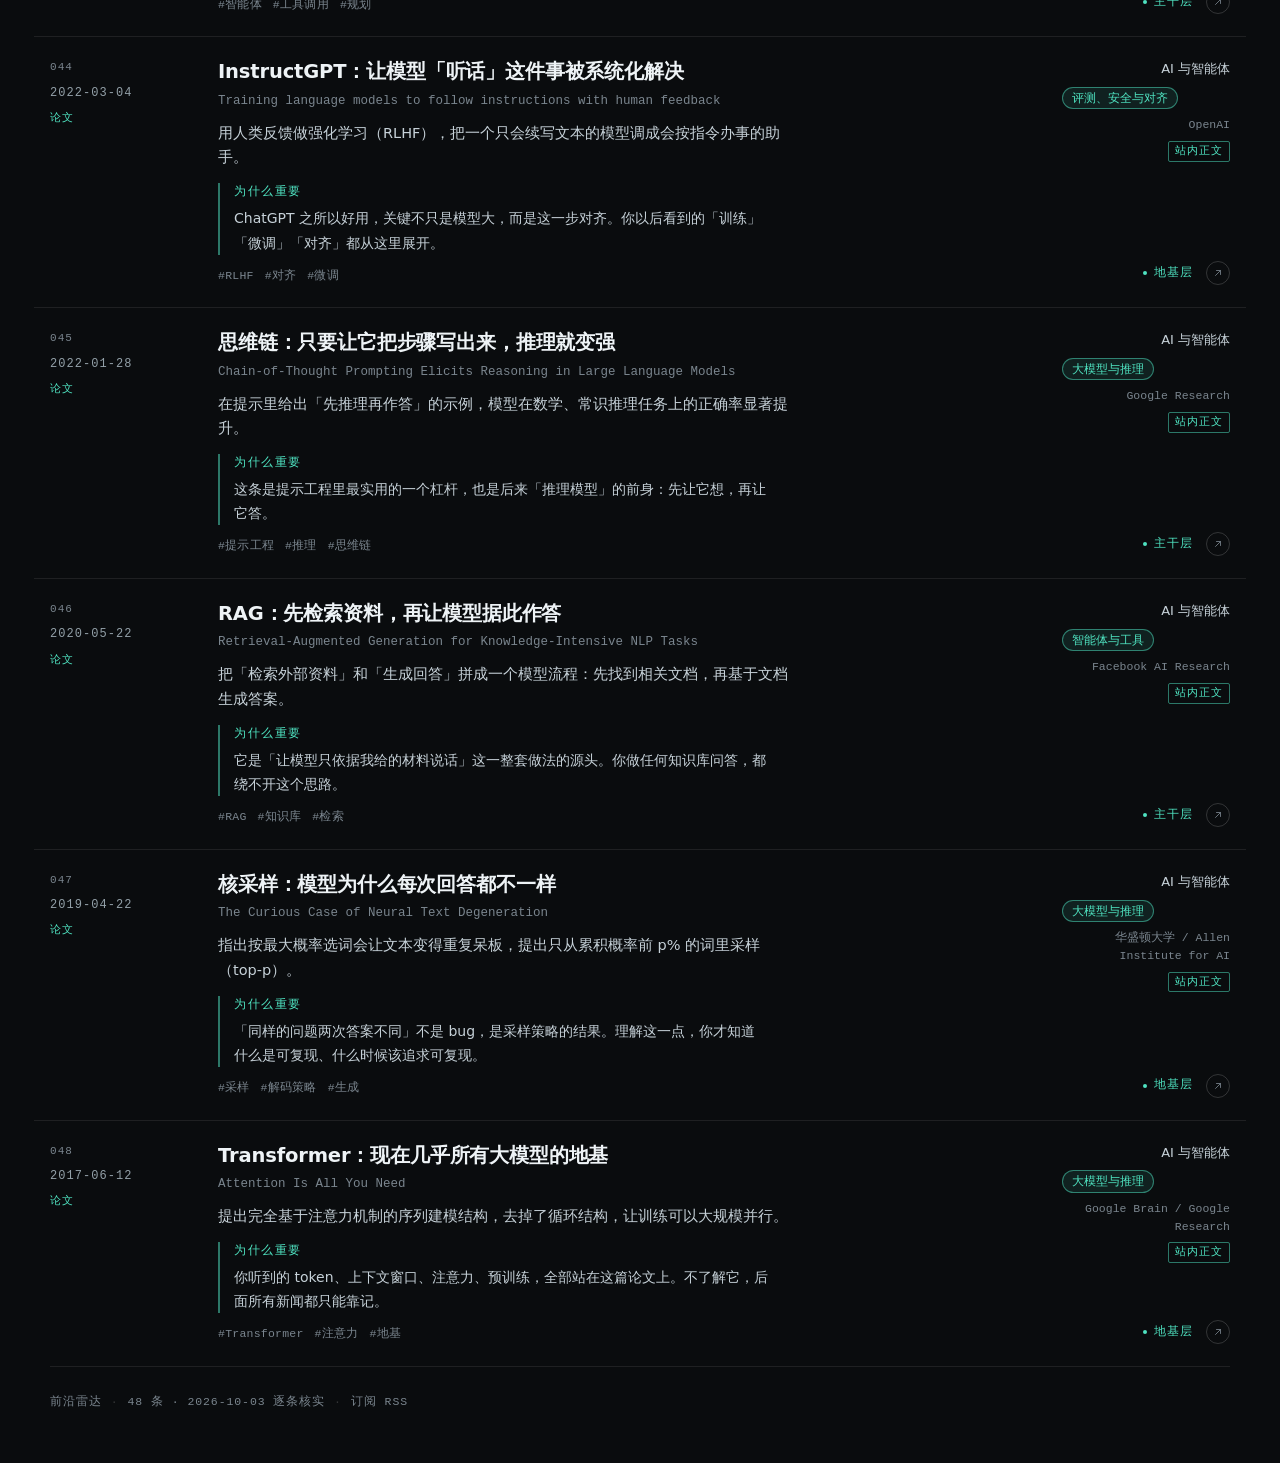
==== commit 90b7fda4: "修复复查发现的四个问题 1. 死链：arXiv 的 Atom 接口返回 http://，而 arXiv 只服务 https，    60 条线索里 28 条（47%）点不开。新增 toHttps() " ====
--- a/index.html
+++ b/index.html
@@ -6,6 +6,7 @@
 <title>前沿雷达</title>
 <meta name="description" content="由我自己策展的前沿科技信息站：每条都讲清它是什么、为什么重要、该挂在哪一层。">
 <link rel="icon" href="favicon.svg" type="image/svg+xml">
+<link rel="alternate" type="application/rss+xml" title="前沿雷达" href="feed.xml">
 <link rel="stylesheet" href="assets/style.css">
 <script>
   (function () {
@@ -51,7 +52,7 @@
     <header class="daily-head">
       <div>
         <h2 class="daily-title-h">过去 24 小时</h2>
-        <p class="daily-sub" data-daily-sub>每天早上 8:00 自动抓取</p>
+    <p class="daily-sub" data-daily-sub>每天早上自动抓取</p>
       </div>
       <a class="daily-more" href="daily.html" data-daily-more>看近 7 天全部 →</a>
     </header>
@@ -100,6 +101,8 @@
   <span>前沿雷达</span>
   <span class="foot-dot" aria-hidden="true">·</span>
   <span><span id="footCount">—</span> 条 · 2026-10-03 逐条核实</span>
+  <span class="foot-dot" aria-hidden="true">·</span>
+  <a href="feed.xml">订阅 RSS</a>
 </footer>
 
 <aside class="panel" id="panel" role="dialog" aria-modal="true" aria-label="内容详情" aria-hidden="true">
